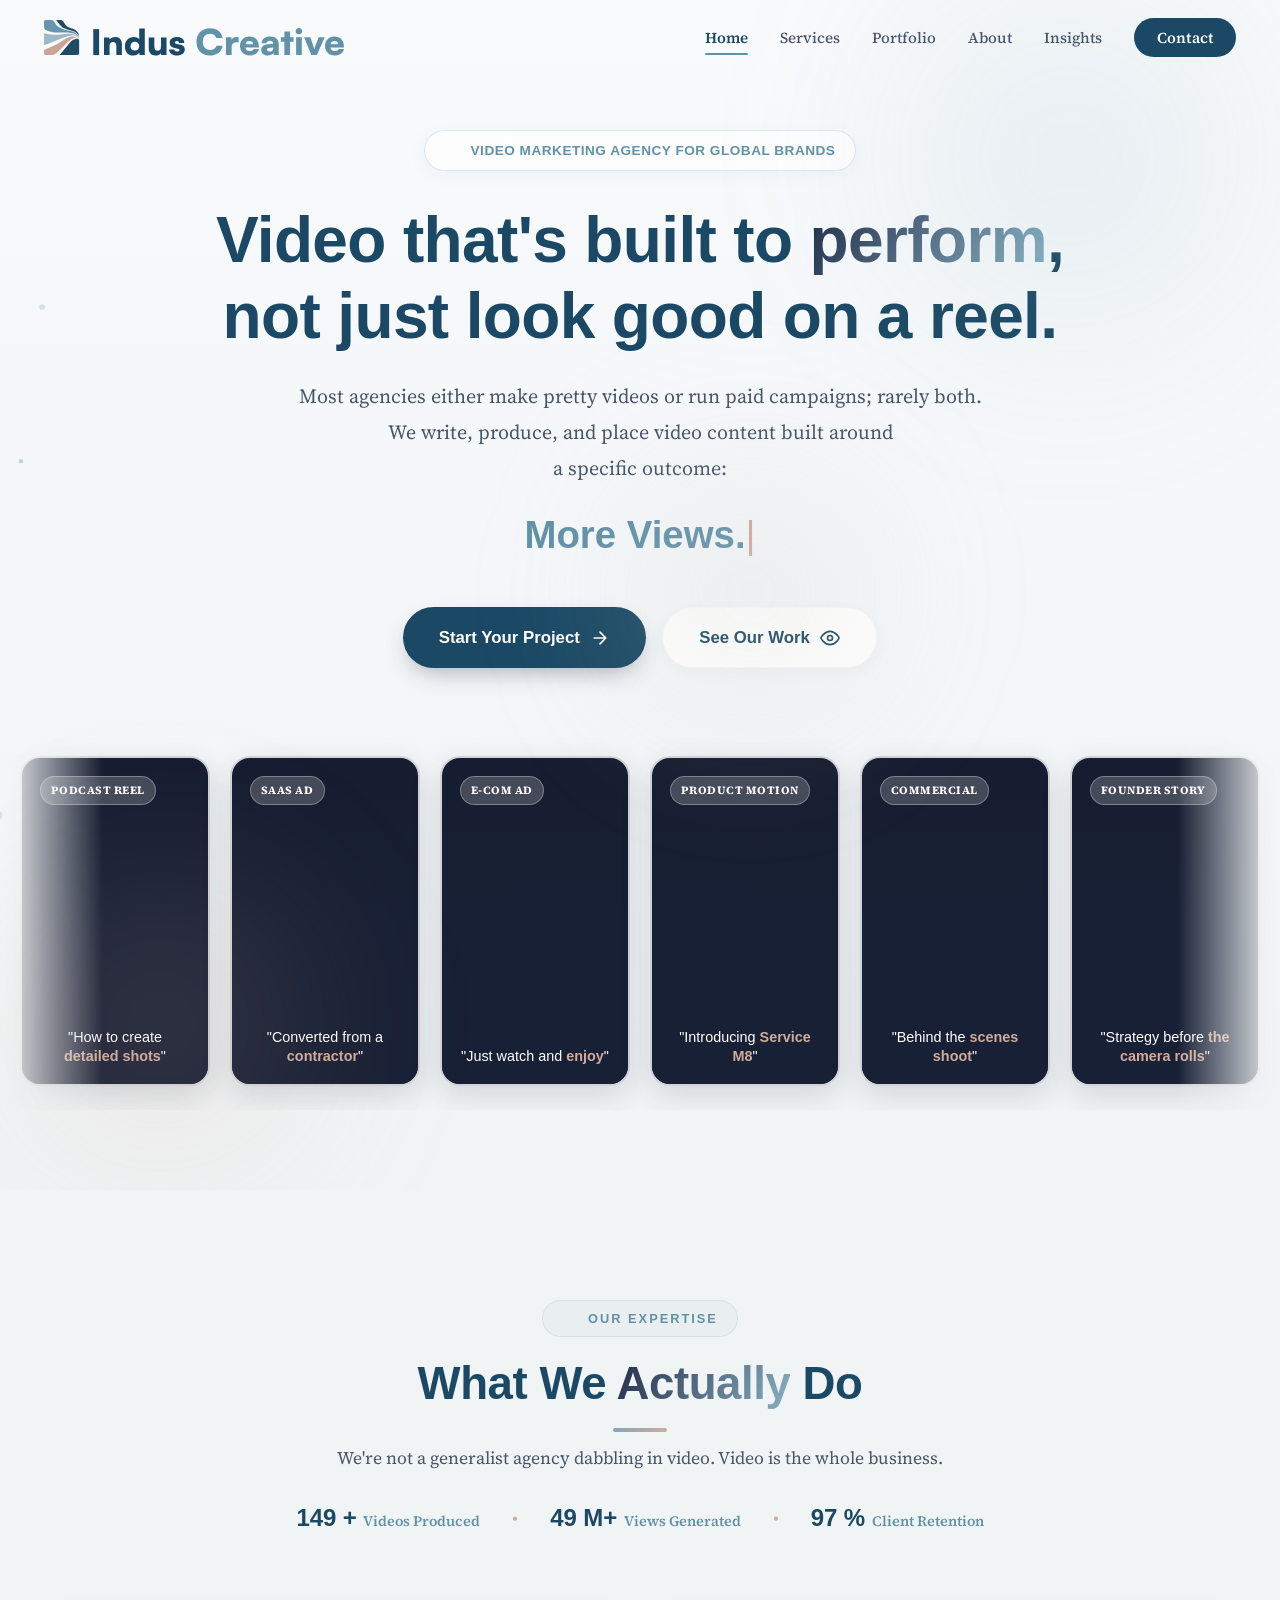
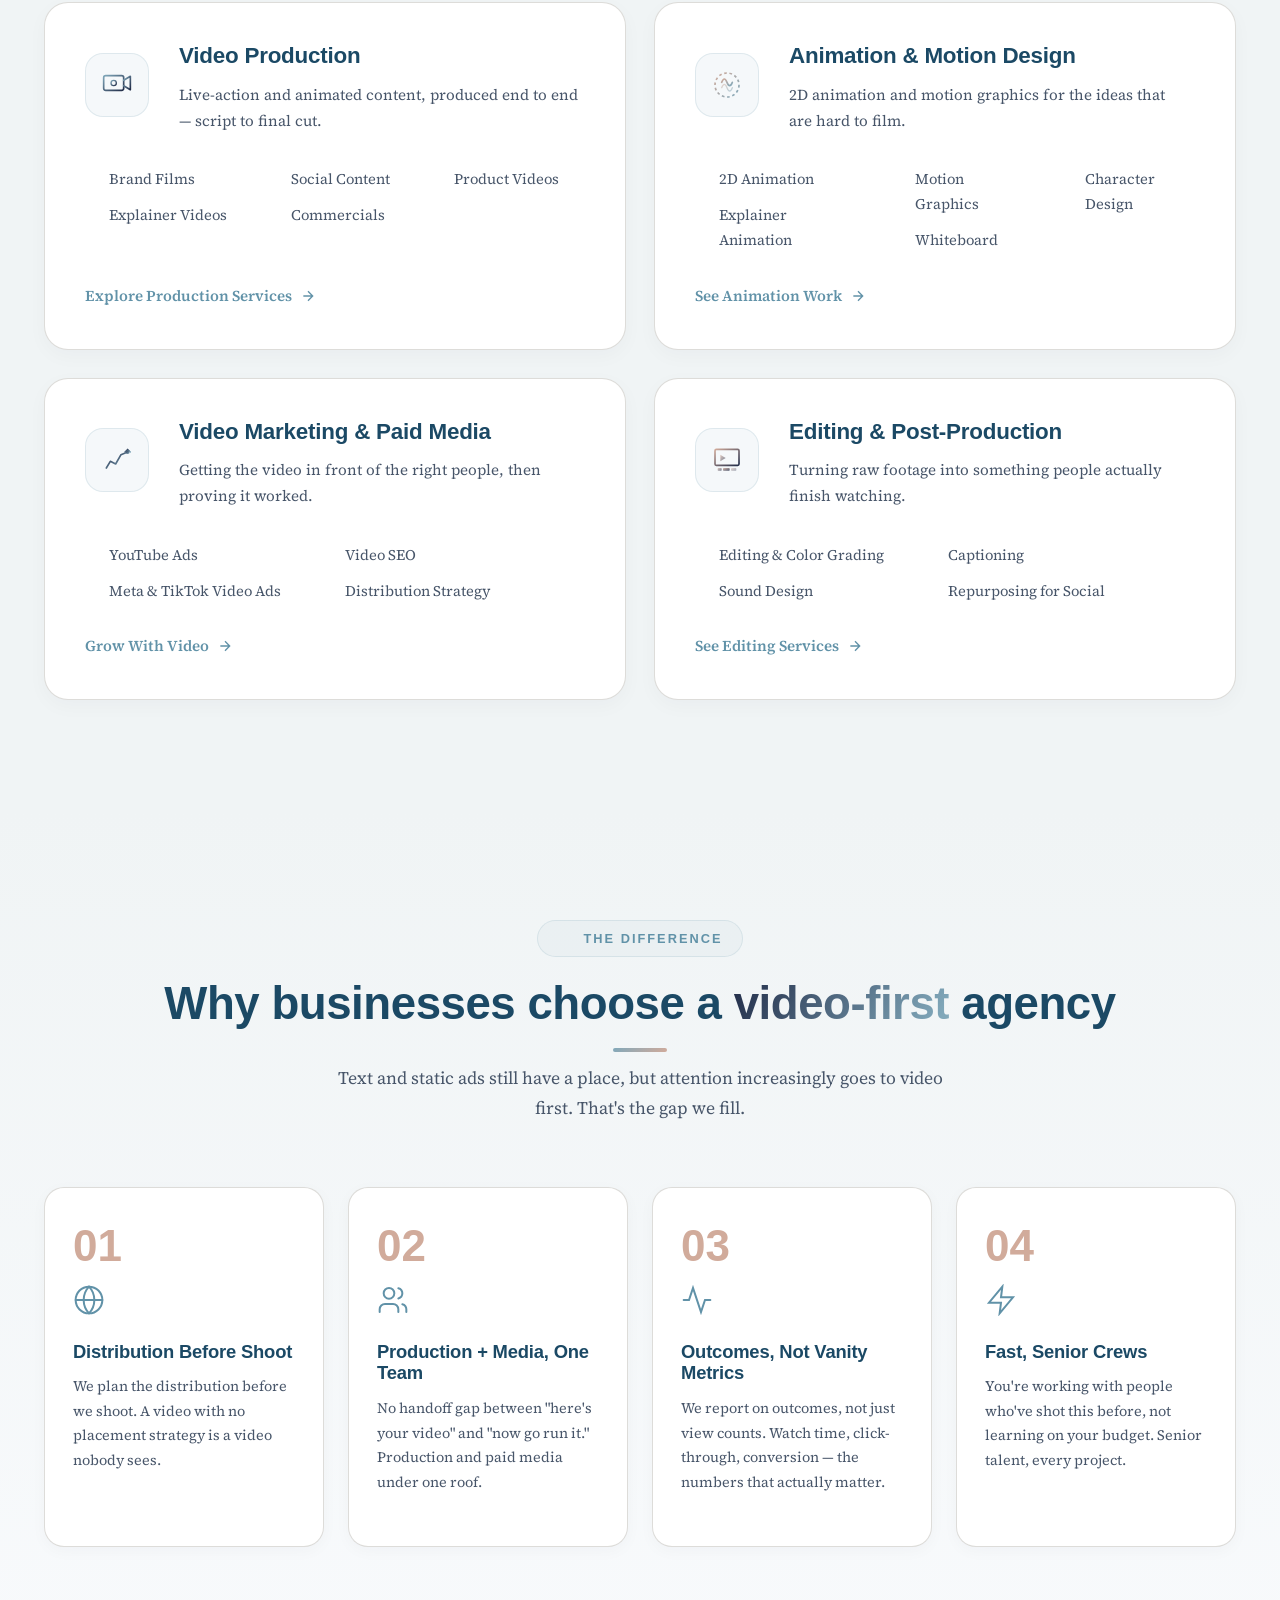
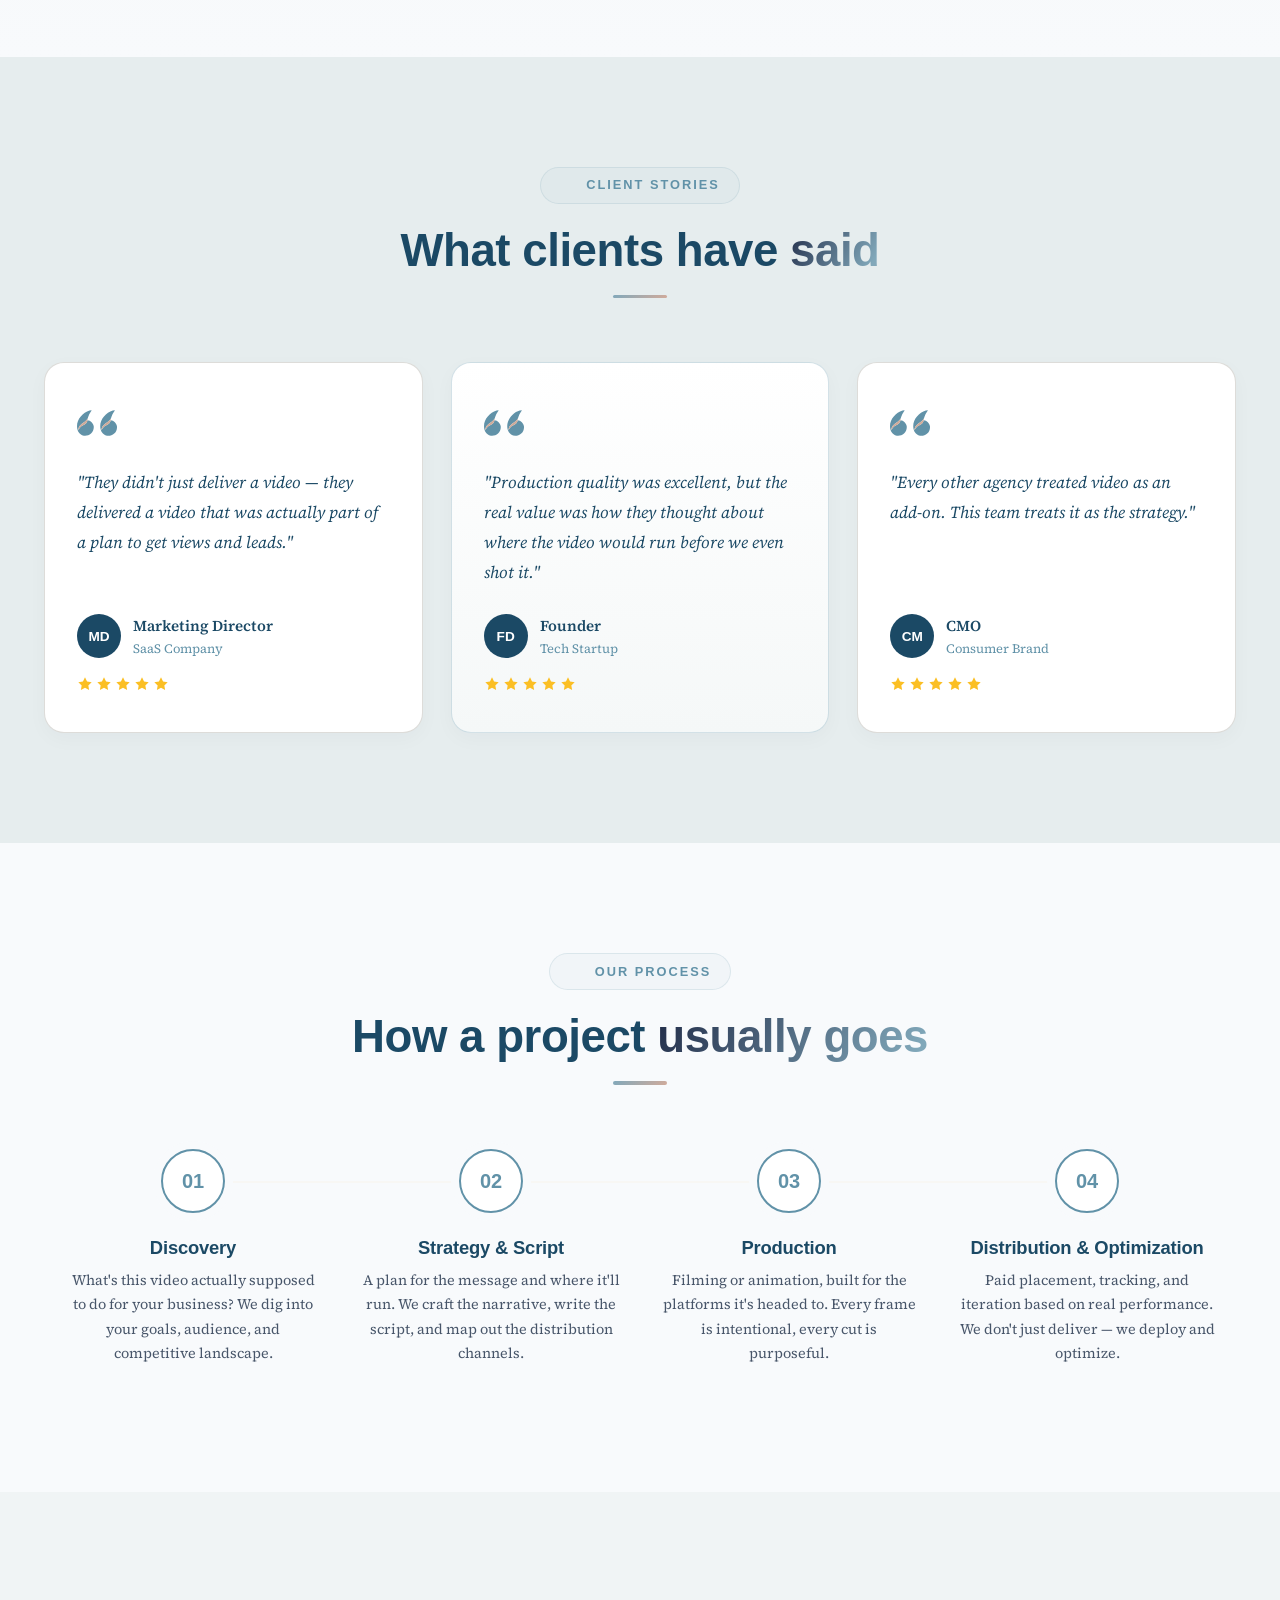
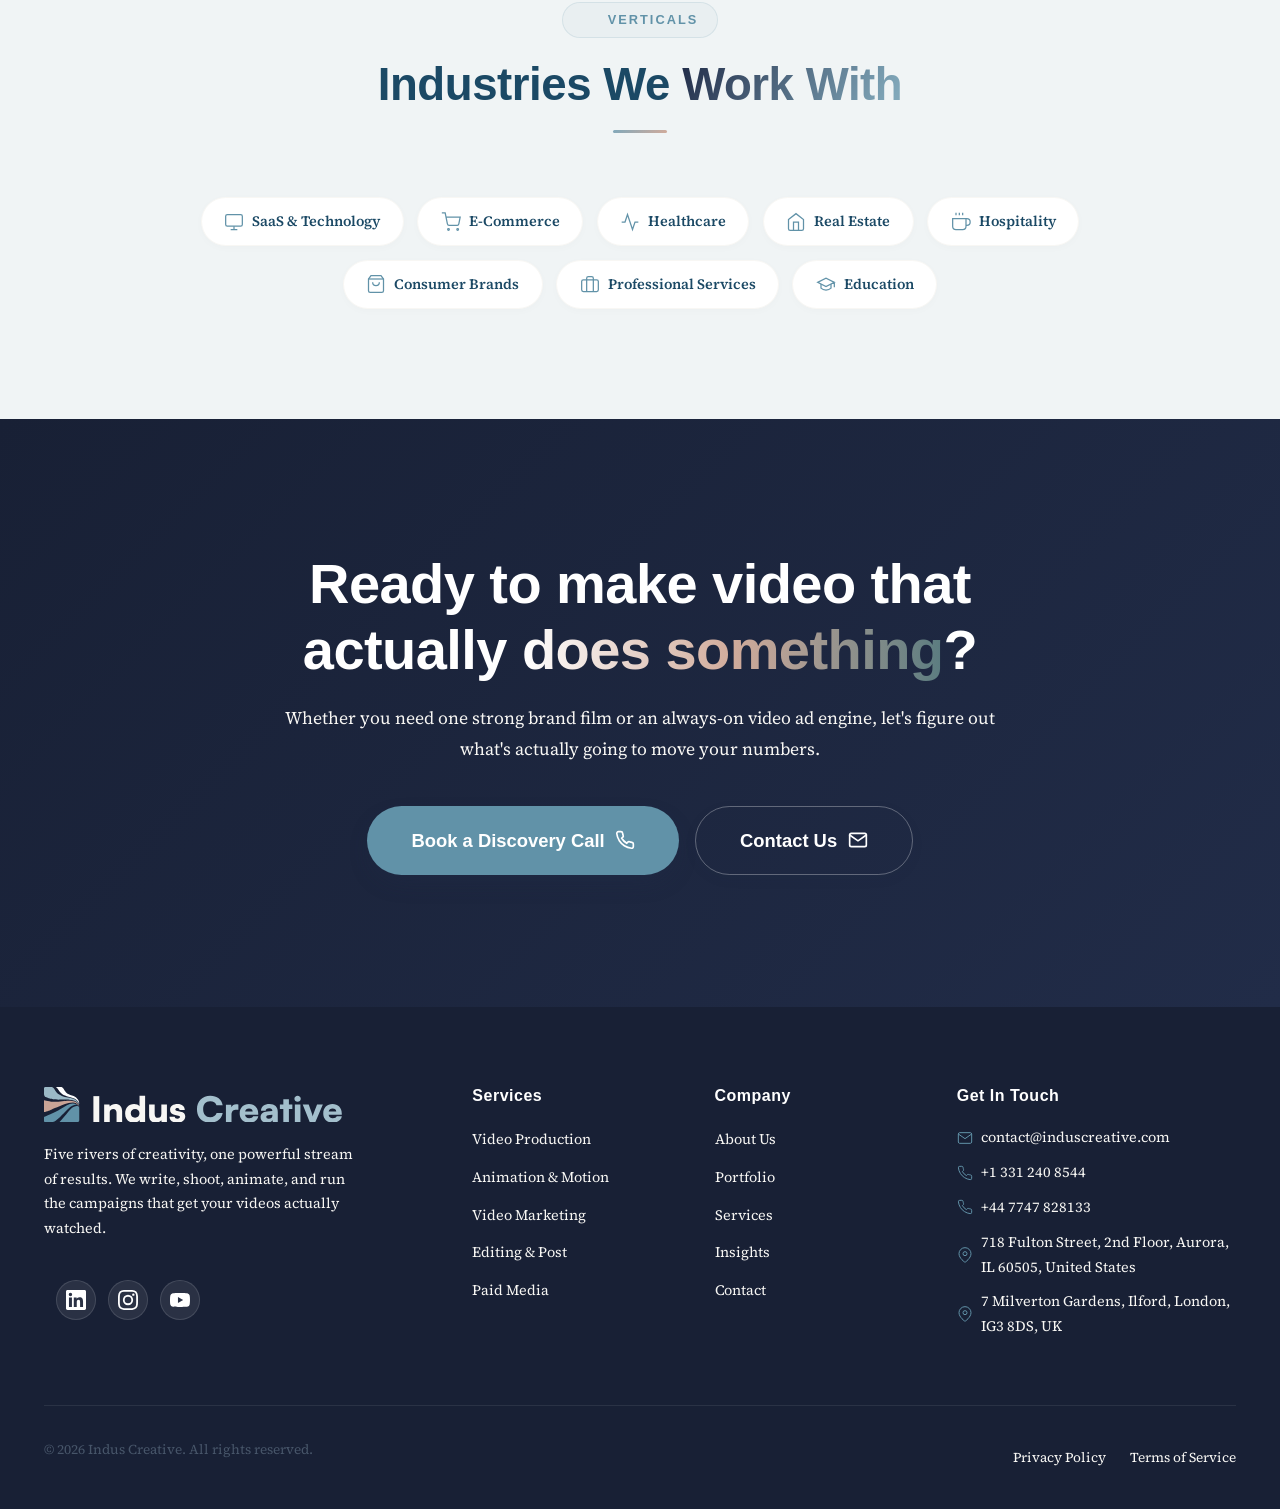
==== index.html @ 810e67e9 "Add service points for Editing & Post-Production" ====
<!DOCTYPE html>
<html lang="en">
<head>
    <meta charset="UTF-8">
    <meta name="viewport" content="width=device-width, initial-scale=1.0">
    <title>Indus Creative | Creative Video Marketing Agency (USA)</title>
    <meta name="description" content="Indus Creative is a USA-based video marketing agency — we write, shoot, animate, and run the campaigns that get your videos actually watched, not just made.">
    <meta name="robots" content="index, follow">
    <meta property="og:title" content="Indus Creative | Creative Video Marketing Agency (USA)">
    <meta property="og:description" content="We write, produce, and place video content that's built around a specific outcome: more views, more leads, more sales.">
    <meta property="og:type" content="website">
    <meta name="twitter:card" content="summary_large_image">
    <link rel="icon" type="image/svg+xml" href="data:image/svg+xml,%3Csvg id='Layer_2' data-name='Layer 2' xmlns='http://www.w3.org/2000/svg' viewBox='0 0 248 248'%3E%3Cg id='Layer_1-2' data-name='Layer 1'%3E%3Cg%3E%3Cpath d='M0,9.13C0,4.09,4.09,0,9.13,0h44.01s3.26,0,5.81,1.12c4.31,1.89,10.58,6.33,16.79,17.61,6.26,11.37,16.33,23.44,24.46,29.77,7.7,6,37.7,21,69.26,25.3,37.83,6.13,46.91,12.01,56.93,20.25,13.7,11.25,19.37,25.92,21.6,37.39,0,0-9.47-20.86-22.38-28.98s-35.02-11.84-48.03-13.11c-13.01-1.27-65.76-.55-65.76-.55,0,0-25.23,1.12-47.36-2.35-6.67-1.05-20.48-3.49-31.46-7.19-10.87-3.66-14.67-5.46-19.96-8.4-1.87-1.04-12.67-6.46-13.04-18.59V9.13Z' fill='%236795ac'/%3E%3Cpath d='M0,93.11s45.81,11.74,74.77,11.48,82.7-7.83,92.87-7.83,32.35-1.04,53.22,7.83c13.77,5.86,26.44,28.03,27.15,30.9,0,0-17.82-28.03-44.82-26.86s-36.39,4.24-55.17,11.41c-18.78,7.17-96.59,39.46-96.59,39.46,0,0-32.66,13.83-51.42,17.22v-83.61Z' fill='%239bb9c6'/%3E%3Cpath d='M0,210.76s81.29-32.35,113.9-54c32.61-21.65,64.96-38.35,85.04-40.7,20.09-2.35,37.6,8.66,49.06,22.16,0,0-14.36-13.62-28.71-12.48-14.35,1.14-33.52,13.79-44.87,24.23-11.35,10.43-60.78,62.35-75.91,74.09-15.13,11.74-23.73,23.93-50.87,23.93H9.34c-5.16,0-9.34-4.18-9.34-9.34v-27.9Z' fill='%23caa496'/%3E%3Cpath d='M107.9,248h125.84c7.87,0,14.26-6.38,14.26-14.26v-81.68s0-5.39-.33-7.39c-.28-1.7-.73-3.46-1.52-4.84-3.1-4.99-8.58-7.05-17.74-6.55-17.22.78-34.7,14.35-46.7,28.17s-36.52,44.87-50.61,60.26c-14.09,15.39-23.22,26.28-23.22,26.28Z' fill='%231f4b65'/%3E%3Cpath d='M82.87,0h38.85s2.69,0,4.73.97c2.9,1.37,6.88,4.49,11.18,11.53,8.61,14.09,14.35,23.74,21.65,29.48,7.3,5.74,20.74,12.78,37.57,18.52,16.83,5.74,26.22,10.57,36.78,21.65,9.36,9.82,14.36,21.27,14.36,37.3,0,0-3.18-9.92-10.91-19.7-2.87-3.64-8.57-9.54-12.43-12.1-8.89-5.9-7.51-5.06-11.91-6.96-4.98-2.15-11.94-4.16-16.28-5.33-4.58-1.23-13.93-3.01-24.39-6.26-8.21-2.55-17.35-5.5-23.74-8.61-7.45-3.63-24.26-10-37.7-27.5C97.2,15.5,94.09,7.94,82.87,0Z' fill='%231f4b65'/%3E%3C/g%3E%3C/g%3E%3C/svg%3E">    <link rel="preconnect" href="https://fonts.googleapis.com">
    <link rel="preconnect" href="https://fonts.googleapis.com">
    <link rel="preconnect" href="https://fonts.gstatic.com" crossorigin>
    <link href="https://fonts.googleapis.com/css2?family=Source+Serif+4:ital,opsz,wght@0,8..60,200..900;1,8..60,200..900&display=swap" rel="stylesheet">    
    <link href="https://api.fontshare.com/v2/css?f[]=satoshi@400,500,700,900&display=swap" rel="stylesheet">
    <link rel="stylesheet" href="style.css">
    <link rel="stylesheet" href="indus-brand.css">
</head>
<body class="ic-brand ic-page-index">

    <!-- ═══════════════════════════════════════════ NAVBAR ═══════════════════════════════════════════ -->
    <nav class="navbar" id="navbar">
        <div class="nav-container">
                    <div class="logo-container">
            <a href="https://induscreative.com" class="nav-logo">
<?xml version="1.0" encoding="UTF-8"?>
<svg id="Layer_2" data-name="Layer 2" xmlns="http://www.w3.org/2000/svg" viewBox="0 0 1254.74 148.85" style= "width: 100%";>
  <g id="Layer_1-2" data-name="Layer 1">
    <g>
      <g>
        <path d="M230.35,146.9h-24.48V38.12h24.48v108.78Z" fill="#1b4965"/>
        <path d="M250.75,146.9v-73.5h21.91l1.51,7.64c4.68-6.32,13.3-10,23.12-10,17.98,0,28.41,11.17,28.41,30.43v45.42h-23.27v-39.98c0-9.26-5.29-15.29-13.3-15.29-9.22,0-15.11,5.88-15.11,14.99v40.28h-23.27Z" fill="#1b4965"/>
        <path d="M338.24,110.59c0-23.37,14.36-39.54,37.32-39.54,9.37,0,18.28,3.67,22.67,9.11v-44.1h23.27v110.84h-21.91l-1.21-9.41c-4.08,6.76-13.45,11.32-24.33,11.32-21.76,0-35.81-14.99-35.81-38.22ZM398.08,109.71c0-11.03-7.56-18.38-18.44-18.38s-17.98,7.5-17.98,18.38,6.95,18.38,17.98,18.38,18.44-7.35,18.44-18.38Z" fill="#1b4965"/>
        <path d="M512.47,73.4v73.5h-21.91l-1.51-8.23c-4.68,6.03-14.05,10.14-23.12,10.14-17.23,0-27.8-11.17-27.8-29.25v-46.16h23.27v37.93c0,12.05,4.23,17.35,13.75,17.35s14.05-5,14.05-17.05v-38.22h23.27Z" fill="#1b4965"/>
        <path d="M545.11,123.67c.3,5.15,4.23,8.23,11.33,8.23s10.58-2.5,10.58-6.32c0-2.21-1.21-4.56-6.8-5.73l-13.9-2.94c-13.9-2.94-20.7-8.82-20.7-21.76,0-15.29,13.45-24.11,31.58-24.11s29.77,10,29.77,24.84h-22.06c0-5-3.17-8.38-8.76-8.38-5.29,0-8.61,2.65-8.61,6.62,0,3.38,2.87,5.29,8.16,6.47l14.05,2.94c12.39,2.65,19.19,8.23,19.19,19.99,0,15.73-13.75,25.28-33.39,25.28s-32.49-10.29-32.49-25.14h22.06Z" fill="#1b4965"/>
        <path d="M637.86,91.51c0-34.67,22.68-57.49,56.78-57.49,28.54,0,49.07,15.91,52.62,40.83h-26.38c-3.39-11.11-13.12-17.41-26.85-17.41-18.52,0-29.78,12.76-29.78,33.92s11.42,33.92,29.78,33.92c14.04,0,24.38-6.75,27.46-17.71h25.92c-4.01,24.77-25.3,41.13-53.85,41.13-34.25,0-55.7-22.06-55.7-57.19Z" fill="#6192a8"/>
        <path d="M814.22,93.61h-7.56c-13.58,0-21.76,5.85-21.76,20.71v32.57h-23.76v-74.9h22.37l1.23,11.11c3.24-7.35,10.03-12.31,20.37-12.31,2.78,0,5.86.3,9.1,1.05v21.76Z" fill="#6192a8"/>
        <path d="M819.77,109.22c0-23.42,16.2-39.78,39.5-39.78s39.35,15.46,39.35,39.93v5.85l-56.01.3c1.39,9.91,7.1,14.56,17.59,14.56,8.95,0,15.28-3.15,16.97-8.56h21.76c-2.78,16.66-18.05,27.32-39.19,27.32-23.3,0-39.96-16.51-39.96-39.63ZM842.92,101.27h32.09c0-7.96-6.02-13.06-15.58-13.06s-14.66,4.05-16.51,13.06Z" fill="#6192a8"/>
        <path d="M908.65,124.83c0-13.81,10.03-22.37,28.54-23.72l21.6-1.65v-1.2c0-7.35-4.63-11.26-13.12-11.26-10.03,0-15.43,3.75-15.43,10.51h-19.75c0-16.96,14.35-28.07,36.41-28.07s35.03,12.16,35.03,33.62v43.83h-20.98l-1.54-9.91c-2.47,6.9-12.65,11.86-24.22,11.86-16.36,0-26.54-9.31-26.54-24.02ZM958.95,118.83v-4.05l-12.04,1.05c-10.34.9-14.04,3.15-14.04,7.96,0,5.4,3.39,7.96,10.65,7.96,9.1,0,15.43-4.35,15.43-12.91Z" fill="#6192a8"/>
        <path d="M1005.55,146.9v-55.84h-14.66v-19.21h14.66v-23.27h23.76v23.27h14.66v19.21h-14.66v55.84h-23.76Z" fill="#6192a8"/>
        <path d="M1052.76,46.93c0-7.36,6.02-13.06,13.58-13.06s13.42,5.7,13.42,13.06-6.02,13.21-13.42,13.21-13.58-5.85-13.58-13.21ZM1054.62,71.85h23.76v75.05h-23.76v-75.05Z" fill="#6192a8"/>
        <path d="M1088.1,71.85h25.61l9.41,26.27c3.86,10.96,6.94,20.41,7.56,23.87.93-4.35,4.32-14.11,8.18-23.87l10.34-26.27h24.69l-32.25,75.05h-23.45l-30.09-75.05Z" fill="#6192a8"/>
        <path d="M1175.58,109.22c0-23.42,16.2-39.78,39.5-39.78s39.35,15.46,39.35,39.93v5.85l-56.01.3c1.39,9.91,7.1,14.56,17.59,14.56,8.95,0,15.28-3.15,16.97-8.56h21.76c-2.78,16.66-18.05,27.32-39.19,27.32-23.3,0-39.96-16.51-39.96-39.63ZM1198.73,101.27h32.09c0-7.96-6.02-13.06-15.58-13.06s-14.66,4.05-16.51,13.06Z" fill="#6192a8"/>
      </g>
      <g>
        <path d="M0,5.41C0,2.42,2.42,0,5.41,0h26.07s1.93,0,3.44.66c2.55,1.12,6.27,3.75,9.94,10.43,3.71,6.74,9.67,13.88,14.49,17.63,4.56,3.55,22.33,12.44,41.02,14.99,22.41,3.63,27.78,7.12,33.72,11.99,8.11,6.66,11.47,15.36,12.8,22.15,0,0-5.61-12.35-13.26-17.16-7.65-4.81-20.74-7.01-28.45-7.76s-38.95-.33-38.95-.33c0,0-14.95.66-28.05-1.39-3.95-.62-12.13-2.07-18.64-4.26-6.44-2.17-8.69-3.23-11.82-4.98-1.11-.62-7.51-3.82-7.72-11.01V5.41Z" fill="#6795ac"/>
        <path d="M0,55.15s27.13,6.95,44.29,6.8c17.15-.15,48.98-4.64,55.01-4.64s19.16-.62,31.52,4.64c8.16,3.47,15.66,16.6,16.08,18.3,0,0-10.56-16.6-26.55-15.91-15.99.7-21.56,2.51-32.68,6.76-11.13,4.25-57.21,23.37-57.21,23.37,0,0-19.35,8.19-30.46,10.2v-49.52Z" fill="#9bb9c6"/>
        <path d="M0,124.84s48.15-19.16,67.46-31.99c19.31-12.83,38.48-22.71,50.37-24.1,11.9-1.39,22.27,5.13,29.06,13.13,0,0-8.51-8.07-17.01-7.39-8.5.68-19.86,8.17-26.58,14.35-6.72,6.18-36,36.93-44.97,43.88-8.96,6.95-14.05,14.18-30.13,14.18H5.53c-3.06,0-5.53-2.48-5.53-5.53v-16.53Z" fill="#caa496"/>
        <path d="M63.91,146.9h74.54c4.66,0,8.45-3.78,8.45-8.45v-48.38s0-3.19-.19-4.37c-.16-1.01-.44-2.05-.9-2.87-1.83-2.96-5.08-4.18-10.51-3.88-10.2.46-20.55,8.5-27.66,16.69-7.11,8.19-21.63,26.58-29.98,35.69-8.34,9.12-13.75,15.57-13.75,15.57Z" fill="#1f4b65"/>
        <path d="M49.09,0h23.01s1.59,0,2.8.57c1.72.81,4.08,2.66,6.63,6.83,5.1,8.34,8.5,14.06,12.83,17.46,4.33,3.4,12.28,7.57,22.25,10.97,9.97,3.4,15.53,6.26,21.79,12.83,5.54,5.82,8.51,12.6,8.51,22.1,0,0-1.88-5.88-6.46-11.67-1.7-2.15-5.08-5.65-7.37-7.17-5.27-3.49-4.45-3-7.06-4.12-2.95-1.27-7.07-2.47-9.64-3.16-2.72-.73-8.25-1.78-14.45-3.71-4.86-1.51-10.28-3.26-14.06-5.1-4.41-2.15-14.37-5.92-22.33-16.29-7.96-10.37-9.8-14.84-16.45-19.55Z" fill="#1f4b65"/>
      </g>
    </g>
  </g>
</svg>
</div>
            <ul class="nav-links" id="nav-links">
                <li><a href="./" class="nav-link active">Home</a></li>
                <li><a href="./Services" class="nav-link">Services</a></li>
                <li><a href="./Portfolio" class="nav-link">Portfolio</a></li>
                <li><a href="./AboutIndus" class="nav-link">About</a></li>
                <li><a href="./insights" class="nav-link">Insights</a></li>
                <li><a href="./Contact" class="nav-link nav-link-cta">Contact</a></li>
            </ul>
            <button class="hamburger" id="hamburger" aria-label="Toggle navigation menu">
                <span></span>
                <span></span>
                <span></span>
            </button>
        </div>
    </nav>

    <!-- ═══════════════════════════════════════════ HERO ═══════════════════════════════════════════ -->
    <section class="hero" id="hero">
        <canvas id="hero-canvas"></canvas>
        <div class="hero-orb hero-orb-1"></div>
        <div class="hero-orb hero-orb-2"></div>
        <div class="hero-orb hero-orb-3"></div>
        <div class="hero-content">
            <div class="hero-badge animate-on-scroll fade-in-up">
                <span class="badge-dot"></span>
                VIDEO MARKETING AGENCY FOR GLOBAL BRANDS
            </div>
            <h1 class="hero-title animate-on-scroll fade-in-up">
                Video that's built to <span class="gradient-text">perform</span>,
                not just look good on a reel.
            </h1>
            <p class="hero-subtitle animate-on-scroll fade-in-up">
                Most agencies either make pretty videos or run paid campaigns; rarely both.<br>We write, produce, and place video content built around<br> a specific outcome:
            </p>
            <div class="hero-typing animate-on-scroll fade-in-up">
                <span class="typing-text" id="typing-text"></span><span class="typing-cursor">|</span>
            </div>
            <div class="hero-ctas animate-on-scroll fade-in-up">
                <a href="./Contact" class="btn btn-primary" id="cta-start-project">
                    <span>Start Your Project</span>
                    <svg width="20" height="20" viewBox="0 0 24 24" fill="none" stroke="currentColor" stroke-width="2" stroke-linecap="round" stroke-linejoin="round"><path d="M5 12h14M12 5l7 7-7 7"/></svg>
                </a>
                <a href="./Portfolio" class="btn btn-secondary" id="cta-see-work">
                    <span>See Our Work</span>
                    <svg width="20" height="20" viewBox="0 0 24 24" fill="none" stroke="currentColor" stroke-width="2" stroke-linecap="round" stroke-linejoin="round"><path d="M1 12s4-8 11-8 11 8 11 8-4 8-11 8-11-8-11-8z"/><circle cx="12" cy="12" r="3"/></svg>
                </a>
            </div>
            <div class="hero-reels-container animate-on-scroll fade-in-up">
                <div class="hero-reels-marquee">
                    <div class="reels-track">
                        <!-- Group 1 of Reels -->
                        <div class="reel-card">
                            <video src="https://qfsv6teep8cemfyl.public.blob.vercel-storage.com/Video%2014.mp4" autoplay loop muted playsinline></video>
                            <div class="reel-overlay">
                                <span class="reel-badge">Podcast Reel</span>
                                <p class="reel-caption">"How to create <strong>detailed shots</strong>"</p>
                            </div>
                        </div>
                        <div class="reel-card">
                            <video src="https://qfsv6teep8cemfyl.public.blob.vercel-storage.com/Video%2013.mp4" autoplay loop muted playsinline></video>
                            <div class="reel-overlay">
                                <span class="reel-badge">SaaS Ad</span>
                                <p class="reel-caption">"Converted from a <strong>contractor</strong>"</p>
                            </div>
                        </div>
                        <div class="reel-card">
                            <video src="https://qfsv6teep8cemfyl.public.blob.vercel-storage.com/Video%2012.mp4" autoplay loop muted playsinline></video>
                            <div class="reel-overlay">
                                <span class="reel-badge">E-Com Ad</span>
                                <p class="reel-caption">"Just watch and <strong>enjoy</strong>"</p>
                            </div>
                        </div>
                        <div class="reel-card">
                            <video src="https://qfsv6teep8cemfyl.public.blob.vercel-storage.com/Video%209.mp4" autoplay loop muted playsinline></video>
                            <div class="reel-overlay">
                                <span class="reel-badge">Product Motion</span>
                                <p class="reel-caption">"Introducing <strong>Service M8</strong>"</p>
                            </div>
                        </div>
                        <div class="reel-card">
                            <video src="https://qfsv6teep8cemfyl.public.blob.vercel-storage.com/Video%2010.mp4" autoplay loop muted playsinline></video>
                            <div class="reel-overlay">
                                <span class="reel-badge">Commercial</span>
                                <p class="reel-caption">"Behind the <strong>scenes shoot</strong>"</p>
                            </div>
                        </div>
                        <div class="reel-card">
                            <video src="https://qfsv6teep8cemfyl.public.blob.vercel-storage.com/Video%201.mp4" autoplay loop muted playsinline></video>
                            <div class="reel-overlay">
                                <span class="reel-badge">Founder Story</span>
                                <p class="reel-caption">"Strategy before <strong>the camera rolls</strong>"</p>
                            </div>
                        </div>
                        <div class="reel-card">
                            <video src="https://qfsv6teep8cemfyl.public.blob.vercel-storage.com/Video%202.mp4" autoplay loop muted playsinline></video>
                            <div class="reel-overlay">
                                <span class="reel-badge">TikTok Ad</span>
                                <p class="reel-caption">"Scale your <strong>video reach</strong>"</p>
                            </div>
                        </div>
                        <div class="reel-card">
                            <video src="https://qfsv6teep8cemfyl.public.blob.vercel-storage.com/Video%203.mp4" autoplay loop muted playsinline></video>
                            <div class="reel-overlay">
                                <span class="reel-badge">Podcast Reel</span>
                                <p class="reel-caption">"How to create <strong>detailed shots</strong>"</p>
                            </div>
                        </div>
                        <div class="reel-card">
                            <video src="https://qfsv6teep8cemfyl.public.blob.vercel-storage.com/Video%204.mp4" autoplay loop muted playsinline></video>
                            <div class="reel-overlay">
                                <span class="reel-badge">Brand Story</span>
                                <p class="reel-caption">"Started <strong>15 years ago</strong>"</p>
                            </div>
                        </div>
                        <div class="reel-card">
                            <video src="https://qfsv6teep8cemfyl.public.blob.vercel-storage.com/Video%205.mp4" autoplay loop muted playsinline></video>
                            <div class="reel-overlay">
                                <span class="reel-badge">SaaS Ad</span>
                                <p class="reel-caption">"Converted from a <strong>contractor</strong>"</p>
                            </div>
                        </div>
                        <div class="reel-card">
                            <video src="https://qfsv6teep8cemfyl.public.blob.vercel-storage.com/Video%206.mp4" autoplay loop muted playsinline></video>
                            <div class="reel-overlay">
                                <span class="reel-badge">E-Com Ad</span>
                                <p class="reel-caption">"Just watch and <strong>enjoy</strong>"</p>
                            </div>
                        </div>
                        <div class="reel-card">
                            <video src="https://qfsv6teep8cemfyl.public.blob.vercel-storage.com/Video%2015.mp4" autoplay loop muted playsinline></video>
                            <div class="reel-overlay">
                                <span class="reel-badge">Product Motion</span>
                                <p class="reel-caption">"Introducing <strong>Service M8</strong>"</p>
                            </div>
                        </div>
                        <div class="reel-card">
                            <video src="https://qfsv6teep8cemfyl.public.blob.vercel-storage.com/Video%208.mp4" autoplay loop muted playsinline></video>
                            <div class="reel-overlay">
                                <span class="reel-badge">Commercial</span>
                                <p class="reel-caption">"Behind the <strong>scenes shoot</strong>"</p>
                            </div>
                        </div>
                        <div class="reel-card">
                            <video src="https://qfsv6teep8cemfyl.public.blob.vercel-storage.com/Video%209.mp4" autoplay loop muted playsinline></video>
                            <div class="reel-overlay">
                                <span class="reel-badge">Founder Story</span>
                                <p class="reel-caption">"Strategy before <strong>the camera rolls</strong>"</p>
                            </div>
                        </div>
                        <!-- Duplicate Group for Seamless 100% Infinite Loop -->
                        <div class="reel-card">
                            <video src="https://qfsv6teep8cemfyl.public.blob.vercel-storage.com/Video%2014.mp4" autoplay loop muted playsinline></video>
                            <div class="reel-overlay">
                                <span class="reel-badge">Podcast Reel</span>
                                <p class="reel-caption">"How to create <strong>detailed shots</strong>"</p>
                            </div>
                        </div>
                        <div class="reel-card">
                            <video src="https://qfsv6teep8cemfyl.public.blob.vercel-storage.com/Video%2013.mp4" autoplay loop muted playsinline></video>
                            <div class="reel-overlay">
                                <span class="reel-badge">SaaS Ad</span>
                                <p class="reel-caption">"Converted from a <strong>contractor</strong>"</p>
                            </div>
                        </div>
                        <div class="reel-card">
                            <video src="https://qfsv6teep8cemfyl.public.blob.vercel-storage.com/Video%2012.mp4" autoplay loop muted playsinline></video>
                            <div class="reel-overlay">
                                <span class="reel-badge">E-Com Ad</span>
                                <p class="reel-caption">"Just watch and <strong>enjoy</strong>"</p>
                            </div>
                        </div>
                        <div class="reel-card">
                            <video src="https://qfsv6teep8cemfyl.public.blob.vercel-storage.com/Video%2016.mp4" autoplay loop muted playsinline></video>
                            <div class="reel-overlay">
                                <span class="reel-badge">Product Motion</span>
                                <p class="reel-caption">"Introducing <strong>Service M8</strong>"</p>
                            </div>
                        </div>
                        <div class="reel-card">
                            <video src="https://qfsv6teep8cemfyl.public.blob.vercel-storage.com/Video%2010.mp4" autoplay loop muted playsinline></video>
                            <div class="reel-overlay">
                                <span class="reel-badge">Commercial</span>
                                <p class="reel-caption">"Behind the <strong>scenes shoot</strong>"</p>
                            </div>
                        </div>
                        <div class="reel-card">
                            <video src="https://qfsv6teep8cemfyl.public.blob.vercel-storage.com/Video%201.mp4" autoplay loop muted playsinline></video>
                            <div class="reel-overlay">
                                <span class="reel-badge">Founder Story</span>
                                <p class="reel-caption">"Strategy before <strong>the camera rolls</strong>"</p>
                            </div>
                        </div>
                        <div class="reel-card">
                            <video src="https://qfsv6teep8cemfyl.public.blob.vercel-storage.com/Video%202.mp4" autoplay loop muted playsinline></video>
                            <div class="reel-overlay">
                                <span class="reel-badge">TikTok Ad</span>
                                <p class="reel-caption">"Scale your <strong>video reach</strong>"</p>
                            </div>
                        </div>
                        <div class="reel-card">
                            <video src="https://qfsv6teep8cemfyl.public.blob.vercel-storage.com/Video%203.mp4" autoplay loop muted playsinline></video>
                            <div class="reel-overlay">
                                <span class="reel-badge">Podcast Reel</span>
                                <p class="reel-caption">"How to create <strong>detailed shots</strong>"</p>
                            </div>
                        </div>
                        <div class="reel-card">
                            <video src="https://qfsv6teep8cemfyl.public.blob.vercel-storage.com/Video%204.mp4" autoplay loop muted playsinline></video>
                            <div class="reel-overlay">
                                <span class="reel-badge">Brand Story</span>
                                <p class="reel-caption">"Started <strong>15 years ago</strong>"</p>
                            </div>
                        </div>
                        <div class="reel-card">
                            <video src="https://qfsv6teep8cemfyl.public.blob.vercel-storage.com/Video%205.mp4" autoplay loop muted playsinline></video>
                            <div class="reel-overlay">
                                <span class="reel-badge">SaaS Ad</span>
                                <p class="reel-caption">"Converted from a <strong>contractor</strong>"</p>
                            </div>
                        </div>
                        <div class="reel-card">
                            <video src="https://qfsv6teep8cemfyl.public.blob.vercel-storage.com/Video%206.mp4" autoplay loop muted playsinline></video>
                            <div class="reel-overlay">
                                <span class="reel-badge">E-Com Ad</span>
                                <p class="reel-caption">"Just watch and <strong>enjoy</strong>"</p>
                            </div>
                        </div>
                        <div class="reel-card">
                            <video src="https://qfsv6teep8cemfyl.public.blob.vercel-storage.com/Video%2016.mp4" autoplay loop muted playsinline></video>
                            <div class="reel-overlay">
                                <span class="reel-badge">Product Motion</span>
                                <p class="reel-caption">"Introducing <strong>Service M8</strong>"</p>
                            </div>
                        </div>
                        <div class="reel-card">
                            <video src="https://qfsv6teep8cemfyl.public.blob.vercel-storage.com/Video%208.mp4" autoplay loop muted playsinline></video>
                            <div class="reel-overlay">
                                <span class="reel-badge">Commercial</span>
                                <p class="reel-caption">"Behind the <strong>scenes shoot</strong>"</p>
                            </div>
                        </div>
                        <div class="reel-card">
                            <video src="https://qfsv6teep8cemfyl.public.blob.vercel-storage.com/Video%209.mp4" autoplay loop muted playsinline></video>
                            <div class="reel-overlay">
                                <span class="reel-badge">Founder Story</span>
                                <p class="reel-caption">"Strategy before <strong>the camera rolls</strong>"</p>
                            </div>
                        </div>
                    </div>
                </div>
            </div>
        </div>
    </section>
    <!-- ═══════════════════════════════════════════ SERVICES ═══════════════════════════════════════════ -->
    <section class="services" id="services">
        <div class="container">
            <div class="section-header animate-on-scroll fade-in-up">
                <span class="section-tag">Our Expertise</span>
                <h2 class="section-title">What We <span class="gradient-text">Actually</span> Do</h2>
                <p class="section-subtitle">We're not a generalist agency dabbling in video. Video is the whole business.</p>
                
                <div class="services-inline-stats">
                    <div class="stat-inline">
                        <span class="stat-number counter" data-target="150">0</span><span class="stat-suffix">+</span>
                        <span class="stat-label">Videos Produced</span>
                    </div>
                    <span class="stat-dot">•</span>
                    <div class="stat-inline">
                        <span class="stat-number counter" data-target="50">0</span><span class="stat-suffix">M+</span>
                        <span class="stat-label">Views Generated</span>
                    </div>
                    <span class="stat-dot">•</span>
                    <div class="stat-inline">
                        <span class="stat-number counter" data-target="98">0</span><span class="stat-suffix">%</span>
                        <span class="stat-label">Client Retention</span>
                    </div>
                </div>
            </div>
            <div class="services-grid stagger-children">
                <!-- Card 1: Video Production -->
                <div class="service-card animate-on-scroll fade-in-up" id="service-production">
                    <div class="service-card-glow"></div>
                    <div class="card">
                    <div class="service-icon">
                        <svg viewBox="0 0 48 48" fill="none" xmlns="http://www.w3.org/2000/svg">
                            <rect x="4" y="10" width="30" height="22" rx="3" stroke="url(#sGrad1)" stroke-width="2.5"/>
                            <path d="M34 17L44 11V31L34 25" stroke="url(#sGrad1)" stroke-width="2.5" stroke-linecap="round" stroke-linejoin="round"/>
                            <circle cx="19" cy="21" r="4" stroke="url(#sGrad1)" stroke-width="2"/>
                            <defs><linearGradient id="sGrad1" x1="0%" y1="0%" x2="100%" y2="100%"><stop offset="0%" stop-color="#81A8BA"/><stop offset="100%" stop-color="#212C48"/></linearGradient></defs>
                        </svg>
                    </div>
                    <div class="card-content">
                    <h3 class="service-title">Video Production</h3>
                    <p class="service-desc">Live-action and animated content, produced end to end — script to final cut.</p>
                    </div>
                    </div>
                    <div class="service-point">
                    <ul class="service-list">
                        <li>Brand Films</li>
                        <li>Explainer Videos</li>
                    </ul>
                    <ul class="service-list">
                        <li>Social Content</li>
                        <li>Commercials</li>
                    </ul>
                    <ul class="service-list">
                        <li>Product Videos</li>
                    </ul>  
                    </div>
                    <a href="./video-production" class="service-link">
                        Explore Production Services
                        <svg width="16" height="16" viewBox="0 0 24 24" fill="none" stroke="currentColor" stroke-width="2"><path d="M5 12h14M12 5l7 7-7 7"/></svg>
                    </a>
                </div>
                <!-- Card 2: Animation & Motion Design -->
                <div class="service-card animate-on-scroll fade-in-up" id="service-animation">
                    <div class="service-card-glow"></div>
                    <div class="card">
                    <div class="service-icon">
                        <svg viewBox="0 0 48 48" fill="none" xmlns="http://www.w3.org/2000/svg">
                            <circle cx="24" cy="24" r="18" stroke="url(#sGrad2)" stroke-width="2.5" stroke-dasharray="4 4"/>
                            <path d="M16 20 Q20 10 24 20 Q28 30 32 20" stroke="url(#sGrad2)" stroke-width="2.5" fill="none" stroke-linecap="round"/>
                            <path d="M16 28 Q20 18 24 28 Q28 38 32 28" stroke="url(#sGrad2)" stroke-width="2" fill="none" stroke-linecap="round" opacity="0.5"/>
                            <defs><linearGradient id="sGrad2" x1="0%" y1="0%" x2="100%" y2="100%"><stop offset="0%" stop-color="#D1AB9B"/><stop offset="100%" stop-color="#81A8BA"/></linearGradient></defs>
                        </svg>
                    </div>
                    <div class="card-content">
                    <h3 class="service-title">Animation & Motion Design</h3>
                    <p class="service-desc">2D animation and motion graphics for the ideas that are hard to film.</p>
                    </div>
                    </div>
                    <div class="service-point">
                    <ul class="service-list">
                        <li>2D Animation</li>
                        <li>Explainer Animation</li>
                    </ul>
                    <ul class="service-list">
                        <li>Motion Graphics</li>
                        <li>Whiteboard</li>
                    </ul>
                    <ul class="service-list">
                        <li>Character Design</li>
                    </ul>
                    </div>  
                    <a href="./video-production" class="service-link">
                        See Animation Work
                        <svg width="16" height="16" viewBox="0 0 24 24" fill="none" stroke="currentColor" stroke-width="2"><path d="M5 12h14M12 5l7 7-7 7"/></svg>
                    </a>
                </div>
                <!-- Card 3: Video Marketing & Paid Media -->
                <div class="service-card animate-on-scroll fade-in-up" id="service-marketing">
                    <div class="service-card-glow"></div>
                    <div class="card">
                    <div class="service-icon">
                        <svg viewBox="0 0 48 48" fill="none" xmlns="http://www.w3.org/2000/svg">
                            <path d="M8 36 L14 26 L22 30 L30 16 L40 12" stroke="url(#sGrad3)" stroke-width="2.5" fill="none" stroke-linecap="round" stroke-linejoin="round"/>
                            <circle cx="40" cy="12" r="3" fill="url(#sGrad3)"/>
                            <path d="M36 12 L40 8 L44 12" stroke="url(#sGrad3)" stroke-width="2" fill="none" stroke-linecap="round"/>
                            <path d="M8 40 H40" stroke="url(#sGrad3)" stroke-width="2" stroke-linecap="round" opacity="0.3"/>
                            <defs><linearGradient id="sGrad3" x1="0%" y1="0%" x2="100%" y2="100%"><stop offset="0%" stop-color="#212C48"/><stop offset="100%" stop-color="#81A8BA"/></linearGradient></defs>
                        </svg>
                    </div>
                    <div class="card-content">
                    <h3 class="service-title">Video Marketing & Paid Media</h3>
                    <p class="service-desc">Getting the video in front of the right people, then proving it worked.</p>
                    </div>
                    </div>
                    <div class="service-point">
                    <ul class="service-list">
                        <li>YouTube Ads</li>
                        <li>Meta & TikTok Video Ads</li>
                    </ul>
                    <ul class="service-list">
                        <li>Video SEO</li>
                        <li>Distribution Strategy</li>
                    </ul>
                    </div>
                    <a href="./video-marketing" class="service-link">
                        Grow With Video
                        <svg width="16" height="16" viewBox="0 0 24 24" fill="none" stroke="currentColor" stroke-width="2"><path d="M5 12h14M12 5l7 7-7 7"/></svg>
                    </a>
                </div>
                <!-- Card 4: Editing & Post-Production -->
                <div class="service-card animate-on-scroll fade-in-up" id="service-editing">
                    <div class="service-card-glow"></div>
                    <div class="card">
                    <div class="service-icon">
                        <svg viewBox="0 0 48 48" fill="none" xmlns="http://www.w3.org/2000/svg">
                            <rect x="6" y="8" width="36" height="24" rx="2" stroke="url(#sGrad4)" stroke-width="2.5"/>
                            <path d="M6 28 H42" stroke="url(#sGrad4)" stroke-width="2"/>
                            <rect x="10" y="36" width="6" height="4" rx="1" fill="url(#sGrad4)" opacity="0.6"/>
                            <rect x="18" y="36" width="10" height="4" rx="1" fill="url(#sGrad4)" opacity="0.8"/>
                            <rect x="30" y="36" width="8" height="4" rx="1" fill="url(#sGrad4)" opacity="0.4"/>
                            <path d="M14 16 L22 21 L14 26 Z" fill="url(#sGrad4)" opacity="0.6"/>
                            <defs><linearGradient id="sGrad4" x1="0%" y1="0%" x2="100%" y2="100%"><stop offset="0%" stop-color="#D1AB9B"/><stop offset="100%" stop-color="#212C48"/></linearGradient></defs>
                        </svg>
                    </div>
                    <div class="card-content">
                    <h3 class="service-title">Editing & Post-Production</h3>
                    <p class="service-desc">Turning raw footage into something people actually finish watching.</p>
                    </div>
                    </div>
                    <div class="service-point">
                    <ul class="service-list">
                        <li>Editing & Color Grading</li>
                        <li>Sound Design</li>
                    </ul>
                    <ul class="service-list">
                        <li>Captioning</li>
                        <li>Repurposing for Social</li>
                    </ul>
                    </div> 
                    <a href="./video-production" class="service-link">
                        See Editing Services
                        <svg width="16" height="16" viewBox="0 0 24 24" fill="none" stroke="currentColor" stroke-width="2"><path d="M5 12h14M12 5l7 7-7 7"/></svg>
                    </a>
                </div>
            </div>
        </div>
    </section>

    <!-- ═══════════════════════════════════════════ WHY US ═══════════════════════════════════════════ -->
    <section class="why-us" id="about">
        <div class="container">
            <div class="section-header animate-on-scroll fade-in-up">
                <span class="section-tag">The Difference</span>
                <h2 class="section-title">Why businesses choose a <span class="gradient-text">video-first</span> agency</h2>
                <p class="section-subtitle">Text and static ads still have a place, but attention increasingly goes to video first. That's the gap we fill.</p>
            </div>
            <div class="why-us-grid stagger-children">
                <div class="why-card animate-on-scroll fade-in-up" id="why-strategy">
                    <div class="why-card-number">01</div>
                    <div class="why-card-icon">
                        <svg width="32" height="32" viewBox="0 0 24 24" fill="none" stroke="currentColor" stroke-width="1.5" stroke-linecap="round"><circle cx="12" cy="12" r="10"/><path d="M12 2a14.5 14.5 0 0 0 0 20 14.5 14.5 0 0 0 0-20"/><path d="M2 12h20"/></svg>
                    </div>
                    <h3 class="why-card-title">Distribution Before Shoot</h3>
                    <p class="why-card-desc">We plan the distribution before we shoot. A video with no placement strategy is a video nobody sees.</p>
                </div>
                <div class="why-card animate-on-scroll fade-in-up" id="why-unified">
                    <div class="why-card-number">02</div>
                    <div class="why-card-icon">
                        <svg width="32" height="32" viewBox="0 0 24 24" fill="none" stroke="currentColor" stroke-width="1.5" stroke-linecap="round"><path d="M16 21v-2a4 4 0 0 0-4-4H6a4 4 0 0 0-4 4v2"/><circle cx="9" cy="7" r="4"/><path d="M22 21v-2a4 4 0 0 0-3-3.87"/><path d="M16 3.13a4 4 0 0 1 0 7.75"/></svg>
                    </div>
                    <h3 class="why-card-title">Production + Media, One Team</h3>
                    <p class="why-card-desc">No handoff gap between "here's your video" and "now go run it." Production and paid media under one roof.</p>
                </div>
                <div class="why-card animate-on-scroll fade-in-up" id="why-outcomes">
                    <div class="why-card-number">03</div>
                    <div class="why-card-icon">
                        <svg width="32" height="32" viewBox="0 0 24 24" fill="none" stroke="currentColor" stroke-width="1.5" stroke-linecap="round"><path d="M22 12h-4l-3 9L9 3l-3 9H2"/></svg>
                    </div>
                    <h3 class="why-card-title">Outcomes, Not Vanity Metrics</h3>
                    <p class="why-card-desc">We report on outcomes, not just view counts. Watch time, click-through, conversion — the numbers that actually matter.</p>
                </div>
                <div class="why-card animate-on-scroll fade-in-up" id="why-crew">
                    <div class="why-card-number">04</div>
                    <div class="why-card-icon">
                        <svg width="32" height="32" viewBox="0 0 24 24" fill="none" stroke="currentColor" stroke-width="1.5" stroke-linecap="round"><path d="M13 2L3 14h9l-1 8 10-12h-9l1-8z"/></svg>
                    </div>
                    <h3 class="why-card-title">Fast, Senior Crews</h3>
                    <p class="why-card-desc">You're working with people who've shot this before, not learning on your budget. Senior talent, every project.</p>
                </div>
            </div>
        </div>
    </section>


    <!-- ═══════════════════════════════════════════ TESTIMONIALS ═══════════════════════════════════════════ -->
    <section class="testimonials" id="insights">
        <div class="container">
            <div class="section-header animate-on-scroll fade-in-up">
                <span class="section-tag">Client Stories</span>
                <h2 class="section-title">What clients have <span class="gradient-text">said</span></h2>
            </div>
            <div class="testimonials-grid stagger-children">
                <div class="testimonial-card animate-on-scroll fade-in-up" id="testimonial-1">
                    <div class="testimonial-quote-icon">
<?xml version="1.0" encoding="UTF-8"?>
<svg width="40" height="40" id="Layer_2" data-name="Layer 2" xmlns="http://www.w3.org/2000/svg" viewBox="0 0 422.5 269.74">
  <g id="Layer_1-2" data-name="Layer 1">
    <g>
      <g>
        <path d="M357.92,88.3c-4.31,6.63-7.24,10.41-11.42,15.27-20.14,23.42-49.67,34.86-69.39,58.76-11.83,14.35-18.24,31.03-19.86,49.54,7.87-10.68,12.68-23.02,22.83-32.84,30.08-29.1,66.09-24.27,76.32-73.95,31.91.24,62.52,34.31,65.59,64.85,10.33,102.93-136.59,142.77-170.4,39.2C223.27,122.42,295.26,26.3,377.75,3.63c3.71-1.02,19.95-6.64,21.35-1.48.79,2.92-17.98,26.17-24.22,39.81-6.33,15.09-13.48,30.25-16.97,46.35Z" fill="#6192a8"/>
        <path d="M356.39,105.08c-10.23,49.69-46.23,44.85-76.32,73.95-10.15,9.82-14.96,22.16-22.83,32.84,1.62-18.5,8.03-35.19,19.86-49.54,19.72-23.91,49.25-35.35,69.39-58.76,4.18-4.86,6.91-8.34,11.42-15.27-2.02,8.72-.36,11.1-1.53,16.78Z" fill="#cfaa99"/>
      </g>
      <g>
        <path d="M112.62,88.3c-4.31,6.63-7.24,10.41-11.42,15.27-20.14,23.42-49.67,34.86-69.39,58.76-11.83,14.35-18.24,31.03-19.86,49.54,7.87-10.68,12.68-23.02,22.83-32.84,30.08-29.1,66.09-24.27,76.32-73.95,31.91.24,62.52,34.31,65.59,64.85,10.33,102.93-136.59,142.77-170.4,39.2C-22.04,122.42,49.95,26.3,132.45,3.63c3.71-1.02,19.95-6.64,21.35-1.48.79,2.92-17.98,26.17-24.22,39.81-6.33,15.09-13.48,30.25-16.97,46.35Z" fill="#6192a8"/>
        <path d="M111.09,105.08c-10.23,49.69-46.23,44.85-76.32,73.95-10.15,9.82-14.96,22.16-22.83,32.84,1.62-18.5,8.03-35.19,19.86-49.54,19.72-23.91,49.25-35.35,69.39-58.76,4.18-4.86,6.91-8.34,11.42-15.27-2.02,8.72-.36,11.1-1.53,16.78Z" fill="#cfaa99"/>
      </g>
    </g>
  </g>
</svg>               </div>
                    <p class="testimonial-text">"They didn't just deliver a video — they delivered a video that was actually part of a plan to get views and leads."</p>
                    <div class="testimonial-author">
                        <div class="author-avatar">MD</div>
                        <div class="author-info">
                            <span class="author-name">Marketing Director</span>
                            <span class="author-title">SaaS Company</span>
                        </div>
                    </div>
                    <div class="testimonial-rating">
                        <svg width="16" height="16" viewBox="0 0 24 24" fill="#fbbf24"><path d="M12 2l3.09 6.26L22 9.27l-5 4.87 1.18 6.88L12 17.77l-6.18 3.25L7 14.14 2 9.27l6.91-1.01L12 2z"/></svg>
                        <svg width="16" height="16" viewBox="0 0 24 24" fill="#fbbf24"><path d="M12 2l3.09 6.26L22 9.27l-5 4.87 1.18 6.88L12 17.77l-6.18 3.25L7 14.14 2 9.27l6.91-1.01L12 2z"/></svg>
                        <svg width="16" height="16" viewBox="0 0 24 24" fill="#fbbf24"><path d="M12 2l3.09 6.26L22 9.27l-5 4.87 1.18 6.88L12 17.77l-6.18 3.25L7 14.14 2 9.27l6.91-1.01L12 2z"/></svg>
                        <svg width="16" height="16" viewBox="0 0 24 24" fill="#fbbf24"><path d="M12 2l3.09 6.26L22 9.27l-5 4.87 1.18 6.88L12 17.77l-6.18 3.25L7 14.14 2 9.27l6.91-1.01L12 2z"/></svg>
                        <svg width="16" height="16" viewBox="0 0 24 24" fill="#fbbf24"><path d="M12 2l3.09 6.26L22 9.27l-5 4.87 1.18 6.88L12 17.77l-6.18 3.25L7 14.14 2 9.27l6.91-1.01L12 2z"/></svg>
                    </div>
                </div>
                <div class="testimonial-card testimonial-featured animate-on-scroll fade-in-up" id="testimonial-2">
                    <div class="testimonial-quote-icon">
<?xml version="1.0" encoding="UTF-8"?>
<svg width="40" height="40" id="Layer_2" data-name="Layer 2" xmlns="http://www.w3.org/2000/svg" viewBox="0 0 422.5 269.74">
  <g id="Layer_1-2" data-name="Layer 1">
    <g>
      <g>
        <path d="M357.92,88.3c-4.31,6.63-7.24,10.41-11.42,15.27-20.14,23.42-49.67,34.86-69.39,58.76-11.83,14.35-18.24,31.03-19.86,49.54,7.87-10.68,12.68-23.02,22.83-32.84,30.08-29.1,66.09-24.27,76.32-73.95,31.91.24,62.52,34.31,65.59,64.85,10.33,102.93-136.59,142.77-170.4,39.2C223.27,122.42,295.26,26.3,377.75,3.63c3.71-1.02,19.95-6.64,21.35-1.48.79,2.92-17.98,26.17-24.22,39.81-6.33,15.09-13.48,30.25-16.97,46.35Z" fill="#6192a8"/>
        <path d="M356.39,105.08c-10.23,49.69-46.23,44.85-76.32,73.95-10.15,9.82-14.96,22.16-22.83,32.84,1.62-18.5,8.03-35.19,19.86-49.54,19.72-23.91,49.25-35.35,69.39-58.76,4.18-4.86,6.91-8.34,11.42-15.27-2.02,8.72-.36,11.1-1.53,16.78Z" fill="#cfaa99"/>
      </g>
      <g>
        <path d="M112.62,88.3c-4.31,6.63-7.24,10.41-11.42,15.27-20.14,23.42-49.67,34.86-69.39,58.76-11.83,14.35-18.24,31.03-19.86,49.54,7.87-10.68,12.68-23.02,22.83-32.84,30.08-29.1,66.09-24.27,76.32-73.95,31.91.24,62.52,34.31,65.59,64.85,10.33,102.93-136.59,142.77-170.4,39.2C-22.04,122.42,49.95,26.3,132.45,3.63c3.71-1.02,19.95-6.64,21.35-1.48.79,2.92-17.98,26.17-24.22,39.81-6.33,15.09-13.48,30.25-16.97,46.35Z" fill="#6192a8"/>
        <path d="M111.09,105.08c-10.23,49.69-46.23,44.85-76.32,73.95-10.15,9.82-14.96,22.16-22.83,32.84,1.62-18.5,8.03-35.19,19.86-49.54,19.72-23.91,49.25-35.35,69.39-58.76,4.18-4.86,6.91-8.34,11.42-15.27-2.02,8.72-.36,11.1-1.53,16.78Z" fill="#cfaa99"/>
      </g>
    </g>
  </g>
</svg>                    </div>
                    <p class="testimonial-text">"Production quality was excellent, but the real value was how they thought about where the video would run before we even shot it."</p>
                    <div class="testimonial-author">
                        <div class="author-avatar">FD</div>
                        <div class="author-info">
                            <span class="author-name">Founder</span>
                            <span class="author-title">Tech Startup</span>
                        </div>
                    </div>
                    <div class="testimonial-rating">
                        <svg width="16" height="16" viewBox="0 0 24 24" fill="#fbbf24"><path d="M12 2l3.09 6.26L22 9.27l-5 4.87 1.18 6.88L12 17.77l-6.18 3.25L7 14.14 2 9.27l6.91-1.01L12 2z"/></svg>
                        <svg width="16" height="16" viewBox="0 0 24 24" fill="#fbbf24"><path d="M12 2l3.09 6.26L22 9.27l-5 4.87 1.18 6.88L12 17.77l-6.18 3.25L7 14.14 2 9.27l6.91-1.01L12 2z"/></svg>
                        <svg width="16" height="16" viewBox="0 0 24 24" fill="#fbbf24"><path d="M12 2l3.09 6.26L22 9.27l-5 4.87 1.18 6.88L12 17.77l-6.18 3.25L7 14.14 2 9.27l6.91-1.01L12 2z"/></svg>
                        <svg width="16" height="16" viewBox="0 0 24 24" fill="#fbbf24"><path d="M12 2l3.09 6.26L22 9.27l-5 4.87 1.18 6.88L12 17.77l-6.18 3.25L7 14.14 2 9.27l6.91-1.01L12 2z"/></svg>
                        <svg width="16" height="16" viewBox="0 0 24 24" fill="#fbbf24"><path d="M12 2l3.09 6.26L22 9.27l-5 4.87 1.18 6.88L12 17.77l-6.18 3.25L7 14.14 2 9.27l6.91-1.01L12 2z"/></svg>
                    </div>
                </div>
                <div class="testimonial-card animate-on-scroll fade-in-up" id="testimonial-3">
                    <div class="testimonial-quote-icon">
<?xml version="1.0" encoding="UTF-8"?>
<svg width="40" height="40" id="Layer_2" data-name="Layer 2" xmlns="http://www.w3.org/2000/svg" viewBox="0 0 422.5 269.74">
  <g id="Layer_1-2" data-name="Layer 1">
    <g>
      <g>
        <path d="M357.92,88.3c-4.31,6.63-7.24,10.41-11.42,15.27-20.14,23.42-49.67,34.86-69.39,58.76-11.83,14.35-18.24,31.03-19.86,49.54,7.87-10.68,12.68-23.02,22.83-32.84,30.08-29.1,66.09-24.27,76.32-73.95,31.91.24,62.52,34.31,65.59,64.85,10.33,102.93-136.59,142.77-170.4,39.2C223.27,122.42,295.26,26.3,377.75,3.63c3.71-1.02,19.95-6.64,21.35-1.48.79,2.92-17.98,26.17-24.22,39.81-6.33,15.09-13.48,30.25-16.97,46.35Z" fill="#6192a8"/>
        <path d="M356.39,105.08c-10.23,49.69-46.23,44.85-76.32,73.95-10.15,9.82-14.96,22.16-22.83,32.84,1.62-18.5,8.03-35.19,19.86-49.54,19.72-23.91,49.25-35.35,69.39-58.76,4.18-4.86,6.91-8.34,11.42-15.27-2.02,8.72-.36,11.1-1.53,16.78Z" fill="#cfaa99"/>
      </g>
      <g>
        <path d="M112.62,88.3c-4.31,6.63-7.24,10.41-11.42,15.27-20.14,23.42-49.67,34.86-69.39,58.76-11.83,14.35-18.24,31.03-19.86,49.54,7.87-10.68,12.68-23.02,22.83-32.84,30.08-29.1,66.09-24.27,76.32-73.95,31.91.24,62.52,34.31,65.59,64.85,10.33,102.93-136.59,142.77-170.4,39.2C-22.04,122.42,49.95,26.3,132.45,3.63c3.71-1.02,19.95-6.64,21.35-1.48.79,2.92-17.98,26.17-24.22,39.81-6.33,15.09-13.48,30.25-16.97,46.35Z" fill="#6192a8"/>
        <path d="M111.09,105.08c-10.23,49.69-46.23,44.85-76.32,73.95-10.15,9.82-14.96,22.16-22.83,32.84,1.62-18.5,8.03-35.19,19.86-49.54,19.72-23.91,49.25-35.35,69.39-58.76,4.18-4.86,6.91-8.34,11.42-15.27-2.02,8.72-.36,11.1-1.53,16.78Z" fill="#cfaa99"/>
      </g>
    </g>
  </g>
</svg>                    </div>
                    <p class="testimonial-text">"Every other agency treated video as an add-on. This team treats it as the strategy."</p>
                    <div class="testimonial-author">
                        <div class="author-avatar">CM</div>
                        <div class="author-info">
                            <span class="author-name">CMO</span>
                            <span class="author-title">Consumer Brand</span>
                        </div>
                    </div>
                    <div class="testimonial-rating">
                        <svg width="16" height="16" viewBox="0 0 24 24" fill="#fbbf24"><path d="M12 2l3.09 6.26L22 9.27l-5 4.87 1.18 6.88L12 17.77l-6.18 3.25L7 14.14 2 9.27l6.91-1.01L12 2z"/></svg>
                        <svg width="16" height="16" viewBox="0 0 24 24" fill="#fbbf24"><path d="M12 2l3.09 6.26L22 9.27l-5 4.87 1.18 6.88L12 17.77l-6.18 3.25L7 14.14 2 9.27l6.91-1.01L12 2z"/></svg>
                        <svg width="16" height="16" viewBox="0 0 24 24" fill="#fbbf24"><path d="M12 2l3.09 6.26L22 9.27l-5 4.87 1.18 6.88L12 17.77l-6.18 3.25L7 14.14 2 9.27l6.91-1.01L12 2z"/></svg>
                        <svg width="16" height="16" viewBox="0 0 24 24" fill="#fbbf24"><path d="M12 2l3.09 6.26L22 9.27l-5 4.87 1.18 6.88L12 17.77l-6.18 3.25L7 14.14 2 9.27l6.91-1.01L12 2z"/></svg>
                        <svg width="16" height="16" viewBox="0 0 24 24" fill="#fbbf24"><path d="M12 2l3.09 6.26L22 9.27l-5 4.87 1.18 6.88L12 17.77l-6.18 3.25L7 14.14 2 9.27l6.91-1.01L12 2z"/></svg>
                    </div>
                </div>
            </div>
        </div>
    </section>

    <!-- ═══════════════════════════════════════════ PROCESS ═══════════════════════════════════════════ -->
    <section class="process" id="portfolio">
        <div class="container">
            <div class="section-header animate-on-scroll fade-in-up">
                <span class="section-tag">Our Process</span>
                <h2 class="section-title">How a project <span class="gradient-text">usually goes</span></h2>
            </div>
            <div class="process-timeline stagger-children">
                <div class="process-step animate-on-scroll fade-in-up" id="step-discovery">
                    <div class="step-number-wrap">
                        <span class="step-number">01</span>
                        <div class="step-line"></div>
                    </div>
                    <div class="step-content">
                        <h3 class="step-title">Discovery</h3>
                        <p class="step-desc">What's this video actually supposed to do for your business? We dig into your goals, audience, and competitive landscape.</p>
                    </div>
                </div>
                <div class="process-step animate-on-scroll fade-in-up" id="step-strategy">
                    <div class="step-number-wrap">
                        <span class="step-number">02</span>
                        <div class="step-line"></div>
                    </div>
                    <div class="step-content">
                        <h3 class="step-title">Strategy & Script</h3>
                        <p class="step-desc">A plan for the message and where it'll run. We craft the narrative, write the script, and map out the distribution channels.</p>
                    </div>
                </div>
                <div class="process-step animate-on-scroll fade-in-up" id="step-production">
                    <div class="step-number-wrap">
                        <span class="step-number">03</span>
                        <div class="step-line"></div>
                    </div>
                    <div class="step-content">
                        <h3 class="step-title">Production</h3>
                        <p class="step-desc">Filming or animation, built for the platforms it's headed to. Every frame is intentional, every cut is purposeful.</p>
                    </div>
                </div>
                <div class="process-step animate-on-scroll fade-in-up" id="step-distribution">
                    <div class="step-number-wrap">
                        <span class="step-number">04</span>
                    </div>
                    <div class="step-content">
                        <h3 class="step-title">Distribution & Optimization</h3>
                        <p class="step-desc">Paid placement, tracking, and iteration based on real performance. We don't just deliver — we deploy and optimize.</p>
                    </div>
                </div>
            </div>
        </div>
    </section>

    <!-- ═══════════════════════════════════════════ INDUSTRIES ═══════════════════════════════════════════ -->
    <section class="industries">
        <div class="container">
            <div class="section-header animate-on-scroll fade-in-up">
                <span class="section-tag">Verticals</span>
                <h2 class="section-title">Industries We <span class="gradient-text">Work With</span></h2>
            </div>
            <div class="industries-grid animate-on-scroll fade-in-up">
                <div class="industry-tag" id="industry-saas">
                    <svg width="20" height="20" viewBox="0 0 24 24" fill="none" stroke="currentColor" stroke-width="1.5"><rect x="2" y="3" width="20" height="14" rx="2"/><path d="M8 21h8M12 17v4"/></svg>
                    SaaS & Technology
                </div>
                <div class="industry-tag" id="industry-ecommerce">
                    <svg width="20" height="20" viewBox="0 0 24 24" fill="none" stroke="currentColor" stroke-width="1.5"><circle cx="9" cy="21" r="1"/><circle cx="20" cy="21" r="1"/><path d="M1 1h4l2.68 13.39a2 2 0 0 0 2 1.61h9.72a2 2 0 0 0 2-1.61L23 6H6"/></svg>
                    E-Commerce
                </div>
                <div class="industry-tag" id="industry-healthcare">
                    <svg width="20" height="20" viewBox="0 0 24 24" fill="none" stroke="currentColor" stroke-width="1.5"><path d="M22 12h-4l-3 9L9 3l-3 9H2"/></svg>
                    Healthcare
                </div>
                <div class="industry-tag" id="industry-realestate">
                    <svg width="20" height="20" viewBox="0 0 24 24" fill="none" stroke="currentColor" stroke-width="1.5"><path d="M3 9l9-7 9 7v11a2 2 0 0 1-2 2H5a2 2 0 0 1-2-2z"/><path d="M9 22V12h6v10"/></svg>
                    Real Estate
                </div>
                <div class="industry-tag" id="industry-hospitality">
                    <svg width="20" height="20" viewBox="0 0 24 24" fill="none" stroke="currentColor" stroke-width="1.5"><path d="M18 8h1a4 4 0 0 1 0 8h-1"/><path d="M2 8h16v9a4 4 0 0 1-4 4H6a4 4 0 0 1-4-4V8z"/><path d="M6 1v3M10 1v3M14 1v3"/></svg>
                    Hospitality
                </div>
                <div class="industry-tag" id="industry-consumer">
                    <svg width="20" height="20" viewBox="0 0 24 24" fill="none" stroke="currentColor" stroke-width="1.5"><path d="M6 2L3 6v14a2 2 0 0 0 2 2h14a2 2 0 0 0 2-2V6l-3-4z"/><path d="M3 6h18"/><path d="M16 10a4 4 0 0 1-8 0"/></svg>
                    Consumer Brands
                </div>
                <div class="industry-tag" id="industry-professional">
                    <svg width="20" height="20" viewBox="0 0 24 24" fill="none" stroke="currentColor" stroke-width="1.5"><rect x="2" y="7" width="20" height="14" rx="2"/><path d="M16 21V5a2 2 0 0 0-2-2h-4a2 2 0 0 0-2 2v16"/></svg>
                    Professional Services
                </div>
                <div class="industry-tag" id="industry-education">
                    <svg width="20" height="20" viewBox="0 0 24 24" fill="none" stroke="currentColor" stroke-width="1.5"><path d="M22 10v6M2 10l10-5 10 5-10 5z"/><path d="M6 12v5c3 3 9 3 12 0v-5"/></svg>
                    Education
                </div>
            </div>
        </div>
    </section>

    <!-- ═══════════════════════════════════════════ CTA SECTION ═══════════════════════════════════════════ -->
    <section class="cta-section" id="contact">
        <div class="cta-bg-pattern"></div>
        <div class="container">
            <div class="cta-content animate-on-scroll fade-in-up">
                <h2 class="cta-title">Ready to make video that actually <span class="gradient-text">does something</span>?</h2>
                <p class="cta-subtitle">Whether you need one strong brand film or an always-on video ad engine, let's figure out what's actually going to move your numbers.</p>
                <div class="cta-buttons">
                    <a href="https://calendar.app.google/3vMi6yxUjiBWUuu2A" class="btn btn-primary btn-large" id="cta-book-call">
                        <span>Book a Discovery Call</span>
                        <svg width="20" height="20" viewBox="0 0 24 24" fill="none" stroke="currentColor" stroke-width="2" stroke-linecap="round"><path d="M22 16.92v3a2 2 0 0 1-2.18 2 19.79 19.79 0 0 1-8.63-3.07 19.5 19.5 0 0 1-6-6 19.79 19.79 0 0 1-3.07-8.67A2 2 0 0 1 4.11 2h3a2 2 0 0 1 2 1.72 12.84 12.84 0 0 0 .7 2.81 2 2 0 0 1-.45 2.11L8.09 9.91a16 16 0 0 0 6 6l1.27-1.27a2 2 0 0 1 2.11-.45 12.84 12.84 0 0 0 2.81.7A2 2 0 0 1 22 16.92z"/></svg>
                    </a>
                    <a href="./Contact" class="btn btn-secondary btn-large" id="cta-contact-us">
                        <span>Contact Us</span>
                        <svg width="20" height="20" viewBox="0 0 24 24" fill="none" stroke="currentColor" stroke-width="2" stroke-linecap="round"><path d="M4 4h16c1.1 0 2 .9 2 2v12c0 1.1-.9 2-2 2H4c-1.1 0-2-.9-2-2V6c0-1.1.9-2 2-2z"/><path d="M22 6l-10 7L2 6"/></svg>
                    </a>
                </div>
            </div>
        </div>
    </section>

    <!-- ═══════════════════════════════════════════ FOOTER ═══════════════════════════════════════════ -->
    <footer class="footer">
        <div class="container">
            <div class="footer-grid">
                <div class="footer-brand">
                    <div class="logo-container">
            <a href="https://induscreative.com" class="nav-logo">
<?xml version="1.0" encoding="UTF-8"?>
<svg id="Layer_2" data-name="Layer 2" xmlns="http://www.w3.org/2000/svg" viewBox="0 0 1241.88 148.81" style=" width: 80%">
  <g id="Layer_1-2" data-name="Layer 1">
    <g>
      <g>
        <path d="M230.35,146.9h-24.48V38.12h24.48v108.78Z" fill="#f8f7f4"/>
        <path d="M250.75,146.9v-73.5h21.91l1.51,7.64c4.68-6.32,13.3-10,23.12-10,17.98,0,28.41,11.17,28.41,30.43v45.42h-23.27v-39.98c0-9.26-5.29-15.29-13.3-15.29-9.22,0-15.11,5.88-15.11,14.99v40.28h-23.27Z" fill="#f8f7f4"/>
        <path d="M338.24,110.59c0-23.37,14.36-39.54,37.32-39.54,9.37,0,18.28,3.67,22.67,9.11v-44.1h23.27v110.84h-21.91l-1.21-9.41c-4.08,6.76-13.45,11.32-24.33,11.32-21.76,0-35.81-14.99-35.81-38.22ZM398.08,109.71c0-11.03-7.56-18.38-18.44-18.38s-17.98,7.5-17.98,18.38,6.95,18.38,17.98,18.38,18.44-7.35,18.44-18.38Z" fill="#f8f7f4"/>
        <path d="M512.47,73.4v73.5h-21.91l-1.51-8.23c-4.68,6.03-14.05,10.14-23.12,10.14-17.23,0-27.8-11.17-27.8-29.25v-46.16h23.27v37.93c0,12.05,4.23,17.35,13.75,17.35s14.05-5,14.05-17.05v-38.22h23.27Z" fill="#f8f7f4"/>
        <path d="M545.11,123.67c.3,5.15,4.23,8.23,11.33,8.23s10.58-2.5,10.58-6.32c0-2.21-1.21-4.56-6.8-5.73l-13.9-2.94c-13.9-2.94-20.7-8.82-20.7-21.76,0-15.29,13.45-24.11,31.58-24.11s29.77,10,29.77,24.84h-22.06c0-5-3.17-8.38-8.76-8.38-5.29,0-8.61,2.65-8.61,6.62,0,3.38,2.87,5.29,8.16,6.47l14.05,2.94c12.39,2.65,19.19,8.23,19.19,19.99,0,15.73-13.75,25.28-33.39,25.28s-32.49-10.29-32.49-25.14h22.06Z" fill="#f8f7f4"/>
        <path d="M637.74,92.65c0-33.96,22.21-56.3,55.61-56.3,27.96,0,48.05,15.58,51.53,39.99h-25.84c-3.33-10.88-12.84-17.05-26.29-17.05-18.13,0-29.16,12.5-29.16,33.22s11.18,33.22,29.16,33.22c13.75,0,23.88-6.62,26.9-17.35h25.39c-3.93,24.25-24.78,40.28-52.74,40.28-33.55,0-54.55-21.61-54.55-56.01Z" fill="#a3bfcc"/>
        <path d="M810.46,94.71h-7.4c-13.3,0-21.31,5.73-21.31,20.29v31.9h-23.27v-73.35h21.91l1.21,10.88c3.17-7.2,9.82-12.05,19.95-12.05,2.72,0,5.74.29,8.92,1.03v21.32Z" fill="#a3bfcc"/>
        <path d="M815.9,110c0-22.93,15.87-38.96,38.68-38.96s38.53,15.14,38.53,39.1v5.73l-54.85.29c1.36,9.7,6.95,14.26,17.23,14.26,8.76,0,14.96-3.09,16.62-8.38h21.31c-2.72,16.32-17.68,26.75-38.38,26.75-22.82,0-39.14-16.17-39.14-38.81ZM838.57,102.21h31.43c0-7.79-5.89-12.79-15.26-12.79s-14.36,3.97-16.17,12.79Z" fill="#a3bfcc"/>
        <path d="M902.94,125.29c0-13.52,9.82-21.9,27.96-23.23l21.16-1.62v-1.18c0-7.2-4.53-11.03-12.84-11.03-9.82,0-15.11,3.67-15.11,10.29h-19.34c0-16.61,14.05-27.49,35.66-27.49s34.3,11.91,34.3,32.93v42.92h-20.55l-1.51-9.7c-2.42,6.76-12.39,11.61-23.72,11.61-16.02,0-25.99-9.11-25.99-23.52ZM952.2,119.41v-3.97l-11.79,1.03c-10.12.88-13.75,3.09-13.75,7.79,0,5.29,3.33,7.79,10.43,7.79,8.92,0,15.11-4.26,15.11-12.64Z" fill="#a3bfcc"/>
        <path d="M997.84,146.9v-54.69h-14.36v-18.82h14.36v-22.79h23.27v22.79h14.36v18.82h-14.36v54.69h-23.27Z" fill="#a3bfcc"/>
        <path d="M1044.08,48.99c0-7.2,5.89-12.79,13.3-12.79s13.15,5.59,13.15,12.79-5.89,12.94-13.15,12.94-13.3-5.73-13.3-12.94ZM1045.89,73.4h23.27v73.5h-23.27v-73.5Z" fill="#a3bfcc"/>
        <path d="M1078.68,73.4h25.08l9.22,25.73c3.78,10.73,6.8,19.99,7.4,23.37.91-4.26,4.23-13.82,8.01-23.37l10.12-25.73h24.18l-31.58,73.5h-22.97l-29.47-73.5Z" fill="#a3bfcc"/>
        <path d="M1164.36,110c0-22.93,15.87-38.96,38.68-38.96s38.53,15.14,38.53,39.1v5.73l-54.85.29c1.36,9.7,6.95,14.26,17.23,14.26,8.76,0,14.96-3.09,16.62-8.38h21.31c-2.72,16.32-17.68,26.75-38.38,26.75-22.82,0-39.14-16.17-39.14-38.81ZM1187.03,102.21h31.43c0-7.79-5.89-12.79-15.26-12.79s-14.35,3.97-16.17,12.79Z" fill="#a3bfcc"/>
      </g>
      <path d="M0,5.41C0,2.42,2.42,0,5.41,0h26.07s1.93,0,3.44.66c2.55,1.12,6.27,3.75,9.94,10.43s9.67,13.88,14.49,17.63c4.56,3.55,22.33,12.44,41.02,14.99,22.41,3.63,27.78,7.12,33.72,11.99,8.11,6.66,11.47,15.36,12.8,22.15,0,0-5.61-12.35-13.26-17.16-7.65-4.81-20.74-7.01-28.45-7.76s-38.95-.33-38.95-.33c0,0-14.95.66-28.05-1.39-3.95-.62-12.13-2.07-18.64-4.26-6.44-2.17-8.69-3.23-11.82-4.98-1.11-.62-7.51-3.82-7.72-11.01V5.41Z" fill="#9bb9c6"/>
      <path d="M0,55.15s27.13,6.95,44.29,6.8c17.15-.15,48.98-4.64,55.01-4.64s19.16-.62,31.52,4.64c8.16,3.47,15.66,16.6,16.08,18.3,0,0-10.56-16.6-26.55-15.91-15.99.7-21.56,2.51-32.68,6.76-11.13,4.25-57.21,23.37-57.21,23.37,0,0-19.35,8.19-30.46,10.2v-49.52Z" fill="#caa496"/>
      <path d="M0,124.84s48.15-19.16,67.46-31.99c19.31-12.83,38.48-22.71,50.37-24.1,11.9-1.39,22.27,5.13,29.06,13.13,0,0-8.51-8.07-17.01-7.39-8.5.68-19.86,8.17-26.58,14.35-6.72,6.18-36,36.93-44.97,43.88-8.96,6.95-14.05,14.18-30.13,14.18H5.53c-3.06,0-5.53-2.48-5.53-5.53v-16.53Z" fill="#6192a8"/>
      <path d="M63.91,146.9h74.54c4.66,0,8.45-3.78,8.45-8.45v-48.38s0-3.19-.19-4.37c-.16-1.01-.44-2.05-.9-2.87-1.83-2.96-5.08-4.18-10.51-3.88-10.2.46-20.55,8.5-27.66,16.69-7.11,8.19-21.63,26.58-29.98,35.69-8.34,9.12-13.75,15.57-13.75,15.57Z" fill="#6192a8"/>
      <path d="M49.09,0h23.01s1.59,0,2.8.57c1.72.81,4.08,2.66,6.63,6.83,5.1,8.34,8.5,14.06,12.83,17.46,4.33,3.4,12.28,7.57,22.25,10.97,9.97,3.4,15.53,6.26,21.79,12.83,5.54,5.82,8.51,12.6,8.51,22.1,0,0-1.88-5.88-6.46-11.67-1.7-2.15-5.08-5.65-7.37-7.17-5.27-3.49-4.45-3-7.06-4.12-2.95-1.27-7.07-2.47-9.64-3.16-2.72-.73-8.25-1.78-14.45-3.71-4.86-1.51-10.28-3.26-14.06-5.1-4.41-2.15-14.37-5.92-22.33-16.29-7.96-10.37-9.8-14.84-16.45-19.55Z" fill="#fff"/>
    </g>
  </g>
</svg>
</div>
                    <p class="footer-desc">Five rivers of creativity, one powerful stream of results. We write, shoot, animate, and run the campaigns that get your videos actually watched.</p>
                    <div class="footer-socials">
                        <a href="https://www.linkedin.com/company/induscreative" class="social-link" aria-label="LinkedIn">
                            <svg width="20" height="20" viewBox="0 0 24 24" fill="currentColor"><path d="M20.447 20.452h-3.554v-5.569c0-1.328-.027-3.037-1.852-3.037-1.853 0-2.136 1.445-2.136 2.939v5.667H9.351V9h3.414v1.561h.046c.477-.9 1.637-1.85 3.37-1.85 3.601 0 4.267 2.37 4.267 5.455v6.286zM5.337 7.433a2.062 2.062 0 0 1-2.063-2.065 2.064 2.064 0 1 1 2.063 2.065zm1.782 13.019H3.555V9h3.564v11.452zM22.225 0H1.771C.792 0 0 .774 0 1.729v20.542C0 23.227.792 24 1.771 24h20.451C23.2 24 24 23.227 24 22.271V1.729C24 .774 23.2 0 22.222 0h.003z"/></svg>
                        </a>
                        <a href="https://www.instagram.com/induscreativellc" class="social-link" aria-label="Instagram">
                            <svg width="20" height="20" viewBox="0 0 24 24" fill="currentColor"><path d="M12 2.163c3.204 0 3.584.012 4.85.07 3.252.148 4.771 1.691 4.919 4.919.058 1.265.069 1.645.069 4.849 0 3.205-.012 3.584-.069 4.849-.149 3.225-1.664 4.771-4.919 4.919-1.266.058-1.644.07-4.85.07-3.204 0-3.584-.012-4.849-.07-3.26-.149-4.771-1.699-4.919-4.92-.058-1.265-.07-1.644-.07-4.849 0-3.204.013-3.583.07-4.849.149-3.227 1.664-4.771 4.919-4.919 1.266-.057 1.645-.069 4.849-.069zM12 0C8.741 0 8.333.014 7.053.072 2.695.272.273 2.69.073 7.052.014 8.333 0 8.741 0 12c0 3.259.014 3.668.072 4.948.2 4.358 2.618 6.78 6.98 6.98C8.333 23.986 8.741 24 12 24c3.259 0 3.668-.014 4.948-.072 4.354-.2 6.782-2.618 6.979-6.98.059-1.28.073-1.689.073-4.948 0-3.259-.014-3.667-.072-4.947-.196-4.354-2.617-6.78-6.979-6.98C15.668.014 15.259 0 12 0zm0 5.838a6.162 6.162 0 1 0 0 12.324 6.162 6.162 0 0 0 0-12.324zM12 16a4 4 0 1 1 0-8 4 4 0 0 1 0 8zm6.406-11.845a1.44 1.44 0 1 0 0 2.881 1.44 1.44 0 0 0 0-2.881z"/></svg>
                        </a>
                        <a href="https://www.youtube.com/@IndusCreative" class="social-link" aria-label="YouTube">
                            <svg width="20" height="20" viewBox="0 0 24 24" fill="currentColor"><path d="M23.498 6.186a3.016 3.016 0 0 0-2.122-2.136C19.505 3.545 12 3.545 12 3.545s-7.505 0-9.377.505A3.017 3.017 0 0 0 .502 6.186C0 8.07 0 12 0 12s0 3.93.502 5.814a3.016 3.016 0 0 0 2.122 2.136c1.871.505 9.376.505 9.376.505s7.505 0 9.377-.505a3.015 3.015 0 0 0 2.122-2.136C24 15.93 24 12 24 12s0-3.93-.502-5.814zM9.545 15.568V8.432L15.818 12l-6.273 3.568z"/></svg>
                        </a>
                    </div>
                </div>
                <div class="footer-links-col">
                    <h4 class="footer-heading">Services</h4>
                    <ul class="footer-links">
                        <li><a href="./video-production">Video Production</a></li>
                        <li><a href="./video-production">Animation & Motion</a></li>
                        <li><a href="./video-marketing">Video Marketing</a></li>
                        <li><a href="./video-production">Editing & Post</a></li>
                        <li><a href="./video-marketing">Paid Media</a></li>
                    </ul>
                </div>
                <div class="footer-links-col">
                    <h4 class="footer-heading">Company</h4>
                    <ul class="footer-links">
                        <li><a href="./AboutIndus">About Us</a></li>
                        <li><a href="./Portfolio">Portfolio</a></li>
                        <li><a href="./Services">Services</a></li>
                        <li><a href="./insights">Insights</a></li>
                        <li><a href="./Contact">Contact</a></li>
                    </ul>
                </div>
                <div class="footer-links-col">
                    <h4 class="footer-heading">Get In Touch</h4>
                    <ul class="footer-links footer-contact">
                        <li>
                            <svg width="16" height="16" viewBox="0 0 24 24" fill="none" stroke="currentColor" stroke-width="1.5"><path d="M4 4h16c1.1 0 2 .9 2 2v12c0 1.1-.9 2-2 2H4c-1.1 0-2-.9-2-2V6c0-1.1.9-2 2-2z"/><path d="M22 6l-10 7L2 6"/></svg>
                            <a href="mailto:contact@induscreative.com">contact@induscreative.com</a>
                        </li>
                        <li>
                            <svg width="16" height="16" viewBox="0 0 24 24" fill="none" stroke="currentColor" stroke-width="1.5"><path d="M22 16.92v3a2 2 0 0 1-2.18 2 19.79 19.79 0 0 1-8.63-3.07 19.5 19.5 0 0 1-6-6 19.79 19.79 0 0 1-3.07-8.67A2 2 0 0 1 4.11 2h3a2 2 0 0 1 2 1.72 12.84 12.84 0 0 0 .7 2.81 2 2 0 0 1-.45 2.11L8.09 9.91a16 16 0 0 0 6 6l1.27-1.27a2 2 0 0 1 2.11-.45 12.84 12.84 0 0 0 2.81.7A2 2 0 0 1 22 16.92z"/></svg>
                            <a href="tel:+13312408544">+1 331 240 8544</a>
                        </li>
                                                <li>
                            <svg width="16" height="16" viewBox="0 0 24 24" fill="none" stroke="currentColor" stroke-width="1.5"><path d="M22 16.92v3a2 2 0 0 1-2.18 2 19.79 19.79 0 0 1-8.63-3.07 19.5 19.5 0 0 1-6-6 19.79 19.79 0 0 1-3.07-8.67A2 2 0 0 1 4.11 2h3a2 2 0 0 1 2 1.72 12.84 12.84 0 0 0 .7 2.81 2 2 0 0 1-.45 2.11L8.09 9.91a16 16 0 0 0 6 6l1.27-1.27a2 2 0 0 1 2.11-.45 12.84 12.84 0 0 0 2.81.7A2 2 0 0 1 22 16.92z"/></svg>
                            <a href="tel:+447747828133">+44 7747 828133</a>
                        </li>
                        <li>
                            <svg width="16" height="16" viewBox="0 0 24 24" fill="none" stroke="currentColor" stroke-width="1.5"><path d="M21 10c0 7-9 13-9 13s-9-6-9-13a9 9 0 0 1 18 0z"/><circle cx="12" cy="10" r="3"/></svg>
                            <a href="https://maps.app.goo.gl/qP6qeZ9dmUya2Xf66">718 Fulton Street, 2nd Floor, Aurora, IL 60505, United States</a>
                        </li>
                        <li>
                            <svg width="16" height="16" viewBox="0 0 24 24" fill="none" stroke="currentColor" stroke-width="1.5"><path d="M21 10c0 7-9 13-9 13s-9-6-9-13a9 9 0 0 1 18 0z"/><circle cx="12" cy="10" r="3"/></svg>
                            <a href="https://maps.app.goo.gl/wnGC9BMXFrqHFhyp6">7 Milverton Gardens, Ilford, London, IG3 8DS, UK</a>
                        </li>
                    </ul>
                </div>
            </div>
            <div class="footer-bottom">
                <p>&copy; 2026 Indus Creative. All rights reserved.</p>
                <div class="footer-bottom-links">
                    <a href="./privacy-policy">Privacy Policy</a>
                    <a href="./terms">Terms of Service</a>
                </div>
            </div>
        </div>
    </footer>

    <script src="script.js"></script>
</body>
</html>
---- style.css ----
/* ==========================================================================
   Indus Creative — Light "Stream Surface" Agency Theme
   Palette:
   - #212C48 (Deep Slate / River Navy)
   - #5B7C80 (Stream Teal / Water Glaze)
   - #D1AB9B (Warm Sand Rose)
   - #CFCDC9 (Soft Pebble Grey)
   ========================================================================== */

/* --------------------------------------------------------------------------
   CSS Custom Properties
   -------------------------------------------------------------------------- */
:root {
  /* Brand Palette Provided by User */
  --c-navy: #1B4965;
  --c-teal: #6192A8;
  --c-sand: #D1AB9B;
  --c-pebble: #F8F7F4;

  /* Light Theme Backgrounds (Sunlit Stream Surface) */
  --bg-primary: #F8FAFC;
  --bg-secondary: #F0F4F5;
  --bg-tertiary: #E6EDEE;
  --bg-card: #FFFFFF;
  --bg-footer: #182035;

  /* Gradients */
  --grad-primary: linear-gradient(135deg, #212C48 0%, #81A8BA 100%);
  --grad-accent: linear-gradient(135deg, #81A8BA 0%, #D1AB9B 100%);
  --grad-text: linear-gradient(120deg, #212C48 0%, #81A8BA 50%, #D1AB9B 100%);
  --grad-hero-glow: radial-gradient(circle, rgba(129, 168, 186, 0.12) 0%, rgba(209, 171, 155, 0.08) 50%, transparent 70%);

  /* Text Colors */
  --text-main: #212C48;
  --text-body: #475569;
  --text-muted: #64748B;
  --text-light: #F8FAFC;

  /* Glassmorphism & Elevation */
  --glass-bg: rgba(255, 255, 255, 0.82);
  --glass-border: rgba(129, 168, 186, 0.15);
  --glass-shadow: 0 12px 36px rgba(33, 44, 72, 0.06);

  /* Typography */
  --font-body: 'Source Serif 4', serif;
  --font-heading: 'Satoshi', sans-serif;

  /* Layout */
  --section-py: 110px;
  --container-max: 1240px;
  --container-px: 24px;

  /* Transitions */
  --ease-out: cubic-bezier(0.4, 0, 0.2, 1);
  --ease-bounce: cubic-bezier(0.68, -0.55, 0.265, 1.55);
  --t-fast: 0.2s var(--ease-out);
  --t-normal: 0.35s var(--ease-out);
  --t-slow: 0.6s var(--ease-out);
}

/* --------------------------------------------------------------------------
   Reset & Base
   -------------------------------------------------------------------------- */
*, *::before, *::after { box-sizing: border-box; margin: 0; padding: 0; }
html { scroll-behavior: smooth; font-size: 16px; }
body {
  font-family: var(--font-body);
  background: var(--bg-primary);
  color: var(--text-body);
  line-height: 1.7;
  overflow-x: hidden;
  -webkit-font-smoothing: antialiased;
  -moz-osx-font-smoothing: grayscale;
}

img { max-width: 100%; display: block; }
ul { list-style: none; }
a { text-decoration: none; color: inherit; transition: color var(--t-normal); }

/* Scrollbar */
::-webkit-scrollbar { width: 8px; }
::-webkit-scrollbar-track { background: var(--bg-primary); }
::-webkit-scrollbar-thumb { background: #CFCDC9; border-radius: 99px; border: 2px solid var(--bg-primary); }
::-webkit-scrollbar-thumb:hover { background: var(--c-teal); }

/* Selection */
::selection { background: rgba(91, 124, 128, 0.2); color: var(--c-navy); }

/* --------------------------------------------------------------------------
   Typography
   -------------------------------------------------------------------------- */
h1, h2, h3, h4, h5, h6 {
  font-family: var(--font-heading);
  font-weight: 800;
  line-height: 1.18;
  color: var(--c-navy);
  letter-spacing: -0.01em;
}
h1 { font-size: clamp(2.5rem, 5vw, 4rem); font-weight: 800; }
h2 { font-size: clamp(1.85rem, 3.8vw, 2.85rem); font-weight: 700; }
h3 { font-size: clamp(1.2rem, 1.8vw, 1.5rem); font-weight: 700; }
p  { color: var(--text-body); margin-bottom: 1rem; }

/* --------------------------------------------------------------------------
   Utilities
   -------------------------------------------------------------------------- */
.container {
  width: 100%;
  max-width: var(--container-max);
  margin: 0 auto;
  padding: 0 var(--container-px);
}

.gradient-text {
  background: var(--grad-text);
  background-size: 200% auto;
  -webkit-background-clip: text;
  -webkit-text-fill-color: transparent;
  background-clip: text;
  animation: gradient-shift 6s ease infinite;
}
        .page-hero {
            padding: 180px 0 100px;
            position: relative;
            overflow: hidden;
            background: linear-gradient(135deg, rgba(207, 205, 201, 0.2) 0%, rgba(209, 171, 155, 0.1) 100%);
            min-height: 50vh;
            display: flex;
            align-items: center;
        }
        .contact-layout {
            display: grid;
            grid-template-columns: 1fr 1fr;
            gap: 4rem;
        }
        @media (max-width: 768px) {
            .contact-layout {
                grid-template-columns: 1fr;
            }
        }
        .contact-detail-item {
            display: flex;
            align-items: center;
            gap: 1rem;
            margin-bottom: 1.5rem;
            font-weight: 500;
        }
        .contact-detail-item svg {
            color: var(--c-navy);
            flex-shrink: 0;
        }
        .contact-services-grid {
            display: flex;
            flex-wrap: wrap;
            gap: 0.75rem;
            margin-bottom: 2rem;
            margin-top: 1rem;
        }
        .contact-service-tag {
            background: var(--c-pebble);
            padding: 0.5rem 1rem;
            border-radius: 100px;
            font-size: 0.875rem;
            font-weight: 600;
            color: var(--c-navy);
        }
        .contact-steps {
            display: flex;
            flex-direction: column;
            gap: 1.5rem;
            margin-top: 1rem;
        }
        .contact-step {
            display: flex;
            gap: 1rem;
        }
        .contact-step-number {
            width: 32px;
            height: 32px;
            border-radius: 50%;
            background: var(--c-navy);
            color: white;
            display: flex;
            align-items: center;
            justify-content: center;
            font-weight: bold;
            flex-shrink: 0;
        }
        .contact-form-wrapper {
            background: white;
            padding: 3rem;
            border-radius: 24px;
            box-shadow: 0 20px 40px rgba(0,0,0,0.05);
        }
        @media (max-width: 768px) {
            .contact-form-wrapper {
                padding: 1.5rem;
            }
        }
        .form-row {
            display: grid;
            grid-template-columns: 1fr 1fr;
            gap: 1.5rem;
        }
        @media (max-width: 768px) {
            .form-row {
                grid-template-columns: 1fr;
                gap: 1rem;
            }
        }
        .form-group {
            margin-bottom: 1.5rem;
        }
        .form-group label {
            display: block;
            margin-bottom: 0.5rem;
            font-weight: 600;
            font-size: 0.9rem;
            color: var(--c-navy);
        }
        .form-group input,
        .form-group select,
        .form-group textarea {
            width: 100%;
            padding: 0.875rem 1rem;
            border: 1px solid #e2e8f0;
            border-radius: 8px;
            font-family: inherit;
            font-size: 1rem;
            transition: all 0.3s ease;
        }
        .form-group input:focus,
        .form-group select:focus,
        .form-group textarea:focus {
            outline: none;
            border-color: var(--c-navy);
            box-shadow: 0 0 0 3px rgba(33, 44, 72, 0.1);
        }
        .form-file-upload {
            border: 2px dashed #e2e8f0;
            border-radius: 8px;
            padding: 2rem;
            text-align: center;
            cursor: pointer;
            transition: all 0.3s ease;
        }
        .form-file-upload:hover {
            border-color: var(--c-navy);
            background: rgba(33, 44, 72, 0.02);
        }
        .form-file-upload svg {
            color: #94a3b8;
            margin-bottom: 0.5rem;
        }
        .form-file-upload p {
            margin: 0;
            font-size: 0.9rem;
            color: #64748b;
        }
        .faq-list {
            display: flex;
            flex-direction: column;
            gap: 1rem;
        }
        .faq-item {
            background: white;
            border-radius: 12px;
            padding: 1.5rem;
            box-shadow: 0 4px 6px rgba(0,0,0,0.02);
        }
        .faq-question {
            display: flex;
            justify-content: space-between;
            align-items: center;
            cursor: pointer;
        }
        .faq-question h4 {
            margin: 0;
            font-size: 1.1rem;
        }
        .faq-toggle {
            color: var(--c-navy);
            transition: transform 0.3s ease;
        }
        .faq-answer {
            max-height: 0;
            overflow: hidden;
            transition: max-height 0.3s ease;
        }
        .faq-answer-inner {
            padding-top: 1rem;
            color: #475569;
        }
        .faq-item.active .faq-toggle {
            transform: rotate(180deg);
        }
        .faq-item.active .faq-answer {
            max-height: 200px;
        }
.page-hero {
            position: relative;
            min-height: 55vh;
            display: flex;
            align-items: center;
            justify-content: center;
            padding: 8rem 5% 4rem;
            text-align: center;
            overflow: hidden;
            background: linear-gradient(135deg, var(--bg-primary) 0%, #f0f4f8 100%);
        }
        .page-hero-orb {
            position: absolute;
            border-radius: 50%;
            filter: blur(80px);
            opacity: 0.5;
            z-index: 0;
        }
        .page-hero-orb:nth-child(1) {
            width: 400px;
            height: 400px;
            background: var(--c-teal);
            top: -100px;
            left: -100px;
        }
        .page-hero-orb:nth-child(2) {
            width: 500px;
            height: 500px;
            background: var(--c-sand);
            bottom: -200px;
            right: -100px;
        }
        .page-hero .container {
            position: relative;
            z-index: 1;
            max-width: 800px;
            margin: 0 auto;
        }
        .about-story-grid {
            display: grid;
            grid-template-columns: 2fr 3fr;
            gap: 5rem;
            align-items: start;
        }
        @media (max-width: 768px) {
            .about-story-grid {
                grid-template-columns: 1fr;
                gap: 3rem;
            }
        }
        .about-pull-quote {
            font-family: var(--font-heading);
            font-size: clamp(1.4rem, 2.5vw, 2rem);
            font-weight: 700;
            color: var(--c-navy);
            line-height: 1.4;
            position: relative;
            padding-left: 2rem;
        }
        .pull-quote-mark {
            font-size: 8rem;
            color: rgba(129, 168, 186, 0.2);
            position: absolute;
            top: -4rem;
            left: -2rem;
            line-height: 1;
            font-family: serif;
        }
        .about-goals {
            display: grid;
            grid-template-columns: 1fr 1fr;
            gap: 1.5rem;
            margin-top: 2rem;
        }
        @media (max-width: 500px) {
            .about-goals {
                grid-template-columns: 1fr;
            }
        }
        .about-goal-item {
            padding: 1.25rem 1.5rem;
            background: var(--bg-secondary);
            border-radius: 12px;
            border-left: 3px solid var(--c-teal);
        }
        .about-goal-item h4 {
            font-size: 0.9rem;
            font-weight: 700;
            color: var(--c-teal);
            text-transform: uppercase;
            letter-spacing: 0.5px;
            margin-bottom: 0.5rem;
        }
        .about-goal-item p {
            font-size: 0.9rem;
            color: var(--text-body);
            margin: 0;
        }
        .faq-list {
            max-width: 800px;
            margin: 0 auto;
            display: flex;
            flex-direction: column;
            gap: 1rem;
        }
        .faq-item {
            background: var(--bg-primary);
            border: 1px solid rgba(33, 44, 72, 0.1);
            border-radius: 12px;
            overflow: hidden;
            transition: all 0.3s ease;
        }
        .faq-item:hover {
            border-color: var(--c-teal);
            box-shadow: 0 4px 12px rgba(129, 168, 186, 0.1);
        }
        .faq-question {
            display: flex;
            justify-content: space-between;
            align-items: center;
            padding: 1.5rem;
            cursor: pointer;
        }
        .faq-question h4 {
            margin: 0;
            font-size: 1.1rem;
            color: var(--c-navy);
            font-weight: 600;
        }
        .faq-toggle {
            color: var(--c-teal);
            transition: transform 0.3s ease;
        }
        .faq-answer-inner {
            padding: 0 1.5rem 1.5rem;
            color: var(--text-body);
            line-height: 1.6;
        }
        .page-hero {
            padding: 8rem 2rem 4rem;
            min-height: 50vh;
            display: flex;
            align-items: center;
            justify-content: center;
            text-align: center;
            background: linear-gradient(135deg, rgba(209, 171, 155, 0.1), rgba(129, 168, 186, 0.1));
            position: relative;
        }
        .insight-featured {
            display: grid;
            grid-template-columns: 1.4fr 1fr;
            gap: 3rem;
            align-items: center;
            padding: 2.5rem;
            background: white;
            border: 1px solid rgba(207,205,201,0.7);
            border-radius: 24px;
            margin-bottom: 3rem;
            box-shadow: 0 6px 24px rgba(33,44,72,0.04);
            transition: all 0.3s ease;
        }
        .insight-featured:hover {
            border-color: var(--c-teal);
            box-shadow: 0 12px 36px rgba(33,44,72,0.08);
        }
        .insight-featured-meta {
            display: flex;
            align-items: center;
            gap: 1rem;
            margin-bottom: 1rem;
        }
        .insight-read-time {
            font-size: 0.8rem;
            color: var(--text-muted);
            font-weight: 500;
        }
        .insight-featured-title {
            font-size: clamp(1.4rem, 2.5vw, 2rem);
            font-weight: 700;
            color: var(--c-navy);
            margin-bottom: 1rem;
            line-height: 1.3;
        }
        .insight-featured-excerpt {
            font-size: 1rem;
            color: var(--text-body);
            line-height: 1.8;
            margin-bottom: 1.75rem;
        }
        .insight-visual-placeholder {
            width: 100%;
            aspect-ratio: 4/3;
            background: linear-gradient(135deg, var(--bg-secondary), var(--bg-tertiary));
            border-radius: 16px;
            display: flex;
            align-items: center;
            justify-content: center;
        }
        .insight-card {
            background: white;
            border: 1px solid rgba(207,205,201,0.7);
            border-radius: 20px;
            overflow: hidden;
            transition: all 0.3s ease;
            cursor: pointer;
            display: flex;
            flex-direction: column;
        }
        .insight-card:hover {
            transform: translateY(-6px);
            border-color: var(--c-teal);
            box-shadow: 0 16px 36px rgba(33,44,72,0.08);
        }
        .insight-card-img {
            width: 100%;
            aspect-ratio: 16/9;
            background: linear-gradient(135deg, var(--bg-secondary), var(--bg-tertiary));
            display: flex;
            align-items: center;
            justify-content: center;
            color: var(--c-teal);
        }
        .insight-card-body {
            padding: 1.5rem;
            flex: 1;
            display: flex;
            flex-direction: column;
        }
        .insight-card-meta {
            display: flex;
            align-items: center;
            gap: 0.75rem;
            margin-bottom: 0.75rem;
        }
        .insight-card-title {
            font-size: 1.1rem;
            font-weight: 700;
            color: var(--c-navy);
            margin-bottom: 0.6rem;
            line-height: 1.4;
        }
        .insight-card-excerpt {
            font-size: 0.88rem;
            color: var(--text-body);
            line-height: 1.7;
            flex: 1;
            margin-bottom: 1.25rem;
        }
        .insight-card-link {
            display: inline-flex;
            align-items: center;
            gap: 0.4rem;
            font-size: 0.88rem;
            font-weight: 600;
            color: var(--c-teal);
            margin-top: auto;
            transition: gap 0.2s;
        }
        .insight-card-link:hover { gap: 0.65rem; color: var(--c-navy); }
        @media (max-width: 768px) {
            .insight-featured { grid-template-columns: 1fr; }
            .insight-featured-visual { display: none; }
        }
        .marketing-card { background: white; border: 1px solid rgba(207,205,201,0.7); border-radius: 24px; padding: 2.5rem; transition: all 0.4s; }
        .marketing-card:hover { border-color: var(--c-teal); transform: translateY(-6px); box-shadow: 0 16px 40px rgba(33,44,72,0.08); }
        .marketing-card-eyebrow { font-size: 0.78rem; font-weight: 700; text-transform: uppercase; letter-spacing: 1.5px; color: var(--c-teal); margin-bottom: 0.75rem; }
        .marketing-card-title { font-size: 1.35rem; font-weight: 700; color: var(--c-navy); margin-bottom: 1rem; font-family: var(--font-heading); line-height: 1.3; }
        .marketing-card-desc { font-size: 0.95rem; color: var(--text-body); line-height: 1.8; margin-bottom: 1.5rem; }
        .marketing-card-includes { margin-bottom: 1.5rem; }
        .marketing-card-includes-label { font-size: 0.78rem; font-weight: 700; text-transform: uppercase; letter-spacing: 1px; color: var(--c-navy); margin-bottom: 0.5rem; }
        .marketing-card-list { display: flex; flex-direction: column; gap: 0.4rem; list-style: none; padding: 0; }
        .marketing-card-list-item { display: flex; align-items: center; gap: 0.6rem; font-size: 0.88rem; color: var(--text-body); }
        .marketing-card-list-item::before { content: ''; width: 6px; height: 6px; border-radius: 50%; background: var(--c-teal); flex-shrink: 0; }
        .marketing-card-cta { display: inline-flex; align-items: center; gap: 0.4rem; font-size: 0.88rem; font-weight: 600; color: var(--c-teal); transition: gap 0.2s; text-decoration: none; }
        .marketing-card-cta:hover { gap: 0.65rem; color: var(--c-navy); }
        
        .platform-grid { display: grid; grid-template-columns: repeat(3, 1fr); gap: 1.5rem; }
        .platform-item { padding: 2rem; background: white; border-radius: 16px; border: 1px solid rgba(207,205,201,0.6); text-align: center; transition: all 0.3s; }
        .platform-item:hover { border-color: var(--c-teal); transform: translateY(-4px); }
        .platform-icon { width: 56px; height: 56px; border-radius: 50%; background: var(--c-navy); display: flex; align-items: center; justify-content: center; margin: 0 auto 1rem; color: white; }
        .platform-name { font-size: 1rem; font-weight: 700; color: var(--c-navy); margin-bottom: 0.5rem; font-family: var(--font-heading); }
        .platform-desc { font-size: 0.85rem; color: var(--text-body); line-height: 1.6; }
        
        .results-bar { display: flex; justify-content: space-between; align-items: stretch; gap: 0; background: var(--c-navy); border-radius: 24px; overflow: hidden; }
        .results-bar-item { flex: 1; padding: 2.5rem 2rem; text-align: center; border-right: 1px solid rgba(255,255,255,0.08); }
        .results-bar-item:last-child { border-right: none; }
        .results-bar-num { font-family: var(--font-heading); font-size: 2.5rem; font-weight: 800; color: var(--c-teal); display: block; margin-bottom: 0.4rem; }
        .results-bar-label { font-size: 0.88rem; color: rgba(255,255,255,0.65); }
        
        .marketing-grid { display: grid; grid-template-columns: repeat(2, 1fr); gap: 2rem; }
        .advantage-grid { display: grid; grid-template-columns: 1fr 1fr; gap: 5rem; align-items: center; }
        .diff-grid { display: grid; grid-template-columns: 1fr 1fr; gap: 2rem; }
        .diff-item { background: transparent; }
        .diff-icon { width: 48px; height: 48px; border-radius: 12px; background: rgba(129,168,186,0.1); color: var(--c-teal); display: flex; align-items: center; justify-content: center; margin-bottom: 1rem; }
        .diff-title { font-family: var(--font-heading); font-size: 1.1rem; font-weight: 700; color: var(--c-navy); margin-bottom: 0.5rem; }
        .diff-desc { font-size: 0.9rem; color: var(--text-body); line-height: 1.6; }
        
        .faq-list { max-width: 800px; margin: 0 auto; display: flex; flex-direction: column; gap: 1rem; }
        .faq-item { background: white; border: 1px solid rgba(207,205,201,0.6); border-radius: 12px; overflow: hidden; }
        .faq-question { padding: 1.5rem; display: flex; justify-content: space-between; align-items: center; cursor: pointer; }
        .faq-question h4 { font-family: var(--font-heading); font-size: 1.1rem; font-weight: 600; color: var(--c-navy); margin: 0; }
        .faq-toggle { color: var(--c-teal); transition: transform 0.3s; }
        .faq-item.active .faq-toggle { transform: rotate(45deg); }
        .faq-answer { max-height: 0; overflow: hidden; transition: max-height 0.3s ease; }
        .faq-answer-inner { padding: 0 1.5rem 1.5rem; }
        .faq-answer-inner p { color: var(--text-body); font-size: 0.95rem; line-height: 1.6; margin: 0; }

        @media (max-width: 1024px) { 
            .platform-grid { grid-template-columns: repeat(2, 1fr); }
            .advantage-grid { grid-template-columns: 1fr; gap: 3rem; }
        }
        @media (max-width: 768px) { 
            .platform-grid { grid-template-columns: 1fr; } 
            .results-bar { flex-direction: column; } 
            .results-bar-item { border-right: none; border-bottom: 1px solid rgba(255,255,255,0.08); } 
            .results-bar-item:last-child { border-bottom: none; }
            .marketing-grid { grid-template-columns: 1fr; }
            .diff-grid { grid-template-columns: 1fr; }
            .hero-ctas { flex-direction: column; }
        }
.service-tabs { display: flex; gap: 0.5rem; flex-wrap: wrap; margin-bottom: 3rem; }
        .service-tab { padding: 0.6rem 1.4rem; border-radius: 60px; border: 1.5px solid var(--c-pebble); background: white; font-size: 0.85rem; font-weight: 600; color: var(--text-body); cursor: pointer; font-family: var(--font-body); transition: all 0.2s; }
        .service-tab.active, .service-tab:hover { background: var(--c-navy); border-color: var(--c-navy); color: white; }
        .service-panel { display: grid; grid-template-columns: 1fr 1fr; gap: 2rem; }
        .service-panel-card { background: white; border: 1px solid rgba(207,205,201,0.7); border-radius: 20px; padding: 2.5rem; transition: all 0.3s; }
        .service-panel-card:hover { border-color: var(--c-teal); transform: translateY(-4px); box-shadow: 0 12px 32px rgba(33,44,72,0.08); }
        .service-panel-icon { width: 56px; height: 56px; border-radius: 16px; background: rgba(129,168,186,0.1); border: 1px solid rgba(129,168,186,0.2); display: flex; align-items: center; justify-content: center; margin-bottom: 1.25rem; color: var(--c-teal); }
        .service-panel-title { font-size: 1.25rem; font-weight: 700; color: var(--c-navy); margin-bottom: 0.75rem; font-family: var(--font-heading); }
        .service-panel-desc { font-size: 0.95rem; color: var(--text-body); line-height: 1.75; margin-bottom: 1.25rem; }
        .service-panel-tags { display: flex; flex-wrap: wrap; gap: 0.4rem; margin-bottom: 1.25rem; }
        .service-panel-tag { padding: 0.3rem 0.8rem; border-radius: 60px; background: rgba(129,168,186,0.08); border: 1px solid rgba(129,168,186,0.15); font-size: 0.78rem; font-weight: 500; color: var(--c-navy); }
        .service-panel-link { display: inline-flex; align-items: center; gap: 0.4rem; font-size: 0.88rem; font-weight: 600; color: var(--c-teal); transition: gap 0.2s; }
        .service-panel-link:hover { gap: 0.65rem; color: var(--c-navy); }
        
        .highlight-strip { background: var(--c-navy); border-radius: 24px; padding: 3.5rem; display: grid; grid-template-columns: 1fr 1fr 1fr; gap: 2rem; text-align: center; margin: 0; }
        .highlight-strip-stat { color: white; }
        .highlight-strip-num { font-family: var(--font-heading); font-size: 2.75rem; font-weight: 800; color: var(--c-teal); display: block; line-height: 1; margin-bottom: 0.5rem; }
        .highlight-strip-label { font-size: 0.9rem; color: rgba(255,255,255,0.7); }
        
        .edge-list { display: flex; flex-direction: column; gap: 1rem; }
        .edge-item { display: flex; align-items: flex-start; gap: 1rem; padding: 1.25rem 1.5rem; background: white; border-radius: 14px; border: 1px solid rgba(207,205,201,0.6); }
        .edge-num { font-family: var(--font-heading); font-size: 1.5rem; font-weight: 800; color: rgba(129,168,186,0.3); line-height: 1; min-width: 2rem; }
        .edge-text h4 { font-size: 1rem; font-weight: 700; color: var(--c-navy); margin-bottom: 0.3rem; }
        .edge-text p { font-size: 0.9rem; color: var(--text-body); line-height: 1.6; margin: 0; }
        
        @media (max-width: 768px) { 
            .service-panel { grid-template-columns: 1fr; } 
            .highlight-strip { grid-template-columns: 1fr; } 
            .why-different-grid { grid-template-columns: 1fr !important; gap: 2.5rem !important; }
        }
        .legal-hero { padding: 8rem 2rem 4rem; text-align: center; background: linear-gradient(180deg, #F8FAFC 0%, #F0F4F5 100%); }
        .legal-hero h1 { font-family: var(--font-heading); font-size: clamp(2rem, 4vw, 3rem); font-weight: 700; color: var(--c-navy); margin-bottom: 1rem; }
        .legal-hero .last-updated { font-size: 0.88rem; color: var(--text-muted); }
        .legal-body { max-width: 780px; margin: 0 auto; padding: 4rem 2rem 6rem; }
        .legal-body h2 { font-family: var(--font-heading); font-size: 1.4rem; font-weight: 700; color: var(--c-navy); margin: 3rem 0 1rem; padding-bottom: 0.75rem; border-bottom: 2px solid var(--bg-tertiary); }
        .legal-body h3 { font-family: var(--font-heading); font-size: 1.1rem; font-weight: 600; color: var(--c-navy); margin: 1.75rem 0 0.5rem; }
        .legal-body p { font-size: 0.97rem; color: var(--text-body); line-height: 1.85; margin-bottom: 1rem; }
        .legal-body ul, .legal-body ol { padding-left: 1.5rem; margin-bottom: 1rem; }
        .legal-body ul li, .legal-body ol li { font-size: 0.97rem; color: var(--text-body); line-height: 1.85; margin-bottom: 0.4rem; }
        .legal-body a { color: var(--c-teal); text-decoration: underline; }
        .legal-toc { background: var(--bg-secondary); border-radius: 16px; padding: 1.5rem 2rem; margin-bottom: 3rem; }
        .legal-toc h4 { font-family: var(--font-heading); font-size: 0.88rem; font-weight: 700; text-transform: uppercase; letter-spacing: 1px; color: var(--c-navy); margin-bottom: 1rem; }
        .legal-toc ol { padding-left: 1.25rem; }
        .legal-toc ol li { font-size: 0.9rem; margin-bottom: 0.35rem; }
        .legal-toc ol li a { color: var(--c-teal); text-decoration: none; font-weight: 500; }
        .legal-toc ol li a:hover { text-decoration: underline; }
.team-grid {
   padding-top: 20px;
    display: grid;
    gap: 2rem;
}
.team-card {
    background: white;
    border: 1px solid rgba(207,205,201,0.7);
    border-radius: 24px;
    overflow: hidden;
    transition: all 0.4s ease;
    position: relative;
}
.team-card:hover {
    transform: translateY(-8px);
    border-color: var(--c-teal);
    box-shadow: 0 20px 50px rgba(33,44,72,0.1);
}
.team-card-photo {
    width: 100%;
    aspect-ratio: 4/3;
    display: flex;
    align-items: center;
    justify-content: center;
    position: relative;
    overflow: hidden;
}
.team-card-initials {
    width: 80px;
    height: 80px;
    border-radius: 50%;
    background: rgba(255,255,255,0.15);
    border: 2px solid rgba(255,255,255,0.3);
    display: flex;
    align-items: center;
    justify-content: center;
    font-family: var(--font-heading);
    font-size: 1.5rem;
    font-weight: 700;
    color: white;
    backdrop-filter: blur(10px);
}
.team-card-body {
    padding: 1.75rem;
}
.team-card-role {
    font-size: 0.75rem;
    font-weight: 700;
    text-transform: uppercase;
    letter-spacing: 1.5px;
    color: var(--c-teal);
    margin-bottom: 0.4rem;
}
.team-card-name {
    font-family: var(--font-heading);
    font-size: 1.3rem;
    font-weight: 700;
    color: var(--c-navy);
    margin-bottom: 0.75rem;
    line-height: 1.3;
}
.team-card-bio {
    font-size: 0.9rem;
    color: var(--text-body);
    line-height: 1.75;
    margin-bottom: 1.25rem;
}
.team-card-tags {
    display: flex;
    flex-wrap: wrap;
    gap: 0.4rem;
    margin-bottom: 1.25rem;
}
.team-card-tag {
    padding: 0.25rem 0.7rem;
    border-radius: 60px;
    background: rgba(129,168,186,0.08);
    border: 1px solid rgba(129,168,186,0.18);
    font-size: 0.75rem;
    font-weight: 500;
    color: var(--c-navy);
}
.team-card-socials {
    display: flex;
    gap: 0.6rem;
}
.team-social-link {
    width: 34px;
    height: 34px;
    border-radius: 8px;
    background: var(--bg-secondary);
    border: 1px solid var(--c-pebble);
    display: flex;
    align-items: center;
    justify-content: center;
    color: var(--text-body);
    transition: all 0.2s;
}
.team-social-link:hover {
    background: var(--c-navy);
    border-color: var(--c-navy);
    color: white;
}
/* FOUNDER card — larger, spanning 2 cols on top row */
.team-card--featured {
    grid-column: span 2;
    display: grid;
    grid-template-columns: 1fr 1fr;
}
.team-card--featured .team-card-photo {
    aspect-ratio: auto;
    min-height: 450px;
    border-radius: 0;
}
/* VALUES ROW */
.values-row {
    display: grid;
    grid-template-columns: repeat(4, 1fr);
    gap: 1.5rem;
    margin-top: 3rem;
}
.value-item {
    text-align: center;
    padding: 2rem 1.5rem;
    background: white;
    border-radius: 20px;
    border: 1px solid rgba(207,205,201,0.6);
    transition: all 0.3s;
}
.value-item:hover {
    border-color: var(--c-teal);
    transform: translateY(-4px);
}
.value-icon {
    width: 52px;
    height: 52px;
    border-radius: 14px;
    background: var(--c-navy);
    border: 1px solid rgba(129,168,186,0.2);
    display: flex;
    align-items: center;
    justify-content: center;
    margin: 0 auto 1rem;
    color: white;
}
.value-title {
    font-family: var(--font-heading);
    font-size: 1rem;
    font-weight: 700;
    color: var(--c-navy);
    margin-bottom: 0.5rem;
}
.value-desc {
    font-size: 0.85rem;
    color: var(--text-body);
    line-height: 1.65;
}
/* HIRING BANNER */
.hiring-banner {
    background: linear-gradient(135deg, rgba(129,168,186,0.08) 0%, rgba(33,44,72,0.04) 100%);
    border: 1px solid rgba(129,168,186,0.2);
    border-radius: 24px;
    padding: 3rem 3.5rem;
    display: grid;
    grid-template-columns: 1fr auto;
    gap: 2rem;
    align-items: center;
}
.hiring-banner h3 {
    font-family: var(--font-heading);
    font-size: 1.5rem;
    font-weight: 700;
    color: var(--c-navy);
    margin-bottom: 0.5rem;
}
.hiring-banner p {
    font-size: 0.95rem;
    color: var(--text-body);
    line-height: 1.7;
    margin: 0;
}
@media (max-width: 1024px) {
    .team-grid { grid-template-columns: repeat(2, 1fr); }
    .team-card--featured { grid-column: span 2; }
    .values-row { grid-template-columns: repeat(2, 1fr); }
}
@media (max-width: 768px) {
    .team-grid { grid-template-columns: 1fr; }
    .team-card--featured { grid-column: span 1; grid-template-columns: 1fr; }
    .team-card--featured .team-card-photo { min-height: 220px; border-radius: 0; }
    .values-row { grid-template-columns: 1fr 1fr; }
    .hiring-banner { grid-template-columns: 1fr; }
}
/* --------------------------------------------------------------------------
   Buttons
   -------------------------------------------------------------------------- */
.btn {
  display: inline-flex;
  align-items: center;
  gap: 0.65rem;
  padding: 0.95rem 2.25rem;
  font-family: var(--font-heading);
  font-weight: 600;
  font-size: 1.05rem;
  border-radius: 60px;
  border: none;
  cursor: pointer;
  position: relative;
  overflow: hidden;
  z-index: 1;
  transition: all 0.35s var(--ease-bounce);
  white-space: nowrap;
}
.btn svg { flex-shrink: 0; transition: transform var(--t-normal); }
.btn:hover svg { transform: translateX(4px); }

.btn-primary {
  background: var(--c-navy);
  color: #FFFFFF;
  box-shadow: 0 10px 25px -8px rgba(33, 44, 72, 0.4);
}
.btn-primary::before {
  content: '';
  position: absolute; inset: 0;
  background: var(--c-teal);
  opacity: 0; z-index: -1;
  transition: opacity var(--t-normal);
}
.btn-primary:hover {
  transform: translateY(-3px) scale(1.02);
  box-shadow: 0 14px 30px -8px rgba(129, 168, 186, 0.45);
  color: #FFFFFF;
}
.btn-primary:hover::before { opacity: 1; }

.btn-secondary {
  background: rgba(255, 255, 255, 0.9);
  color: var(--c-navy);
  border: 1.5px solid var(--c-pebble);
  box-shadow: 0 4px 15px rgba(33, 44, 72, 0.04);
}
.btn-secondary:hover {
  border-color: var(--c-teal);
  color: var(--c-navy);
  background: #FFFFFF;
  transform: translateY(-3px);
  box-shadow: 0 10px 24px -8px rgba(129, 168, 186, 0.25);
}

.btn-large { padding: 1.1rem 2.75rem; font-size: 1.15rem; }

/* ══════════════════════════════════════════════════════════════════════════
   NAVBAR
   ══════════════════════════════════════════════════════════════════════════ */
.navbar {
  position: fixed;
  top: 0; left: 0; width: 100%;
  z-index: 1000;
  padding: 1.25rem 0;
  transition: all var(--t-normal);
}
.navbar.scrolled {
  background: rgba(248, 250, 252, 0.88);
  backdrop-filter: blur(20px);
  -webkit-backdrop-filter: blur(20px);
  border-bottom: 1px solid rgba(207, 205, 201, 0.5);
  padding: 0.8rem 0;
  box-shadow: 0 4px 20px rgba(33, 44, 72, 0.05);
}
.nav-container {
  max-width: var(--container-max);
  margin: 0 auto;
  padding: 0 var(--container-px);
  display: flex;
  align-items: center;
  justify-content: space-between;
}

/* Logo */
.nav-logo {
  display: flex;
  align-items: center;
  gap: 0.6rem;
  z-index: 1001;
}
.logo-icon { flex-shrink: 0; }
.logo-text {
  font-family: 'Syne';
  font-size: 1.45rem;
  font-weight: 700;
  letter-spacing: -0.01em;
  color: var(--c-navy);
}
.logo-accent {
  color: var(--c-teal);
}

/* Nav links */
.nav-links {
  display: flex;
  align-items: center;
  gap: 2rem;
  list-style: none;
}
.nav-link {
  font-weight: 500;
  font-size: 0.95rem;
  color: var(--text-body);
  position: relative;
  padding: 0.4rem 0;
  transition: color var(--t-normal);
}
.nav-link::after {
  content: '';
  position: absolute;
  bottom: 0; left: 0;
  width: 0; height: 2px;
  background: var(--c-teal);
  transition: width var(--t-normal);
  border-radius: 1px;
}
.nav-link:hover, .nav-link.active { color: var(--c-navy); font-weight: 600; }
.nav-link:hover::after, .nav-link.active::after { width: 100%; }

.nav-link-cta {
  background: var(--c-navy);
  color: #FFFFFF !important;
  padding: 0.55rem 1.4rem;
  border-radius: 60px;
  font-weight: 600;
}
.nav-link-cta::after { display: none; }
.nav-link-cta:hover { background: var(--c-teal); transform: translateY(-2px); box-shadow: 0 4px 16px rgba(129, 168, 186, 0.3); }

/* Hamburger */
.hamburger {
  display: none;
  flex-direction: column;
  gap: 5px;
  background: none;
  border: none;
  cursor: pointer;
  padding: 4px;
  z-index: 1001;
}
.hamburger span {
  display: block;
  width: 26px; height: 2px;
  background: var(--c-navy);
  border-radius: 2px;
  transition: all var(--t-normal);
}
.hamburger.active span:nth-child(1) { transform: rotate(45deg) translate(5px, 5px); }
.hamburger.active span:nth-child(2) { opacity: 0; }
.hamburger.active span:nth-child(3) { transform: rotate(-45deg) translate(5px, -5px); }

/* ══════════════════════════════════════════════════════════════════════════
   HERO
   ══════════════════════════════════════════════════════════════════════════ */
.hero {
  min-height: 100vh;
  display: flex;
  align-items: center;
  justify-content: center;
  position: relative;
  padding: 130px var(--container-px) 80px;
  overflow: hidden;
  background: linear-gradient(180deg, #F8FAFC 0%, #F0F4F5 100%);
}

#hero-canvas {
  position: absolute;
  top: 0; left: 0;
  width: 100%; height: 100%;
  z-index: 1;
  pointer-events: none;
}

/* Orbs with light water hues */
.hero-orb {
  position: absolute;
  border-radius: 50%;
  filter: blur(70px);
  z-index: 2;
  pointer-events: none;
  will-change: transform;
}
.hero-orb-1 {
  width: 550px; height: 550px;
  top: -10%; right: -5%;
  background: radial-gradient(circle, rgba(129, 168, 186, 0.15), transparent 70%);
  animation: float 14s ease-in-out infinite;
}
.hero-orb-2 {
  width: 450px; height: 450px;
  bottom: -5%; left: -5%;
  background: radial-gradient(circle, rgba(209, 171, 155, 0.18), transparent 70%);
  animation: float 16s ease-in-out infinite reverse;
}
.hero-orb-3 {
  width: 350px; height: 350px;
  top: 35%; left: 45%;
  background: radial-gradient(circle, rgba(207, 205, 201, 0.3), transparent 70%);
  animation: float 12s ease-in-out infinite 2s;
}

/* Hero Content */
.hero-content {
  position: relative;
  z-index: 10;
  max-width: 950px;
  text-align: center;
}

.hero-badge {
  display: inline-flex;
  align-items: center;
  gap: 0.6rem;
  padding: 0.5rem 1.25rem;
  border-radius: 60px;
  border: 1.5px solid rgba(129, 168, 186, 0.25);
  background: rgba(255, 255, 255, 0.7);
  box-shadow: 0 4px 15px rgba(129, 168, 186, 0.08);
  font-size: 0.85rem;
  font-weight: 600;
  letter-spacing: 0.5px;
  text-transform: uppercase;
  color: var(--c-teal);
  margin-bottom: 2rem;
}
.badge-dot {
  width: 8px; height: 8px;
  background: var(--c-teal);
  border-radius: 50%;
  animation: pulse-glow 2s infinite;
  box-shadow: 0 0 6px var(--c-teal);
}

.hero-title {
  margin-bottom: 1.5rem;
  font-weight: 800;
  color: var(--c-navy);
}

.hero-subtitle {
  font-size: clamp(1.05rem, 1.6vw, 1.25rem);
  color: var(--text-body);
  max-width: 750px;
  margin: 0 auto 1rem;
  line-height: 1.8;
}

/* Typing effect */
.hero-typing {
  font-size: clamp(1.6rem, 3.2vw, 2.4rem);
  font-family: var(--font-heading);
  font-weight: 700;
  margin-bottom: 2.5rem;
  min-height: 3.2rem;
}
.typing-text { color: var(--c-teal); }
.typing-cursor {
  color: var(--c-sand);
  animation: blink 0.8s step-end infinite;
  font-weight: 300;
}

/* Hero CTAs */
.hero-ctas {
  display: flex;
  gap: 1rem;
  justify-content: center;
  flex-wrap: wrap;
  margin-bottom: 4rem;
}

/* Hero Video Reels Marquee */
.hero-reels-container {
  width: 100vw;
  position: relative;
  left: 50%;
  right: 50%;
  margin-left: -50vw;
  margin-right: -50vw;
  overflow: hidden;
  margin-top: 1rem;
  padding: 1.5rem 0;
  z-index: 10;
  mask-image: linear-gradient(to right, transparent 0%, black 8%, black 92%, transparent 100%);
  -webkit-mask-image: linear-gradient(to right, transparent 0%, black 8%, black 92%, transparent 100%);
}

.hero-reels-marquee {
  display: flex;
  width: max-content;
}

.reels-track {
  display: flex;
  gap: 1.25rem;
  animation: marquee-scroll 60s linear infinite;
  padding-left: 1.25rem;
}

.hero-reels-marquee:hover .reels-track {
  animation-play-state: paused;
}

@keyframes marquee-scroll {
  0% { transform: translateX(0); }
  100% { transform: translateX(-50%); }
}

/* Individual Reel Card (9:16 portrait) */
.reel-card {
  position: relative;
  width: 190px;
  height: 330px;
  flex-shrink: 0;
  border-radius: 20px;
  overflow: hidden;
  background: #182035;
  box-shadow: 0 10px 30px rgba(33, 44, 72, 0.15);
  border: 2px solid rgba(255, 255, 255, 0.8);
  transition: all 0.4s var(--ease-bounce);
  cursor: pointer;
}

.reel-card video {
  width: 100%;
  height: 100%;
  object-fit: cover;
  display: block;
}

.reel-card:hover {
  transform: translateY(-8px) scale(1.05);
  box-shadow: 0 20px 40px rgba(33, 44, 72, 0.25);
  border-color: var(--c-teal);
}

.reel-overlay {
  position: absolute;
  inset: 0;
  background: linear-gradient(to top, rgba(24, 32, 53, 0.95) 0%, rgba(24, 32, 53, 0.2) 50%, rgba(0, 0, 0, 0.1) 100%);
  padding: 1.1rem;
  display: flex;
  flex-direction: column;
  justify-content: space-between;
  color: #FFFFFF;
  pointer-events: none;
}

.reel-badge {
  align-self: flex-start;
  font-size: 0.7rem;
  font-weight: 700;
  text-transform: uppercase;
  letter-spacing: 0.5px;
  padding: 0.25rem 0.65rem;
  border-radius: 40px;
  background: rgba(255, 255, 255, 0.2);
  backdrop-filter: blur(8px);
  -webkit-backdrop-filter: blur(8px);
  border: 1px solid rgba(255, 255, 255, 0.3);
  color: #FFFFFF;
}

.reel-caption {
  font-size: 0.9rem;
  font-weight: 500;
  color: #FFFFFF;
  line-height: 1.35;
  margin-bottom: 0;
  font-family: var(--font-heading);
}

.reel-caption strong {
  color: var(--c-sand);
  font-weight: 700;
}

.reel-play-icon {
  position: absolute;
  top: 50%; left: 50%;
  transform: translate(-50%, -50%) scale(0.8);
  width: 44px; height: 44px;
  border-radius: 50%;
  background: rgba(255, 255, 255, 0.3);
  backdrop-filter: blur(6px);
  -webkit-backdrop-filter: blur(6px);
  display: flex;
  align-items: center;
  justify-content: center;
  font-size: 1rem;
  color: #FFFFFF;
  opacity: 0;
  transition: all 0.3s var(--ease-out);
}

.reel-card:hover .reel-play-icon {
  opacity: 1;
  transform: translate(-50%, -50%) scale(1);
}

/* Relocated Stats Banner */
.stats-banner {
  padding: 3.5rem 0;
  background: #FFFFFF;
  border-top: 1px solid var(--c-pebble);
  border-bottom: 1px solid var(--c-pebble);
  box-shadow: 0 4px 20px rgba(33, 44, 72, 0.03);
}

.stats-grid {
  display: flex;
  align-items: center;
  justify-content: center;
  gap: 3.5rem;
  flex-wrap: wrap;
  max-width: 850px;
  margin: 0 auto;
}

.stat-item { text-align: center; }
.stat-number, .stat-suffix {
  font-family: var(--font-heading);
  font-size: 2.75rem;
  font-weight: 800;
  color: var(--c-navy);
}
.stat-label {
  display: block;
  font-size: 0.85rem;
  color: var(--c-teal);
  margin-top: 0.2rem;
  text-transform: uppercase;
  letter-spacing: 1px;
  font-weight: 700;
}
.stat-divider {
  width: 1px; height: 44px;
  background: var(--c-pebble);
}

/* Scroll indicator */
.hero-scroll-indicator {
  position: absolute;
  bottom: 1.75rem; left: 50%;
  transform: translateX(-50%);
  display: flex;
  flex-direction: column;
  align-items: center;
  gap: 0.5rem;
  z-index: 10;
  color: var(--text-muted);
  font-size: 0.75rem;
  letter-spacing: 1.5px;
  text-transform: uppercase;
  font-weight: 600;
}
.scroll-line {
  width: 1px; height: 35px;
  background: linear-gradient(to bottom, var(--c-teal), transparent);
  animation: scroll-pulse 2s ease-in-out infinite;
}

/* ══════════════════════════════════════════════════════════════════════════
   RIVER DIVIDER
   ══════════════════════════════════════════════════════════════════════════ */
.river-divider {
  position: relative;
  height: 80px;
  overflow: hidden;
  background: var(--bg-secondary);
}
.river-divider svg {
  position: absolute;
  bottom: 0; left: 0;
  width: 100%; height: 100%;
}

/* ══════════════════════════════════════════════════════════════════════════
   SECTION HEADER (shared)
   ══════════════════════════════════════════════════════════════════════════ */
.section-header {
  text-align: center;
  margin-bottom: 4rem;
}
.section-tag {
  display: inline-block;
  font-size: 0.8rem;
  font-weight: 700;
  letter-spacing: 2px;
  text-transform: uppercase;
  color: var(--c-teal);
  padding: 0.4rem 1.2rem;
  border-radius: 60px;
  border: 1.5px solid rgba(129, 168, 186, 0.2);
  background: rgba(129, 168, 186, 0.06);
  margin-bottom: 1.25rem;
}
.section-title {
  margin-bottom: 0.75rem;
}
.section-title::after {
  content: '';
  display: block;
  width: 54px; height: 3.5px;
  background: var(--grad-accent);
  margin: 1.1rem auto 0;
  border-radius: 2px;
}
.section-subtitle {
  font-size: 1.1rem;
  max-width: 620px;
  margin: 0.5rem auto 0;
  color: var(--text-body);
}

/* Services Unboxed Inline Stats */
.services-inline-stats {
  display: flex;
  align-items: center;
  justify-content: center;
  gap: 2rem;
  flex-wrap: wrap;
  margin: 1.5rem auto 0;
}
.stat-inline {
  display: inline-flex;
  align-items: baseline;
  gap: 0.4rem;
}
.stat-inline .stat-number, .stat-inline .stat-suffix {
  font-size: 1.5rem;
  font-weight: 800;
  color: var(--c-navy);
}
.stat-inline .stat-label {
  font-size: 0.9rem;
  color: var(--c-teal);
  font-weight: 600;
  text-transform: none;
  letter-spacing: 0;
}
.stat-dot {
  color: var(--c-sand);
  font-size: 1.2rem;
  user-select: none;
}

/* ══════════════════════════════════════════════════════════════════════════
   SERVICES
   ══════════════════════════════════════════════════════════════════════════ */
.services {
  padding: var(--section-py) 0;
  background: var(--bg-secondary);
  position: relative;
}
.services-grid {
  display: grid;
  grid-template-columns: repeat(2, 1fr);
  gap: 1.75rem;
}

.service-card {
  position: relative;
  padding: 2.5rem;
  background: var(--bg-card);
  border: 1px solid rgba(207, 205, 201, 0.7);
  border-radius: 24px;
  display: flex;
  flex-direction: column;
  transition: all 0.4s var(--ease-out);
  overflow: hidden;
  box-shadow: 0 6px 20px rgba(33, 44, 72, 0.03);
}
.service-card-glow {
  position: absolute;
  inset: -1px;
  border-radius: 24px;
  opacity: 0;
  transition: opacity var(--t-normal);
  background: linear-gradient(135deg, rgba(129, 168, 186, 0.1), transparent, rgba(209, 171, 155, 0.12));
  pointer-events: none;
  z-index: 0;
}
.service-card:hover .service-card-glow { opacity: 1; }
.service-card:hover {
  transform: translateY(-8px);
  border-color: var(--c-teal);
  box-shadow: 0 20px 45px rgba(33, 44, 72, 0.08);
}

.service-icon {
  width: 64px; height: 64px;
  border-radius: 18px;
  background: rgba(129, 168, 186, 0.08);
  border: 1px solid rgba(129, 168, 186, 0.2);
  display: flex;
  align-items: center;
  justify-content: center;
  margin-bottom: 1.5rem;
  position: relative;
  z-index: 1;
  transition: all 0.4s var(--ease-bounce);
}
.service-icon svg { width: 32px; height: 32px; }
.service-card:hover .service-icon {
  transform: scale(1.08) rotate(4deg);
  background: var(--c-navy);
  border-color: transparent;
  box-shadow: 0 8px 20px rgba(33, 44, 72, 0.25);
}

.service-title {
  font-size: 1.4rem;
  margin-bottom: 0.75rem;
  position: relative;
  z-index: 1;
  color: var(--c-navy);
}
.service-desc {
  font-size: 0.95rem;
  color: var(--text-body);
  position: relative;
  z-index: 1;
  margin-bottom: 1rem;
}
.service-list {
  margin: 0.75rem 0 1.5rem;
  position: relative;
  z-index: 1;
}
.service-list li {
  padding: 0.35rem 0 0.35rem 1.5rem;
  color: var(--text-body);
  font-size: 0.92rem;
  position: relative;
}
.service-list li::before {
  content: url("https://t0mcq6mtlpjkioym.public.blob.vercel-storage.com/asset-6%20%281%29.svg");
  position: absolute;
  left: 0;
  color: var(--c-teal);
  font-weight: 700;
}
.service-link {
  display: inline-flex;
  align-items: center;
  gap: 0.5rem;
  color: var(--c-teal);
  font-weight: 600;
  font-size: 0.95rem;
  margin-top: auto;
  position: relative;
  z-index: 1;
  transition: gap var(--t-normal);
}
.service-link svg { transition: transform var(--t-normal); }
.service-card:hover .service-link { gap: 0.75rem; color: var(--c-navy); }
.service-card:hover .service-link svg { transform: translateX(3px); }

/* ══════════════════════════════════════════════════════════════════════════
   WHY US
   ══════════════════════════════════════════════════════════════════════════ */
.why-us {
  padding: var(--section-py) 0;
  background: linear-gradient(180deg, var(--bg-secondary) 0%, var(--bg-primary) 100%);
  position: relative;
}
.why-us-grid {
  display: grid;
  grid-template-columns: repeat(4, 1fr);
  gap: 1.5rem;
}

.why-card {
  position: relative;
  padding: 2.25rem 1.75rem;
  background: var(--bg-card);
  border: 1px solid rgba(207, 205, 201, 0.7);
  border-radius: 20px;
  transition: all var(--t-slow);
  overflow: hidden;
  box-shadow: 0 4px 16px rgba(33, 44, 72, 0.03);
}
.why-card::before {
  content: '';
  position: absolute;
  top: 0; left: 0;
  width: 100%; height: 3px;
  background: var(--grad-accent);
  transform: scaleX(0);
  transform-origin: left;
  transition: transform var(--t-slow);
}
.why-card:hover::before { transform: scaleX(1); }
.why-card:hover {
  transform: translateY(-6px);
  border-color: var(--c-teal);
  box-shadow: 0 16px 36px rgba(33, 44, 72, 0.07);
}

.why-card-number {
  font-family: var(--font-heading);
  font-size: 2.75rem;
  font-weight: 900;
  color: var(--c-sand);
  line-height: 1;
  margin-bottom: 1rem;
}
.why-card-icon {
  color: var(--c-teal);
  margin-bottom: 1rem;
  transition: transform var(--t-normal);
}
.why-card:hover .why-card-icon { transform: scale(1.15); }
.why-card-title {
  font-size: 1.15rem;
  margin-bottom: 0.75rem;
  color: var(--c-navy);
}
.why-card-desc {
  font-size: 0.9rem;
  color: var(--text-body);
  line-height: 1.7;
}

/* ══════════════════════════════════════════════════════════════════════════
   TESTIMONIALS
   ══════════════════════════════════════════════════════════════════════════ */
.testimonials {
  padding: var(--section-py) 0;
  background: var(--bg-tertiary);
}
.testimonials-grid {
  display: grid;
  grid-template-columns: repeat(3, 1fr);
  gap: 1.75rem;
  align-items: stretch;
}

.testimonial-card {
  position: relative;
  padding: 2.5rem 2rem;
  background: var(--bg-card);
  border: 1px solid rgba(207, 205, 201, 0.7);
  border-radius: 20px;
  display: flex;
  flex-direction: column;
  transition: all var(--t-slow);
  box-shadow: 0 6px 20px rgba(33, 44, 72, 0.03);
}
.testimonial-card:hover {
  transform: translateY(-6px);
  border-color: var(--c-teal);
  box-shadow: 0 16px 40px rgba(33, 44, 72, 0.08);
}
.testimonial-featured {
  border-color: rgba(129, 168, 186, 0.35);
  background: linear-gradient(180deg, #FFFFFF 0%, #F5F8F8 100%);
}

.testimonial-quote-icon {
  color: var(--c-sand);
  margin-bottom: 1rem;
}
.testimonial-text {
  font-size: 1.05rem;
  font-style: italic;
  color: var(--c-navy);
  line-height: 1.8;
  flex-grow: 1;
  margin-bottom: 1.5rem;
}
.testimonial-author {
  display: flex;
  align-items: center;
  gap: 0.75rem;
  margin-bottom: 1rem;
}
.author-avatar {
  width: 44px; height: 44px;
  border-radius: 50%;
  background: var(--c-navy);
  display: flex;
  align-items: center;
  justify-content: center;
  font-family: var(--font-heading);
  font-weight: 700;
  font-size: 0.85rem;
  color: #FFFFFF;
  flex-shrink: 0;
}
.author-info {
  display: flex;
  flex-direction: column;
}
.author-name {
  font-weight: 600;
  font-size: 0.95rem;
  color: var(--c-navy);
}
.author-title {
  font-size: 0.8rem;
  color: var(--c-teal);
}
.testimonial-rating {
  display: flex;
  gap: 3px;
}

/* ══════════════════════════════════════════════════════════════════════════
   PROCESS / TIMELINE
   ══════════════════════════════════════════════════════════════════════════ */
.process {
  padding: var(--section-py) 0;
  background: var(--bg-primary);
}
.process-timeline {
  display: grid;
  grid-template-columns: repeat(4, 1fr);
  gap: 0;
  position: relative;
}
/* 5-step process variant — used on inner pages */
.process-timeline--5 {
  grid-template-columns: repeat(5, 1fr);
}
.process-timeline--5 .step-line {
  left: calc(50% + 32px);
  width: calc(100% - 16px);
}

.process-step {
  position: relative;
  text-align: center;
  padding: 0 1.25rem;
}

.step-number-wrap {
  position: relative;
  display: flex;
  flex-direction: column;
  align-items: center;
  margin-bottom: 1.5rem;
}
.step-number {
  width: 64px; height: 64px;
  border-radius: 50%;
  background: var(--bg-card);
  border: 2px solid var(--c-teal);
  display: flex;
  align-items: center;
  justify-content: center;
  font-family: var(--font-heading);
  font-size: 1.25rem;
  font-weight: 800;
  color: var(--c-teal);
  position: relative;
  z-index: 2;
  transition: all 0.4s var(--ease-bounce);
  box-shadow: 0 0 0 8px var(--bg-primary);
}
.process-step:hover .step-number {
  background: var(--c-navy);
  border-color: transparent;
  color: #FFFFFF;
  transform: scale(1.12);
  box-shadow: 0 0 25px rgba(33, 44, 72, 0.25), 0 0 0 8px var(--bg-primary);
}

.step-line {
  position: absolute;
  top: 32px; left: calc(50% + 40px);
  width: calc(100% - 16px);
  height: 2px;
  background: var(--c-pebble);
  z-index: 1;
}
.step-line::after {
  content: '';
  position: absolute;
  top: 0; left: 0;
  width: 0; height: 100%;
  background: var(--c-teal);
  transition: width 1s ease;
}
.process-step:hover .step-line::after { width: 100%; }

.process-step:last-child .step-line { display: none; }

.step-content { position: relative; z-index: 2; }
.step-title {
  font-size: 1.15rem;
  margin-bottom: 0.6rem;
  color: var(--c-navy);
}
.step-desc {
  font-size: 0.9rem;
  color: var(--text-body);
  line-height: 1.7;
}

/* ══════════════════════════════════════════════════════════════════════════
   INDUSTRIES
   ══════════════════════════════════════════════════════════════════════════ */
.industries {
  padding: var(--section-py) 0;
  background: var(--bg-secondary);
}
.industries-grid {
  display: flex;
  flex-wrap: wrap;
  justify-content: center;
  gap: 0.85rem;
  max-width: 900px;
  margin: 0 auto;
}
.industry-tag {
  display: inline-flex;
  align-items: center;
  gap: 0.5rem;
  padding: 0.7rem 1.4rem;
  border-radius: 60px;
  background: #FFFFFF;
  border: 1.5px solid var(--c-pebble);
  font-size: 0.9rem;
  font-weight: 600;
  color: var(--c-navy);
  cursor: pointer;
  transition: all var(--t-normal);
  box-shadow: 0 2px 8px rgba(33, 44, 72, 0.02);
}
.industry-tag svg {
  color: var(--c-teal);
  transition: transform var(--t-normal);
}
.industry-tag:hover {
  background: var(--c-navy);
  border-color: var(--c-navy);
  color: #FFFFFF;
  transform: translateY(-3px);
  box-shadow: 0 8px 20px rgba(33, 44, 72, 0.2);
}
.industry-tag:hover svg { color: var(--c-sand); transform: scale(1.1); }

/* ══════════════════════════════════════════════════════════════════════════
   CTA SECTION
   ══════════════════════════════════════════════════════════════════════════ */
.cta-section {
  padding: calc(var(--section-py) * 1.2) 0;
  background: linear-gradient(135deg, #182035 0%, #212C48 100%);
  position: relative;
  overflow: hidden;
  text-align: center;
  color: #FFFFFF;
}
.cta-bg-pattern {
  position: absolute;
  inset: 0;
  background: radial-gradient(ellipse at center, rgba(129, 168, 186, 0.3) 0%, transparent 65%);
  z-index: 0;
}
.cta-content {
  position: relative;
  z-index: 1;
  max-width: 760px;
  margin: 0 auto;
}
.cta-title {
  font-size: clamp(2.25rem, 4.8vw, 3.5rem);
  font-weight: 800;
  margin-bottom: 1.25rem;
  color: #FFFFFF;
}
.cta-title .gradient-text {
  background: linear-gradient(90deg, #FFFFFF, #D1AB9B, #5B7C80);
  -webkit-background-clip: text;
  -webkit-text-fill-color: transparent;
  background-clip: text;
}
.cta-subtitle {
  font-size: 1.1rem;
  color: var(--c-pebble);
  margin-bottom: 2.5rem;
  line-height: 1.8;
}
.cta-buttons {
  display: flex;
  gap: 1rem;
  justify-content: center;
  flex-wrap: wrap;
}
.cta-buttons .btn-primary {
  background: var(--c-teal);
  color: #FFFFFF;
}
.cta-buttons .btn-primary:hover {
  background: #FFFFFF;
  color: var(--c-navy);
}
.cta-buttons .btn-secondary {
  background: transparent;
  color: #FFFFFF;
  border-color: rgba(255, 255, 255, 0.3);
}
.cta-buttons .btn-secondary:hover {
  background: rgba(255, 255, 255, 0.15);
  border-color: #FFFFFF;
  color: #FFFFFF;
}

/* ══════════════════════════════════════════════════════════════════════════
   FOOTER
   ══════════════════════════════════════════════════════════════════════════ */
.footer {
  background: var(--bg-footer);
  padding: 5rem 0 2rem;
  color: #FFFFFF;
}
.footer-grid {
  display: grid;
  grid-template-columns: 2fr 1fr 1fr 1.5fr;
  gap: 3.5rem;
  margin-bottom: 3.5rem;
}
.footer-brand .nav-logo { margin-bottom: 1.25rem; }
.footer-brand .logo-text { color: #FFFFFF; }
.footer-brand .logo-accent { color: var(--c-sand); }
.footer-desc {
  font-size: 0.9rem;
  color: var(--c-pebble);
  max-width: 320px;
  line-height: 1.7;
}
.footer-socials {
  display: flex;
  gap: 0.75rem;
  margin-top: 1.5rem;
}
.social-link {
  width: 40px; height: 40px;
  border-radius: 50%;
  background: rgba(255, 255, 255, 0.08);
  border: 1px solid rgba(255, 255, 255, 0.12);
  display: flex;
  align-items: center;
  justify-content: center;
  color: #FFFFFF;
  transition: all var(--t-normal);
}
.social-link:hover {
  background: var(--c-teal);
  border-color: var(--c-teal);
  color: #FFFFFF;
  transform: translateY(-3px);
  box-shadow: 0 6px 16px rgba(129, 168, 186, 0.4);
}

.footer-heading {
  font-size: 1rem;
  font-weight: 700;
  color: #FFFFFF;
  margin-bottom: 1.25rem;
  letter-spacing: 0.5px;
}
.footer-links li { margin-bottom: 0.65rem; }
.footer-links a {
  color: var(--c-pebble);
  font-size: 0.9rem;
  transition: all var(--t-normal);
}
.footer-links a:hover {
  color: var(--c-sand);
  padding-left: 4px;
}
.footer-contact li {
  display: flex;
  align-items: center;
  gap: 0.5rem;
  margin-bottom: 0.65rem;
}
.footer-contact svg { color: var(--c-teal); flex-shrink: 0; }
.footer-contact span, .footer-contact a { color: var(--c-pebble); font-size: 0.9rem; }

.footer-bottom {
  padding-top: 2rem;
  border-top: 1px solid rgba(255, 255, 255, 0.08);
  display: flex;
  justify-content: space-between;
  align-items: center;
  font-size: 0.85rem;
  color: var(--c-pebble);
}
.footer-bottom-links {
  display: flex;
  gap: 1.5rem;
}
.footer-bottom-links a {
  color: var(--c-pebble);
  transition: color var(--t-normal);
}
.footer-bottom-links a:hover { color: #FFFFFF; }

/* ══════════════════════════════════════════════════════════════════════════
   ANIMATIONS
   ══════════════════════════════════════════════════════════════════════════ */
@keyframes float {
  0%, 100% { transform: translateY(0) translateX(0); }
  33%      { transform: translateY(-16px) translateX(6px); }
  66%      { transform: translateY(8px) translateX(-4px); }
}

@keyframes gradient-shift {
  0%   { background-position: 0% 50%; }
  50%  { background-position: 100% 50%; }
  100% { background-position: 0% 50%; }
}

@keyframes pulse-glow {
  0%   { box-shadow: 0 0 0 0 rgba(129, 168, 186, 0.5); }
  70%  { box-shadow: 0 0 0 10px rgba(129, 168, 186, 0); }
  100% { box-shadow: 0 0 0 0 rgba(129, 168, 186, 0); }
}

@keyframes blink {
  50% { opacity: 0; }
}

@keyframes scroll-pulse {
  0%, 100% { opacity: 0.4; transform: scaleY(1); }
  50%      { opacity: 1; transform: scaleY(1.2); }
}

/* Scroll-triggered animations */
.fade-in-up {
  opacity: 0;
  transform: translateY(35px);
  transition: opacity 0.7s ease, transform 0.7s ease;
}
.fade-in-left {
  opacity: 0;
  transform: translateX(-35px);
  transition: opacity 0.7s ease, transform 0.7s ease;
}
.fade-in-right {
  opacity: 0;
  transform: translateX(35px);
  transition: opacity 0.7s ease, transform 0.7s ease;
}
.scale-in {
  opacity: 0;
  transform: scale(0.92);
  transition: opacity 0.7s ease, transform 0.7s ease;
}
.fade-in-up.visible,
.fade-in-left.visible,
.fade-in-right.visible,
.scale-in.visible {
  opacity: 1;
  transform: translate(0) scale(1);
}

/* ══════════════════════════════════════════════════════════════════════════
   INNER PAGE COMPONENTS (NEW)
   ══════════════════════════════════════════════════════════════════════════ */
/* 1. PAGE HERO */
.page-hero {
  min-height: 55vh;
  display: flex;
  align-items: center;
  justify-content: center;
  text-align: center;
  padding: 10rem 2rem 6rem;
  background: linear-gradient(180deg, #F8FAFC 0%, #F0F4F5 100%);
  overflow: hidden;
  position: relative;
}
.page-hero .hero-content {
  position: relative;
  z-index: 10;
  max-width: 780px;
  text-align: center;
  margin: 0 auto;
}
.page-hero .container {
  text-align: center;
  position: relative;
  z-index: 10;
}
.page-hero .section-title,
.page-hero .section-subtitle,
.page-hero .section-tag,
.page-hero h1,
.page-hero p {
  text-align: center;
}
.page-hero-orb {
  position: absolute;
  border-radius: 50%;
  filter: blur(70px);
  z-index: 2;
  pointer-events: none;
  will-change: transform;
}
.page-hero-orb.hero-orb-1 { width: 350px; height: 350px; top: -10%; right: -5%; }
.page-hero-orb.hero-orb-2 { width: 250px; height: 250px; bottom: -5%; left: -5%; }
.page-hero-orb.hero-orb-3 { width: 200px; height: 200px; top: 35%; left: 45%; }

/* 2. PILLAR CARDS */
.pillars-grid {
  display: grid;
  grid-template-columns: repeat(2, 1fr);
  gap: 2rem;
}
.pillar-card {
  padding: 3rem;
  background: white;
  border: 1px solid rgba(207,205,201,0.7);
  border-radius: 24px;
  transition: all var(--t-slow);
}
.pillar-number {
  font-family: var(--font-heading);
  font-size: 0.85rem;
  font-weight: 700;
  color: var(--c-teal);
  letter-spacing: 2px;
  text-transform: uppercase;
  margin-bottom: 0.75rem;
}
.pillar-title {
  font-size: 1.6rem;
  margin-bottom: 1rem;
}
.pillar-desc {
  font-size: 1rem;
  color: var(--text-body);
  margin-bottom: 1.5rem;
  line-height: 1.8;
}
.pillar-services {
  display: flex;
  flex-wrap: wrap;
  gap: 0.5rem;
  margin-bottom: 1.5rem;
}
.pillar-service-tag {
  display: inline-block;
  padding: 0.35rem 0.85rem;
  border-radius: 60px;
  background: rgba(129,168,186,0.08);
  border: 1px solid rgba(129,168,186,0.2);
  font-size: 0.82rem;
  font-weight: 500;
  color: var(--c-navy);
}
.pillar-cta {
  display: inline-flex;
  align-items: center;
  gap: 0.5rem;
  color: var(--c-teal);
  font-weight: 600;
  font-size: 0.95rem;
  transition: gap var(--t-normal);
}
.pillar-cta svg { transition: transform var(--t-normal); }
.pillar-card:hover {
  transform: translateY(-8px);
  border-color: var(--c-teal);
  box-shadow: 0 16px 36px rgba(33,44,72,0.08);
}
.pillar-card:hover .pillar-cta { gap: 0.75rem; color: var(--c-navy); }
.pillar-card:hover .pillar-cta svg { transform: translateX(3px); }

/* 3. DETAIL CARDS */
.detail-cards-grid {
  display: grid;
  grid-template-columns: repeat(2, 1fr);
  gap: 2rem;
}
.detail-card {
  padding: 2.5rem;
  background: white;
  border: 1px solid rgba(207,205,201,0.7);
  border-radius: 24px;
  display: flex;
  flex-direction: column;
  transition: all var(--t-slow);
}
.detail-card-icon {
  width: 64px;
  height: 64px;
  border-radius: 18px;
  background: rgba(129,168,186,0.08);
  border: 1px solid rgba(129,168,186,0.2);
  display: flex;
  align-items: center;
  justify-content: center;
  margin-bottom: 1.5rem;
  transition: all 0.4s var(--ease-bounce);
}
.detail-card-title {
  font-size: 1.35rem;
  margin-bottom: 0.75rem;
}
.detail-card-desc {
  font-size: 0.95rem;
  color: var(--text-body);
  margin-bottom: 1.25rem;
  line-height: 1.7;
}
.detail-card-label {
  font-size: 0.8rem;
  font-weight: 700;
  text-transform: uppercase;
  letter-spacing: 1px;
  color: var(--c-teal);
  margin-bottom: 0.5rem;
}
.detail-card-list {
  display: flex;
  flex-wrap: wrap;
  gap: 0.4rem;
  margin-bottom: 1.5rem;
}
.detail-card-list-item {
  display: inline-block;
  padding: 0.35rem 0.85rem;
  border-radius: 60px;
  background: rgba(129,168,186,0.08);
  border: 1px solid rgba(129,168,186,0.2);
  font-size: 0.82rem;
  font-weight: 500;
  color: var(--c-navy);
}
.detail-card-cta {
  display: inline-flex;
  align-items: center;
  gap: 0.5rem;
  color: var(--c-teal);
  font-weight: 600;
  font-size: 0.95rem;
  margin-top: auto;
  transition: gap var(--t-normal);
}
.detail-card-cta svg { transition: transform var(--t-normal); }
.detail-card:hover {
  transform: translateY(-8px);
  border-color: var(--c-teal);
  box-shadow: 0 16px 36px rgba(33,44,72,0.08);
}
.detail-card:hover .detail-card-icon {
  transform: scale(1.08) rotate(4deg);
  background: var(--c-navy);
  border-color: transparent;
  color: white;
}
.detail-card:hover .detail-card-cta { gap: 0.75rem; color: var(--c-navy); }
.detail-card:hover .detail-card-cta svg { transform: translateX(3px); }

/* 4. DIFFERENTIATOR / FEATURE GRID */
.diff-grid {
  display: grid;
  grid-template-columns: repeat(2, 1fr);
  gap: 1.5rem;
}
.diff-item {
  display: flex;
  gap: 1rem;
  align-items: flex-start;
  padding: 1.5rem;
  background: white;
  border-radius: 16px;
  border: 1px solid rgba(207,205,201,0.5);
  transition: all var(--t-normal);
}
.diff-icon {
  width: 44px;
  height: 44px;
  border-radius: 12px;
  background: var(--c-navy);
  color: white;
  flex-shrink: 0;
  display: flex;
  align-items: center;
  justify-content: center;
}
.diff-title {
  font-size: 1rem;
  font-weight: 700;
  margin-bottom: 0.4rem;
  color: var(--c-navy);
}
.diff-desc {
  font-size: 0.9rem;
  color: var(--text-body);
  line-height: 1.7;
}
.diff-item:hover {
  transform: translateY(-4px);
  border-color: var(--c-teal);
  box-shadow: 0 8px 24px rgba(33,44,72,0.05);
}

/* 5. FAQ ACCORDION */
.faq-list {
  max-width: 800px;
  margin: 0 auto;
}
.faq-item {
  border-bottom: 1px solid var(--c-pebble);
  overflow: hidden;
}
.faq-question {
  display: flex;
  justify-content: space-between;
  align-items: center;
  padding: 1.5rem 0;
  cursor: pointer;
  gap: 1rem;
  transition: all var(--t-normal);
}
.faq-question h4 {
  font-size: 1.05rem;
  font-weight: 600;
  color: var(--c-navy);
  transition: color var(--t-normal);
  margin: 0;
}
.faq-question:hover h4 {
  color: var(--c-teal);
}
.faq-toggle {
  width: 32px;
  height: 32px;
  border-radius: 50%;
  background: rgba(129,168,186,0.08);
  border: 1px solid rgba(129,168,186,0.2);
  display: flex;
  align-items: center;
  justify-content: center;
  flex-shrink: 0;
  transition: transform 0.4s var(--ease-bounce), background var(--t-normal);
}
.faq-toggle svg {
  width: 16px;
  height: 16px;
  stroke: var(--c-teal);
  transition: transform var(--t-normal);
}
.faq-item.active .faq-toggle {
  background: var(--c-navy);
  border-color: transparent;
}
.faq-item.active .faq-toggle svg {
  stroke: white;
  transform: rotate(45deg);
}
.faq-answer {
  max-height: 0;
  overflow: hidden;
  transition: max-height 0.4s ease;
}
.faq-answer-inner {
  padding: 0 0 1.5rem 0;
}
.faq-answer-inner p {
  font-size: 0.95rem;
  color: var(--text-body);
  line-height: 1.8;
  margin: 0;
}
.faq-item.active .faq-answer {
  max-height: 500px;
}

/* 6. PORTFOLIO */
.portfolio-filters {
  display: flex;
  flex-wrap: wrap;
  gap: 0.65rem;
  justify-content: center;
  margin-bottom: 3rem;
}
.filter-btn {
  display: inline-flex;
  padding: 0.55rem 1.25rem;
  border-radius: 60px;
  border: 1.5px solid var(--c-pebble);
  background: white;
  font-size: 0.85rem;
  font-weight: 600;
  color: var(--text-body);
  cursor: pointer;
  transition: all var(--t-normal);
  font-family: var(--font-body);
}
.filter-btn:hover {
  border-color: var(--c-teal);
  color: var(--c-navy);
}
.filter-btn.active {
  background: var(--c-navy);
  border-color: var(--c-navy);
  color: white;
}
.portfolio-grid {
  display: grid;
  grid-template-columns: repeat(3, 1fr);
  gap: 1.75rem;
}
.portfolio-card {
  background: white;
  border-radius: 20px;
  overflow: hidden;
  border: 1px solid rgba(207,205,201,0.7);
  transition: all 0.4s var(--ease-out);
  cursor: pointer;
}
.portfolio-card[data-visible='false'] {
  display: none;
}
.portfolio-card-img {
  width: 100%;
  aspect-ratio: 16/10;
  background: var(--bg-tertiary);
  position: relative;
  overflow: hidden;
}
.portfolio-card-img-placeholder {
  width: 100%;
  height: 100%;
  display: flex;
  align-items: center;
  justify-content: center;
  color: var(--c-teal);
  font-size: 3rem;
}
.portfolio-card-body {
  padding: 1.5rem;
}
.portfolio-card-category {
  display: inline-block;
  font-size: 0.75rem;
  font-weight: 700;
  text-transform: uppercase;
  letter-spacing: 1px;
  color: var(--c-teal);
  margin-bottom: 0.5rem;
}
.portfolio-card-title {
  font-size: 1.1rem;
  margin-bottom: 0.5rem;
}
.portfolio-card-desc {
  font-size: 0.88rem;
  color: var(--text-body);
  line-height: 1.6;
  margin: 0;
}
.portfolio-card:hover {
  transform: translateY(-6px);
  border-color: var(--c-teal);
  box-shadow: 0 16px 36px rgba(33,44,72,0.08);
}

/* 7. CONTACT FORM */
.contact-layout {
  display: grid;
  grid-template-columns: 1fr 1.3fr;
  gap: 4rem;
  align-items: start;
}
.contact-detail-item {
  display: flex;
  align-items: center;
  gap: 0.75rem;
  margin-bottom: 1.25rem;
  font-size: 0.95rem;
}
.contact-detail-item svg {
  color: var(--c-teal);
  flex-shrink: 0;
}
.contact-detail-item a {
  color: var(--c-navy);
  font-weight: 500;
}
.contact-services-grid {
  display: flex;
  flex-wrap: wrap;
  gap: 0.5rem;
  margin: 1.5rem 0;
}
.contact-service-tag {
  display: inline-block;
  padding: 0.35rem 0.85rem;
  border-radius: 60px;
  background: rgba(129,168,186,0.08);
  border: 1px solid rgba(129,168,186,0.2);
  font-size: 0.82rem;
  font-weight: 500;
  color: var(--c-navy);
}
.contact-steps {
  margin-top: 2rem;
}
.contact-step {
  display: flex;
  gap: 1rem;
  margin-bottom: 1.25rem;
}
.contact-step-number {
  width: 32px;
  height: 32px;
  border-radius: 50%;
  background: var(--c-navy);
  color: white;
  display: flex;
  align-items: center;
  justify-content: center;
  font-family: var(--font-heading);
  font-size: 0.8rem;
  font-weight: 700;
  flex-shrink: 0;
}
.contact-step-text h4 {
  font-size: 0.95rem;
  font-weight: 600;
  color: var(--c-navy);
  margin-bottom: 0.25rem;
}
.contact-step-text p {
  font-size: 0.88rem;
  color: var(--text-body);
  margin: 0;
}
.contact-form-wrapper {
  background: white;
  padding: 2.5rem;
  border-radius: 24px;
  border: 1px solid rgba(207,205,201,0.7);
  box-shadow: 0 8px 30px rgba(33,44,72,0.04);
}
.form-group {
  margin-bottom: 1.5rem;
}
.form-row {
  display: grid;
  grid-template-columns: 1fr 1fr;
  gap: 1.5rem;
}
.form-label {
  display: block;
  font-size: 0.88rem;
  font-weight: 600;
  color: var(--c-navy);
  margin-bottom: 0.5rem;
}
.form-label .required {
  color: var(--c-sand);
}
.form-input, .form-textarea, .form-select {
  width: 100%;
  padding: 0.85rem 1.1rem;
  border-radius: 12px;
  border: 1.5px solid var(--c-pebble);
  background: var(--bg-primary);
  font-family: var(--font-body);
  font-size: 0.92rem;
  color: var(--c-navy);
  transition: border-color 0.3s, box-shadow 0.3s;
  outline: none;
}
.form-input:focus, .form-textarea:focus, .form-select:focus {
  border-color: var(--c-teal);
  box-shadow: 0 0 0 3px rgba(129,168,186,0.15);
}
.form-textarea {
  min-height: 140px;
  resize: vertical;
}
.form-file-upload {
  border: 2px dashed var(--c-pebble);
  border-radius: 12px;
  padding: 1.5rem;
  text-align: center;
  cursor: pointer;
  transition: all var(--t-normal);
  color: var(--text-muted);
  font-size: 0.9rem;
}
.form-file-upload:hover {
  border-color: var(--c-teal);
  background: rgba(129,168,186,0.03);
}
.form-submit {
  width: 100%;
  justify-content: center;
}

/* 8. CONTENT SECTIONS */
.content-section {
  padding: var(--section-py) 0;
}
.content-section--alt {
  background: var(--bg-secondary);
}
.content-section--tertiary {
  background: var(--bg-tertiary);
}
.content-block {
  max-width: 800px;
  margin: 0 auto;
  text-align: center;
}
.content-block p {
  font-size: 1.05rem;
  line-height: 1.8;
}

/* 9. EXPERIENCE GRID */
.experience-grid {
  display: grid;
  grid-template-columns: repeat(2, 1fr);
  gap: 1.75rem;
}
.experience-card {
  padding: 2rem;
  background: white;
  border-radius: 20px;
  border: 1px solid rgba(207,205,201,0.7);
  transition: all var(--t-slow);
}
.experience-card-title {
  font-size: 1.15rem;
  margin-bottom: 1rem;
  color: var(--c-navy);
  display: flex;
  align-items: center;
  gap: 0.5rem;
}
.experience-card-title svg {
  color: var(--c-teal);
}
.experience-card-list {
  list-style: none;
  margin: 0;
  padding: 0;
}
.experience-card-list li {
  padding: 0.3rem 0;
  font-size: 0.92rem;
  color: var(--text-body);
  position: relative;
  padding-left: 1.2rem;
}
.experience-card-list li::before {
  content: url("https://t0mcq6mtlpjkioym.public.blob.vercel-storage.com/asset-6%20%281%29.svg");
  position: absolute;
  left: 0;
  color: var(--c-teal);
  font-weight: 700;
}
.experience-card:hover {
  transform: translateY(-6px);
  border-color: var(--c-teal);
  box-shadow: 0 16px 36px rgba(33,44,72,0.08);
}
.card{
    display: flex;
    align-items: center;
    gap: 30px;
}
.card-content{
   width: 80%;
}
.service-point{
   display: flex;
   gap: 40px;
}
        @media (max-width: 768px) {
           .card{
              display: flex;
              flex-direction: column;  
              gap: 30px;
              align-items: flex-start;
}
           .card-content{
               width: 100%;
}
        }
/* ══════════════════════════════════════════════════════════════════════════
   RESPONSIVE
   ══════════════════════════════════════════════════════════════════════════ */

/* Tablet */
        @media (max-width: 768px) {
  :root { --section-py: 85px; }

  .why-us-grid { grid-template-columns: repeat(2, 1fr); }

  .process-timeline { grid-template-columns: repeat(2, 1fr); gap: 2rem; }
  .step-line { display: none; }

  .testimonials-grid { grid-template-columns: 1fr 1fr; }
  .testimonial-card:nth-child(3) { grid-column: span 2; max-width: 480px; margin: 0 auto; }

  .footer-grid { grid-template-columns: repeat(2, 1fr); gap: 2.5rem; }

  /* New components */
  .portfolio-grid { grid-template-columns: repeat(2, 1fr); }
  .contact-layout { grid-template-columns: 1fr; gap: 2.5rem; }
}

/* Mobile */
@media (max-width: 768px) {
  :root { --section-py: 70px; --container-px: 20px; }

  .hamburger { display: flex; }
  .nav-links {
    position: fixed;
    top: 0; right: -100%;
    width: 80%; max-width: 320px;
    height: 100vh;
    background: #FFFFFF;
    flex-direction: column;
    padding: 100px 2rem 2rem;
    gap: 0;
    border-left: 1px solid var(--c-pebble);
    box-shadow: -10px 0 30px rgba(33, 44, 72, 0.1);
    transition: right var(--t-slow);
    z-index: 1000;
  }
  .nav-links.active { right: 0; }
  .nav-links li { width: 100%; }
  .nav-link {
    display: block;
    padding: 1rem 0;
    font-size: 1.1rem;
    border-bottom: 1px solid var(--bg-secondary);
  }
  .nav-link-cta {
    text-align: center;
    margin-top: 1.25rem;
    padding: 0.75rem 1.5rem;
  }

  .hero { padding: 110px var(--container-px) 50px; min-height: auto; }
  .hero-content { text-align: center; }
  .stats-grid { gap: 1.5rem; }
  .reel-card { width: 150px; height: 265px; }
  .stat-number, .stat-suffix { font-size: 1.8rem; }
  .stat-divider { height: 25px; }
  .hero-scroll-indicator { display: none; }

  .services-inline-stats { gap: 1rem; flex-direction: column; }
  .stat-dot { display: none; }
  .services-grid { grid-template-columns: 1fr; }
  .why-us-grid { grid-template-columns: 1fr; }
  .testimonials-grid { grid-template-columns: 1fr; }
  .testimonial-card:nth-child(3) { grid-column: auto; max-width: none; }

  .process-timeline { grid-template-columns: 1fr; gap: 2rem; }
  .process-step { text-align: left; display: flex; gap: 1.25rem; align-items: flex-start; padding: 0; }
  .step-number-wrap { margin-bottom: 0; }
  .step-number { width: 52px; height: 52px; font-size: 1.1rem; flex-shrink: 0; }
  .step-line { display: none; }

  .cta-buttons { flex-direction: column; align-items: center; }
  .footer-grid { grid-template-columns: 1fr; gap: 2rem; }
  .footer-bottom { flex-direction: column; gap: 1rem; text-align: center; }

  /* New components */
  .pillars-grid { grid-template-columns: 1fr; }
  .detail-cards-grid { grid-template-columns: 1fr; }
  .diff-grid { grid-template-columns: 1fr; }
  .experience-grid { grid-template-columns: 1fr; }
  .portfolio-grid { grid-template-columns: 1fr; }
  .form-row { grid-template-columns: 1fr; }
  .page-hero { padding: 7rem 1.5rem 4rem; min-height: 40vh; }
}

/* Small mobile */
@media (max-width: 480px) {
  h1 { font-size: 2.25rem; }
  .hero-typing { font-size: 1.35rem; }
  .stats-grid { flex-direction: column; gap: 1rem; }
  .stat-divider { width: 40px; height: 1px; }
  .btn { padding: 0.85rem 1.8rem; font-size: 0.95rem; }
  .btn-large { padding: 0.95rem 2.2rem; font-size: 1rem; }
}
/* IC graphic system. Decorative assets do not replace content or controls. */
html:has(body.ic-brand){overflow-x:clip;}
.ic-brand .hero,.ic-brand .page-hero,.ic-brand .process,.ic-brand .why-us,.ic-brand .cta-section,.ic-brand .footer{isolation:isolate;}
.ic-brand:not(.ic-portfolio) .hero::after,.ic-brand:not(.ic-portfolio) .page-hero::after{content:"";position:absolute;pointer-events:none;z-index:0;right:-90px;bottom:-65px;width:min(48vw,650px);aspect-ratio:747/390;background:url('https://t0mcq6mtlpjkioym.public.blob.vercel-storage.com/asset-2.svg') center/contain no-repeat;opacity:.17;mask-image:linear-gradient(120deg,transparent 8%,#000 70%);}
.ic-brand .hero-content,.ic-brand .page-hero>.container{position:relative;z-index:1;}
.ic-brand.ic-page-aboutindus .page-hero::after{background-image:url('https://t0mcq6mtlpjkioym.public.blob.vercel-storage.com/asset-1.svg');right:4%;bottom:20px;width:300px;opacity:.1;mask-image:linear-gradient(100deg,transparent,#000);}
.ic-brand .section-tag{display:inline-flex;align-items:center;gap:9px;}
.ic-brand .section-tag::before{content:"";flex:0 0 17px;width:17px;height:17px;background:url('https://t0mcq6mtlpjkioym.public.blob.vercel-storage.com/asset-6.svg') center/contain no-repeat;}
.ic-brand .why-us{position:relative;}
.ic-brand .process{position:relative;overflow:hidden;}
.ic-brand .process::before{content:"";pointer-events:none;position:absolute;right:-45px;top:12px;width:350px;aspect-ratio:742/321;background:url('https://t0mcq6mtlpjkioym.public.blob.vercel-storage.com/asset-5.svg') center/contain no-repeat;opacity:.18;mask-image:radial-gradient(ellipse at 95% 20%,#000,transparent 75%);z-index:0;}
.ic-brand .process>.container{position:relative;z-index:1;}
.ic-brand .cta-section{position:relative;overflow:hidden;}
.ic-brand .cta-bg-pattern{position:absolute;inset:0 0 0 auto;width:42%;height:100%;pointer-events:none;background:url('https://t0mcq6mtlpjkioym.public.blob.vercel-storage.com/asset-4.svg') right center/auto 100% no-repeat;opacity:.14;mask-image:linear-gradient(90deg,transparent,#000);z-index:0;}
.ic-brand .cta-section>.container{position:relative;z-index:1;}
.ic-brand .footer{position:relative;overflow:hidden;}
.ic-brand .footer::after{content:"";pointer-events:none;position:absolute;right:-90px;bottom:-80px;width:480px;aspect-ratio:747/390;background:url('https://t0mcq6mtlpjkioym.public.blob.vercel-storage.com/asset-2.svg') center/contain no-repeat;opacity:.1;mask-image:linear-gradient(120deg,transparent,#000);z-index:0;}
.ic-brand .footer>.container{position:relative;z-index:1;}
.ic-brand .btn:focus-visible,.ic-brand .nav-link:focus-visible{outline:3px solid var(--c-teal);outline-offset:4px;}
@media(max-width:1200px){.ic-brand .why-us::before{display:none;}}
@media(max-width:700px){.ic-brand:not(.ic-portfolio) .hero::after,.ic-brand:not(.ic-portfolio) .page-hero::after{width:280px;right:-105px;bottom:-45px;opacity:.1;}.ic-brand.ic-page-aboutindus .page-hero::after{opacity:.045;}.ic-brand .process::before{width:210px;opacity:.09;}.ic-brand .cta-bg-pattern{width:50%;opacity:.07;}.ic-brand .footer::after{width:300px;opacity:.07;}}
@media(prefers-reduced-motion:reduce){.ic-brand .btn,.ic-brand .nav-link{transition:none;}}

/* One flow mark for section labels and page badges across all pages. */
.ic-brand .hero-badge{display:inline-flex!important;align-items:center;gap:9px;}
.ic-brand .hero-badge .badge-dot{display:none;}
.ic-brand .hero-badge::before{content:"";display:block;flex:0 0 17px;width:17px;height:17px;background:url('https://t0mcq6mtlpjkioym.public.blob.vercel-storage.com/asset-6.svg') center/contain no-repeat;}
.ic-brand .hero-badge,.ic-brand .section-tag{font-family:'Satoshi',Arial,sans-serif;}
/* About: clearer hierarchy, a deliberate single founder profile, shorter reading measure. */
.ic-page-aboutindus .page-hero{min-height:0;padding:150px 24px 76px;}
.ic-page-aboutindus .page-hero .hero-title{font-size:clamp(36px,4.4vw,60px);line-height:1.13;max-width:850px;margin:0 auto 22px;letter-spacing:-.04em;}
.ic-page-aboutindus .about-intro{max-width:630px;margin:auto;color:var(--text-body);font-family:'Satoshi',Arial,sans-serif;font-size:18px;line-height:1.65;}
.ic-page-aboutindus .content-section{padding:76px 0;}
.ic-page-aboutindus .about-story-grid{gap:60px;align-items:start;}
.ic-page-aboutindus .about-story p{font-size:17px;line-height:1.75;max-width:65ch;}
.ic-page-aboutindus .about-pull-quote p{font-size:clamp(28px,3vw,40px);line-height:1.25;letter-spacing:-.025em;}
.ic-page-aboutindus .about-goal-item h4{font-family:'Satoshi',Arial,sans-serif;color:var(--c-navy);font-size:16px;text-transform:none;letter-spacing:0;}
.ic-page-aboutindus .about-goal-item p{font-size:15px;line-height:1.7;}
.ic-page-aboutindus .about-leadership>.container>.section-header{margin-bottom:32px;}
.ic-page-aboutindus .team-grid{display:block;max-width:1020px;margin:auto;}
.ic-page-aboutindus .team-card--featured{grid-template-columns:340px minmax(0,1fr);border-radius:20px;overflow:hidden;box-shadow:0 12px 38px rgba(27,73,101,.06);}
.ic-page-aboutindus .team-card--featured .team-card-photo{min-height:360px;background-color:var(--bg-secondary);background-position:50% 35%!important;}
.ic-page-aboutindus .team-card-body{padding:42px;display:flex;flex-direction:column;justify-content:center;}
.ic-page-aboutindus .team-card-bio{font-size:16px;line-height:1.75;max-width:52ch;}
.ic-page-aboutindus .team-card-role{color:var(--c-navy);font-family:'Satoshi',Arial,sans-serif;}
.ic-page-aboutindus .team-card-tags{gap:8px;margin-top:20px;}
.ic-page-aboutindus .faq-question[role=button]:focus-visible{outline:3px solid var(--c-teal);outline-offset:-3px;border-radius:12px;}
.ic-page-aboutindus .faq-item.active .faq-answer{max-height:1000px;}
@media(max-width:700px){.ic-page-aboutindus .page-hero{padding:110px 20px 52px;}.ic-page-aboutindus .about-intro{font-size:16px;}.ic-page-aboutindus .content-section{padding:52px 0;}.ic-page-aboutindus .about-story-grid{gap:28px;}.ic-page-aboutindus .team-card--featured{grid-template-columns:1fr;}.ic-page-aboutindus .team-card--featured .team-card-photo{min-height:0;aspect-ratio:4/3;}.ic-page-aboutindus .team-card-body{padding:28px;}}
        .portfolio-video-card {
            position: relative;
            isolation: isolate;
            cursor: pointer;
        }

        .portfolio-video-card .portfolio-card-img {
            position: relative;
            display: flex;
            align-items: center;
            justify-content: center;
            aspect-ratio: 16 / 9;
            overflow: hidden;
            border-radius: 8px;
            background: var(--c-navy, #1f4b65);
        }

        .portfolio-thumbnail {
            width: 100%;
            height: 100%;
            object-fit: cover;
            transition: transform 450ms ease;
        }

        .portfolio-video-card .portfolio-card-img::after {
            content: "";
            position: absolute;
            inset: 0;
            background: linear-gradient(180deg, transparent 45%, rgba(5, 19, 29, 0.28));
            pointer-events: none;
        }

        .portfolio-play-icon {
            position: absolute;
            top: 50%;
            left: 50%;
            z-index: 1;
            display: grid;
            width: 64px;
            height: 64px;
            place-items: center;
            border: 1px solid rgba(255, 255, 255, 0.7);
            border-radius: 50%;
            color: #fff;
            background: rgba(31, 75, 101, 0.9);
            box-shadow: 0 12px 32px rgba(5, 19, 29, 0.3);
            transform: translate(-50%, -50%);
            transition: background-color 200ms ease, transform 200ms ease;
            pointer-events: none;
        }

        .portfolio-play-icon svg {
            width: 24px;
            height: 24px;
            margin-left: 3px;
        }

        .portfolio-video-trigger {
            position: absolute;
            inset: 0;
            z-index: 2;
            width: 100%;
            padding: 0;
            border: 0;
            border-radius: 8px;
            background: transparent;
            cursor: pointer;
        }

        .portfolio-video-trigger:focus-visible {
            outline: 3px solid var(--c-teal, #6795ac);
            outline-offset: 4px;
        }

        .portfolio-video-card:hover .portfolio-thumbnail {
            transform: scale(1.035);
        }

        .portfolio-video-card:hover .portfolio-play-icon {
            background: var(--c-teal, #6795ac);
            transform: translate(-50%, -50%) scale(1.08);
        }

        .video-modal {
            top: 50%;
            transform: translate(-50%, -50%) !important;
            left: 50%;
            width: min(1080px, calc(100% - 2rem));
            max-width: none;
            padding: 0;
            border: 0;
            overflow: visible;
            color: #fff;
            background: transparent;
        }

        .video-modal::backdrop {
            background: rgba(5, 19, 29, 0.88);
            backdrop-filter: blur(7px);
        }

        .video-modal[open] {
            animation: portfolio-modal-in 180ms ease-out;
        }

        .video-modal__surface {
            overflow: hidden;
            border: 1px solid rgba(255, 255, 255, 0.15);
            border-radius: 16px;
            background: #071821;
            box-shadow: 0 28px 80px rgba(0, 0, 0, 0.45);
        }

        .video-modal__header {
            display: flex;
            align-items: center;
            justify-content: space-between;
            gap: 1rem;
            padding: 0.85rem 1rem 0.85rem 1.25rem;
        }

        .video-modal__title {
            margin: 0;
            overflow: hidden;
            font-family: var(--font-heading, "Outfit", sans-serif);
            font-size: clamp(1rem, 2vw, 1.25rem);
            font-weight: 600;
            text-overflow: ellipsis;
            white-space: nowrap;
        }

        .video-modal__close {
            display: grid;
            flex: 0 0 auto;
            width: 42px;
            height: 42px;
            padding: 0;
            place-items: center;
            border: 1px solid rgba(255, 255, 255, 0.2);
            border-radius: 50%;
            color: #fff;
            background: rgba(255, 255, 255, 0.08);
            cursor: pointer;
            transition: background-color 180ms ease, border-color 180ms ease;
        }

        .video-modal__close:hover,
        .video-modal__close:focus-visible {
            border-color: rgba(255, 255, 255, 0.55);
            background: rgba(255, 255, 255, 0.16);
        }

        .video-modal__close:focus-visible {
            outline: 2px solid #fff;
            outline-offset: 2px;
        }

        .video-modal__player {
            position: relative;
            aspect-ratio: 16 / 9;
            background: #000;
        }

        .video-modal__player iframe {
            position: absolute;
            inset: 0;
            width: 100%;
            height: 100%;
            border: 0;
        }

        body.video-modal-open {
            overflow: hidden;
        }

        @keyframes portfolio-modal-in {
            from {
                opacity: 0;
                transform: translateY(12px) scale(0.985);
            }
            to {
                opacity: 1;
                transform: translateY(0) scale(1);
            }
        }

        @media (max-width: 480px) {
            #portfolio-grid .portfolio-grid {
                grid-template-columns: minmax(0, 1fr) !important;
                gap: 1.5rem !important;
            }

            .portfolio-play-icon {
                width: 54px;
                height: 54px;
            }

            .video-modal {
                width: calc(100% - 1rem);
            }

            .video-modal__header {
                padding: 0.7rem 0.75rem 0.7rem 1rem;
            }
        }

        @media (prefers-reduced-motion: reduce) {
            .portfolio-thumbnail,
            .portfolio-play-icon,
            .video-modal[open] {
                animation: none;
                transition: none;
            }
        }
/* Scoped to the new showcase; shared site styling stays unchanged. */
html.p2-page{overflow-x:clip;}
.p2-showcase {padding:88px 24px 104px;background:var(--bg-primary);color:var(--c-navy);font-family:'Satoshi',Arial,sans-serif;}
.p2-container{max-width:1040px;margin:auto;}
.p2-intro{text-align:center;max-width:670px;margin:0 auto 78px;}
.p2-intro h2{font-family:'Satoshi',Arial,sans-serif;font-size:clamp(32px,4vw,52px);font-weight:700;line-height:1.13;letter-spacing:-.045em;margin:0 0 20px;}
.p2-intro h2 span{color:#507c92;font-style:italic;}
.p2-showcase p{color:var(--text-body);font-size:16px;line-height:1.65;font-family:inherit;}
.p2-intro p{max-width:555px;margin:auto;}
.p2-category{margin:0 0 76px;}
.p2-category:last-child{margin-bottom:0;}
.p2-category>header{text-align:center;max-width:585px;margin:0 auto 28px;}
.p2-category h3{font-family:inherit;font-size:clamp(24px,3vw,34px);font-weight:800;line-height:1.2;letter-spacing:-.035em;margin:0 0 12px;}
.p2-grid{display:grid;grid-template-columns:repeat(2,minmax(0,1fr));gap:48px;}
.p2-video{position:relative;min-width:0;}
.p2-media{position:relative;aspect-ratio:16/9;overflow:hidden;background:#182d3b;border:1px solid rgba(27,73,101,.12);border-radius:12px;box-shadow:0 10px 24px rgba(27,73,101,.07);}
.p2-media img,.p2-media video{display:block;width:100%;height:100%;object-fit:cover;}
.p2-media img{transition:transform .3s ease;}
.p2-video:hover .p2-media img{transform:scale(1.025);}
.p2-play{position:absolute;inset:0;display:grid;place-content:center;background:linear-gradient(transparent,rgba(0,0,0,.12));pointer-events:none;}
.p2-play svg{width:54px;height:54px;padding:14px;border-radius:50%;background:rgba(27,73,101,.92);color:#fff;box-shadow:0 2px 15px rgba(0,0,0,.16);}
.p2-video h4{font-family:inherit;font-size:14px;font-weight:500;color:var(--text-body);margin:12px 0 0;text-align:center;line-height:1.5;}
.p2-media .portfolio-video-trigger{position:absolute;inset:0;width:100%;height:100%;}
.p2-media:focus-within{outline:3px solid #1b4965;outline-offset:5px;}
.p2-grid--portrait{grid-template-columns:repeat(3,minmax(0,1fr));gap:64px;align-items:center;max-width:850px;margin:auto;}
.p2-grid--portrait .p2-media{aspect-ratio:9/16;}
.p2-grid--portrait .p2-media:has(img){aspect-ratio:16/9;}
@media(max-width:700px){.p2-showcase{padding:60px 20px 72px;}.p2-intro{margin-bottom:56px;}.p2-category{margin-bottom:56px;}.p2-grid{gap:22px;}.p2-grid--portrait{gap:18px;}.p2-showcase p{font-size:15px;}}
@media(max-width:480px){.p2-grid{grid-template-columns:1fr;gap:28px;}.p2-grid--portrait{grid-template-columns:1fr;max-width:270px;}.p2-category>header{margin-bottom:24px;}}
@media(prefers-reduced-motion:reduce){.p2-media img{transition:none;}}

/* Inline muted autoplay previews. */
.p2-inline-player{display:block;width:100%;height:100%;border:0;}
.p2-media:has(.p2-inline-player){min-height:200px;}

/* One control surface for MP4 and YouTube. */
.p2-inline-player{pointer-events:none;}
.p2-controls{position:absolute;inset:auto 0 0;z-index:2;padding:28px 12px 10px;background:linear-gradient(transparent,rgba(12,30,42,.92));opacity:0;pointer-events:none;transition:opacity .18s ease;color:#fff;font-family:'Satoshi',Arial,sans-serif;}
.p2-media:hover .p2-controls,.p2-media:focus-within .p2-controls,.p2-media[data-controls-visible] .p2-controls,.p2-media:fullscreen .p2-controls{opacity:1;pointer-events:auto;}
.p2-controls__row{display:flex;align-items:center;gap:4px;min-width:0;margin-top:2px;}
.p2-controls button{display:grid;place-items:center;width:36px;height:36px;flex:0 0 36px;padding:8px;border:0;border-radius:8px;background:transparent;color:inherit;cursor:pointer;}
.p2-controls button:hover{background:rgba(255,255,255,.13);}
.p2-controls button:disabled{opacity:.38;cursor:default;}
.p2-controls svg{width:20px;height:20px;fill:none;stroke:currentColor;stroke-width:1.8;stroke-linecap:round;stroke-linejoin:round;}
.p2-controls__time{font-size:11px;font-variant-numeric:tabular-nums;line-height:1;white-space:nowrap;color:#eaf1f5;flex:1;padding-left:3px;}
.p2-controls input[type=range]{display:block;width:100%;height:18px;margin:0;appearance:none;-webkit-appearance:none;background:transparent;cursor:pointer;--progress:0%;}
.p2-controls input[type=range]::-webkit-slider-runnable-track{height:3px;border-radius:3px;background:linear-gradient(to right,#a3bfcc var(--progress),rgba(255,255,255,.3) var(--progress));}
.p2-controls input[type=range]::-webkit-slider-thumb{appearance:none;-webkit-appearance:none;width:10px;height:10px;border-radius:50%;background:#fff;margin-top:-3.5px;}
.p2-controls input[type=range]::-moz-range-track{height:3px;border-radius:3px;background:rgba(255,255,255,.3);}
.p2-controls input[type=range]::-moz-range-progress{height:3px;background:#a3bfcc;}
.p2-controls input[type=range]::-moz-range-thumb{width:10px;height:10px;border:0;border-radius:50%;background:#fff;}
.p2-controls input:disabled{opacity:.45;cursor:default;}
.p2-controls button:focus-visible,.p2-controls input:focus-visible{outline:2px solid #a3bfcc;outline-offset:2px;}
.p2-media:fullscreen{width:100vw;height:100vh;aspect-ratio:auto;border:0;border-radius:0;background:#000;}
.p2-media:fullscreen iframe,.p2-media:fullscreen video{object-fit:contain;}
@media(pointer:coarse){.p2-controls button{width:44px;height:44px;flex-basis:44px;}.p2-controls input[type=range]{height:28px;}}
@media(prefers-reduced-motion:reduce){.p2-controls{transition:none;}}

/* Category navigation and future project slots. */
.p2-intro{margin-bottom:30px;}
.p2-jump{margin:0 auto 64px;text-align:center;max-width:940px;}
.p2-jump .p2-jump__label{font-size:12px;letter-spacing:.08em;text-transform:uppercase;margin:0 0 16px;color:#507c92;}
.p2-jump__links{display:flex;flex-wrap:wrap;justify-content:center;gap:10px;}
.p2-jump__links a{display:block;border:1px solid #cedce2;border-radius:30px;padding:10px 17px;color:#1b4965;font-size:13px;line-height:1.4;text-decoration:none;background:#fff;transition:background .18s,color .18s;}
.p2-jump__links a:hover{background:#1b4965;color:#fff;}
.p2-jump__links a:focus-visible{outline:2px solid #1b4965;outline-offset:3px;}
.p2-category{scroll-margin-top:110px;}
.p2-category:focus{outline:none;}
.p2-placeholder__media{display:flex;flex-direction:column;align-items:center;justify-content:center;background:radial-gradient(ellipse at 85% 10%,#dce8ed,transparent 60%),#eef2f3;box-shadow:none;color:#1b4965;}
.p2-placeholder__mark{font-size:44px;font-weight:800;letter-spacing:-.09em;opacity:.18;margin-bottom:18px;}
.p2-placeholder__label{font-size:13px;font-weight:600;letter-spacing:.04em;}
.p2-placeholder__media p{font-size:12px;margin:8px 0 0;color:#507c92;}
@media(max-width:700px){.p2-jump{margin-bottom:48px;}.p2-jump__links{flex-wrap:nowrap;justify-content:flex-start;overflow-x:auto;padding:4px 3px 14px;}.p2-jump__links a{flex:none;white-space:nowrap;}.p2-placeholder__mark{font-size:38px;}}
@media(prefers-reduced-motion:reduce){html.p2-page{scroll-behavior:auto;}.p2-jump__links a{transition:none;}}
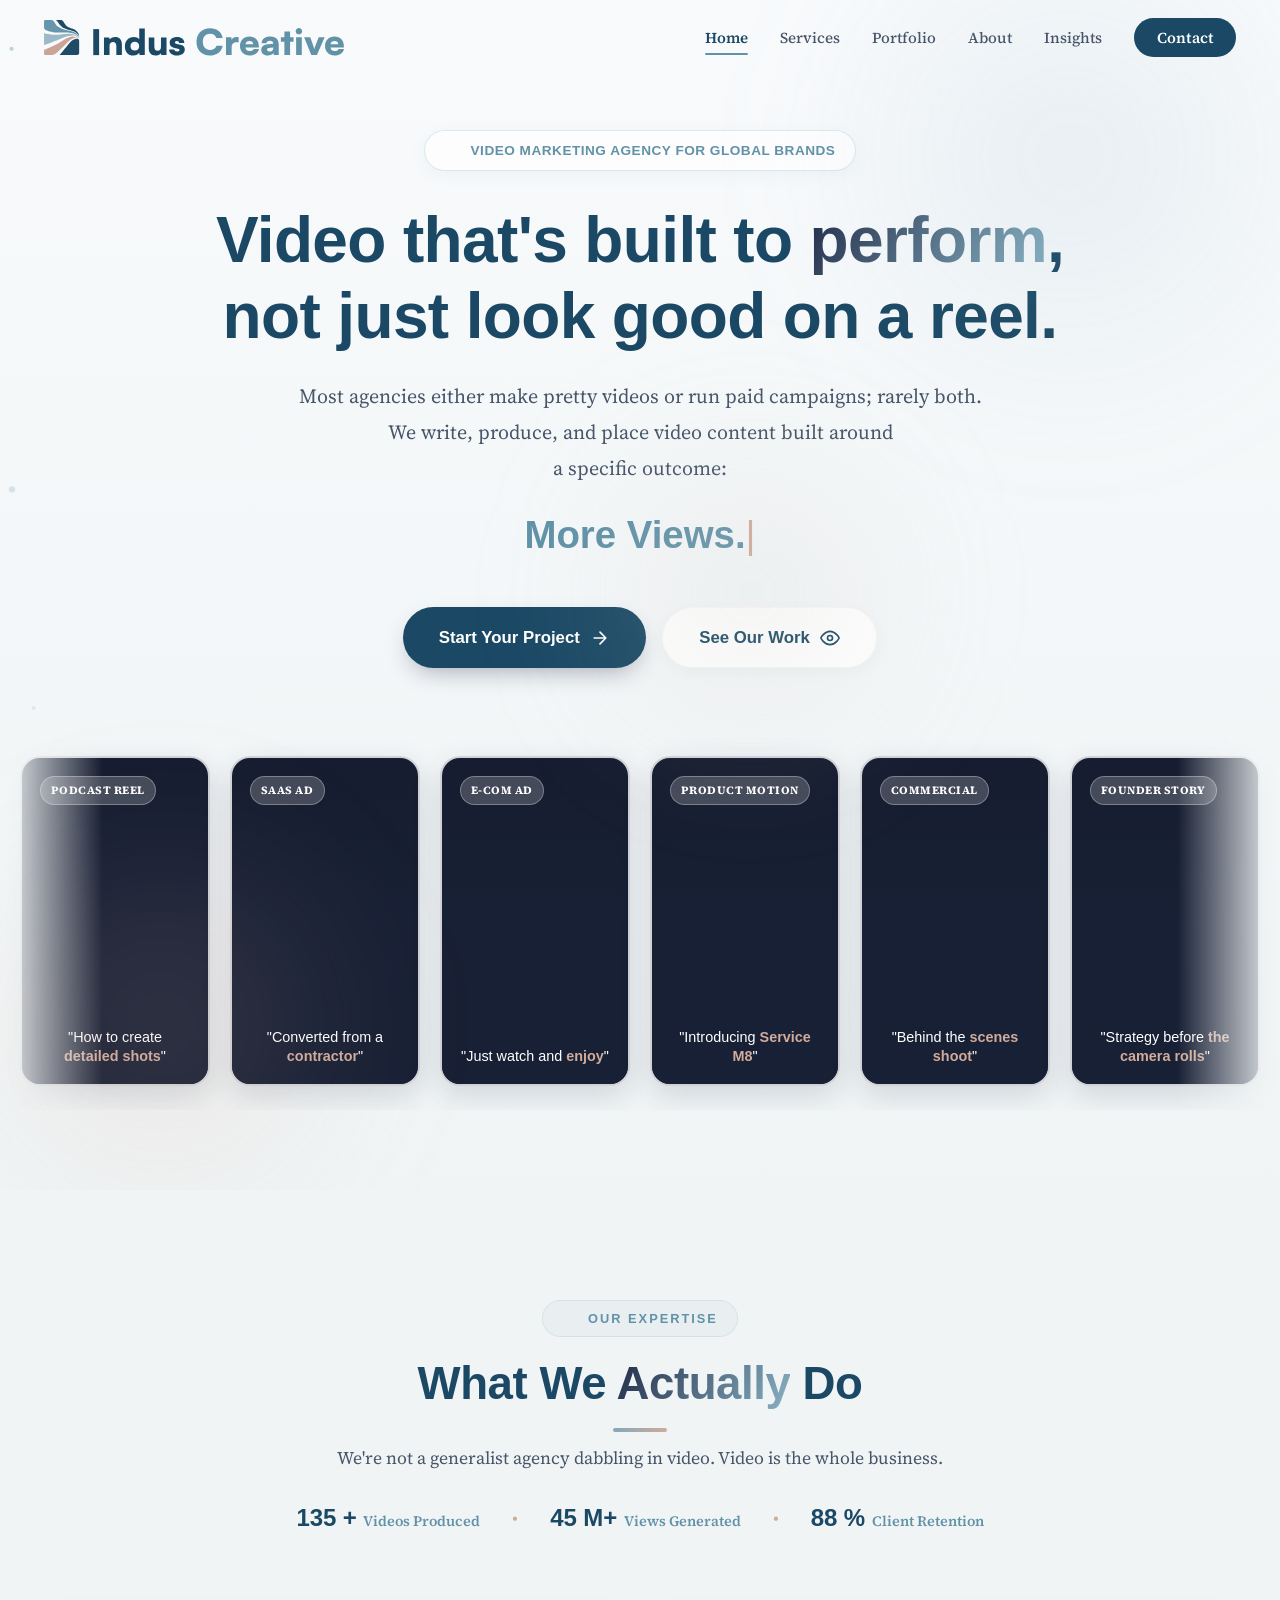
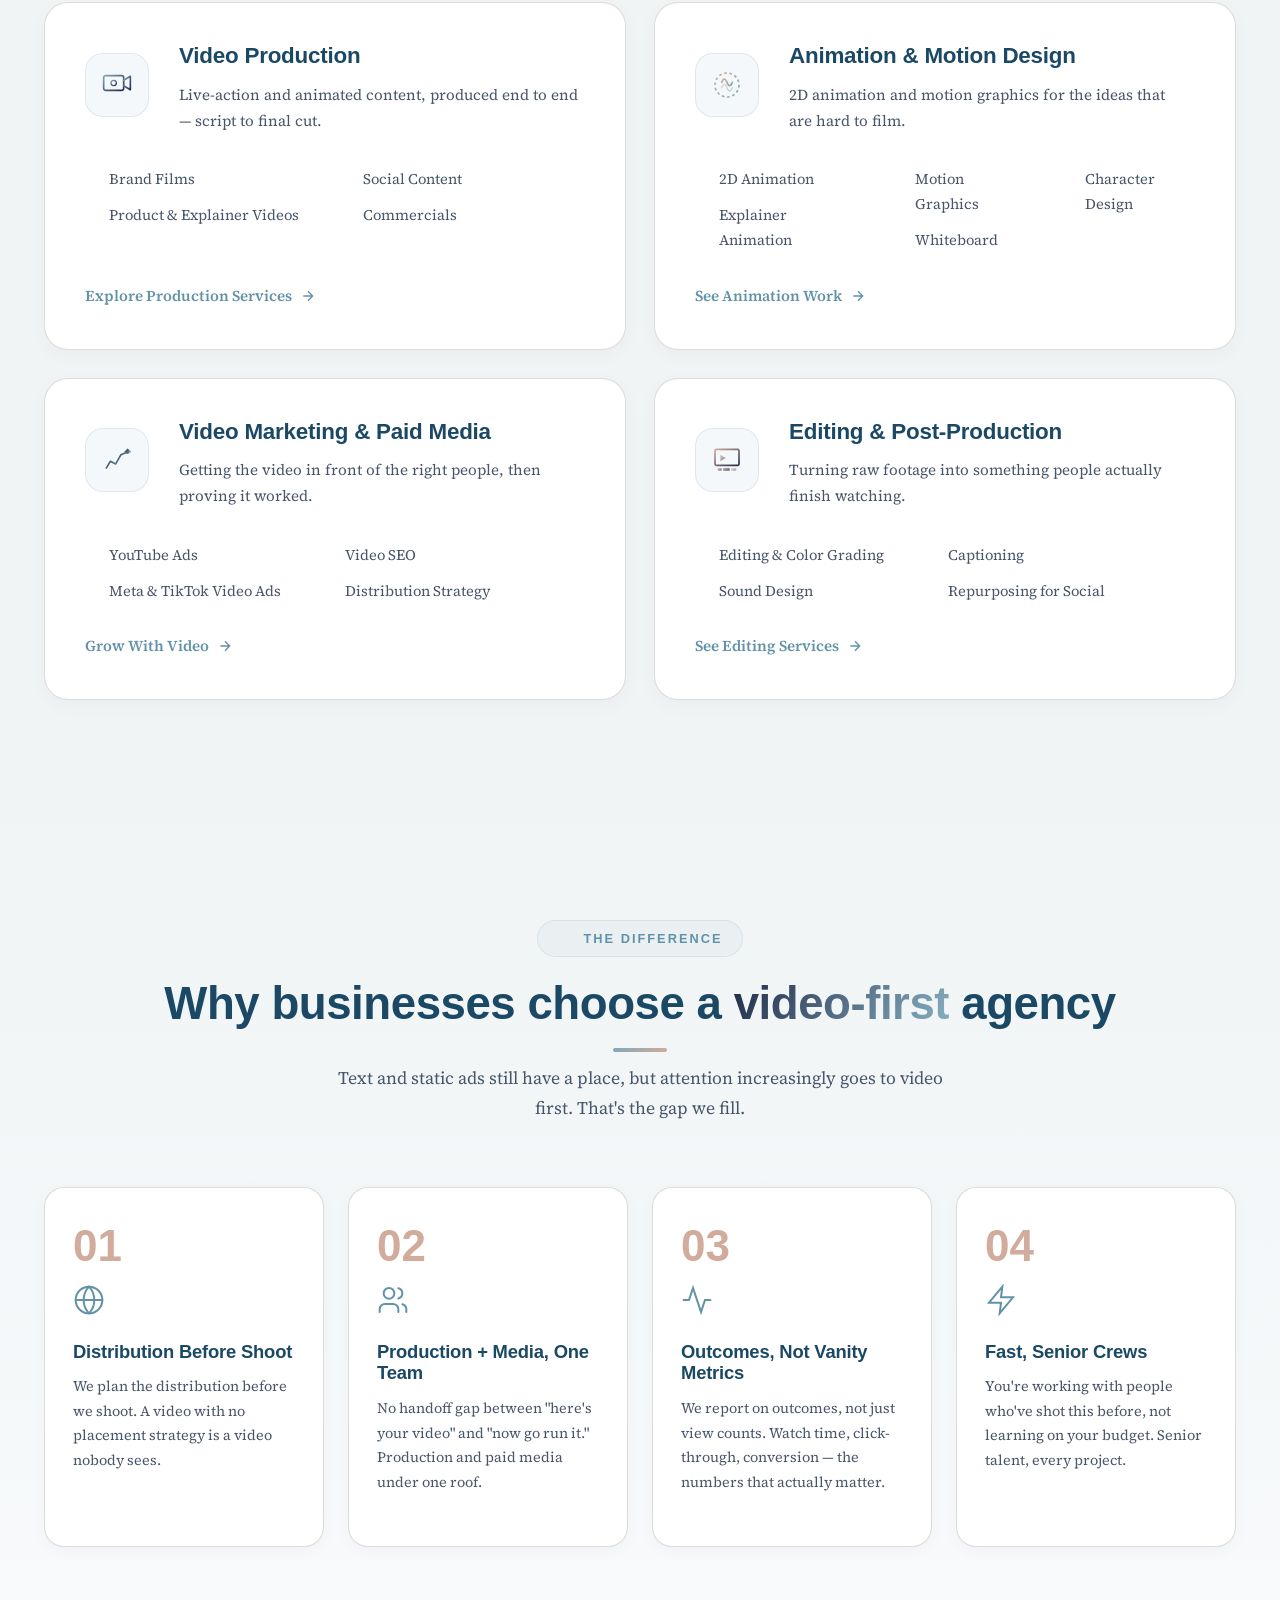
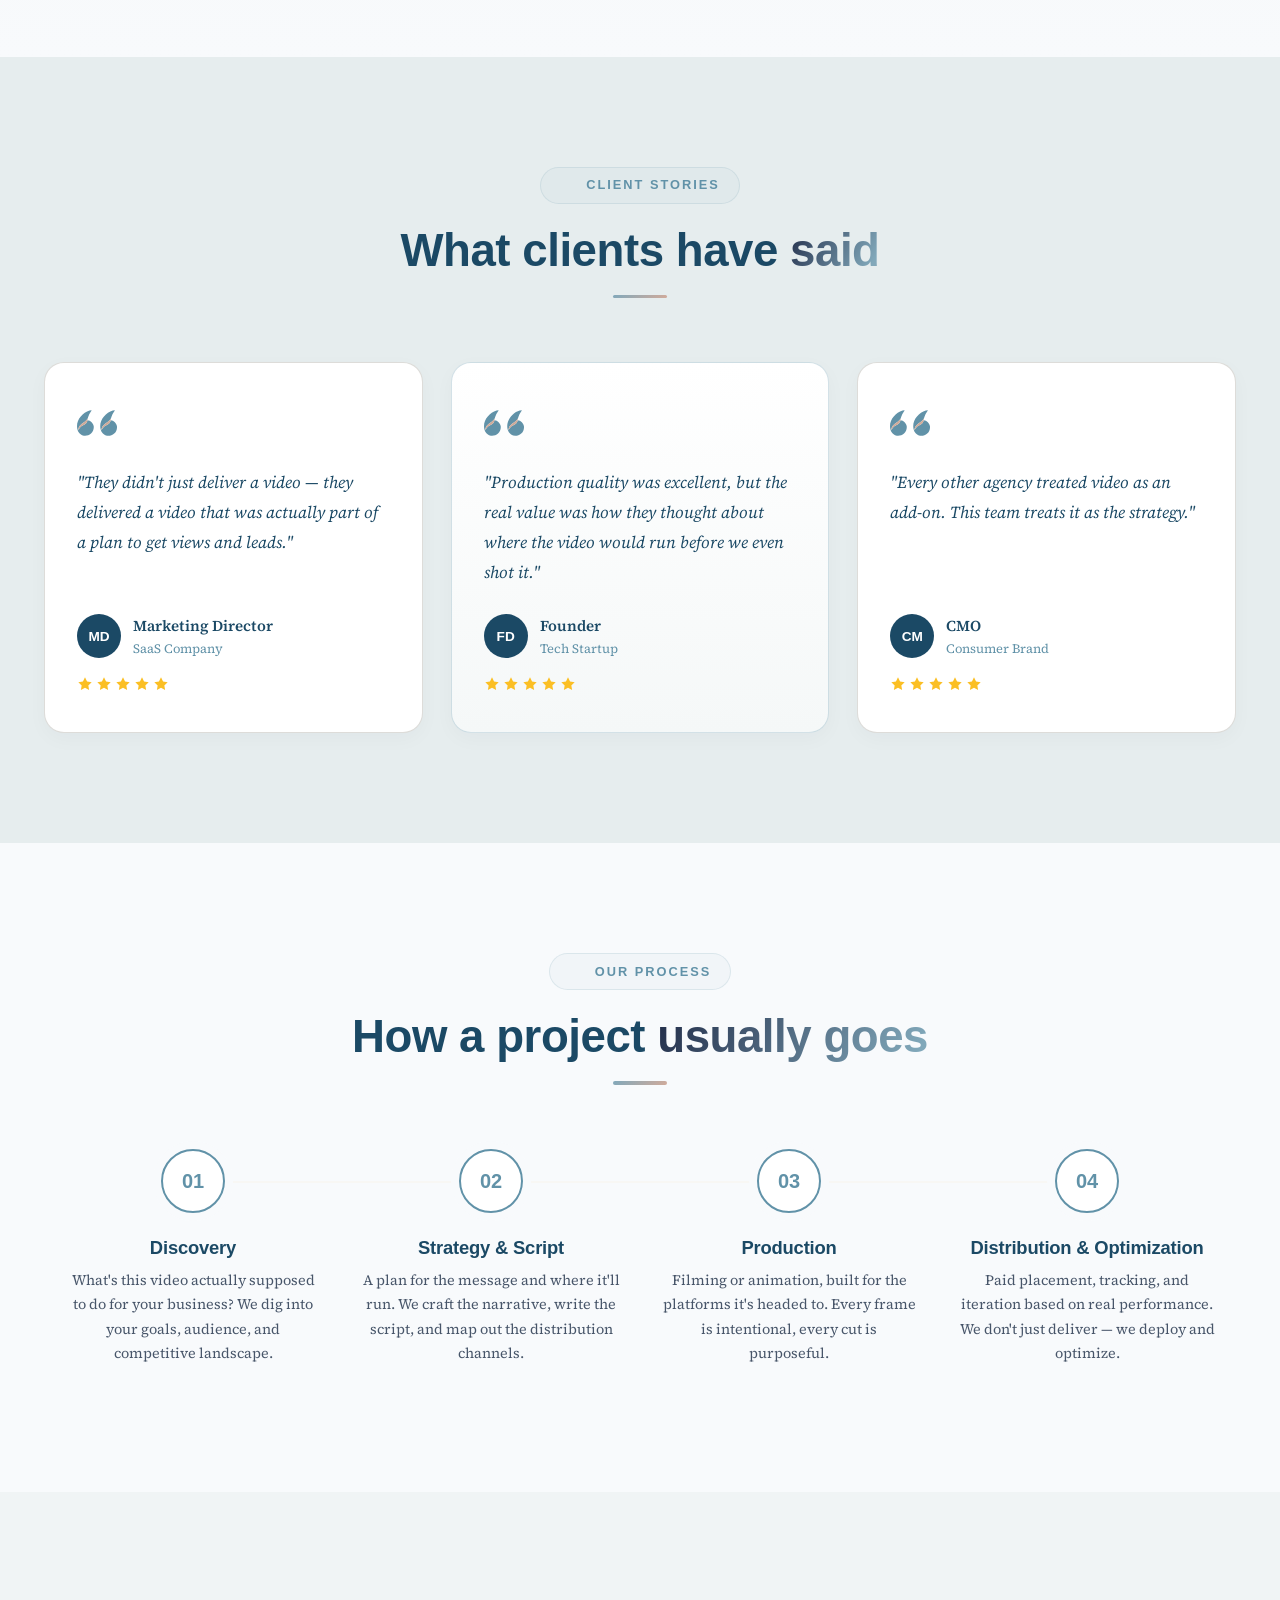
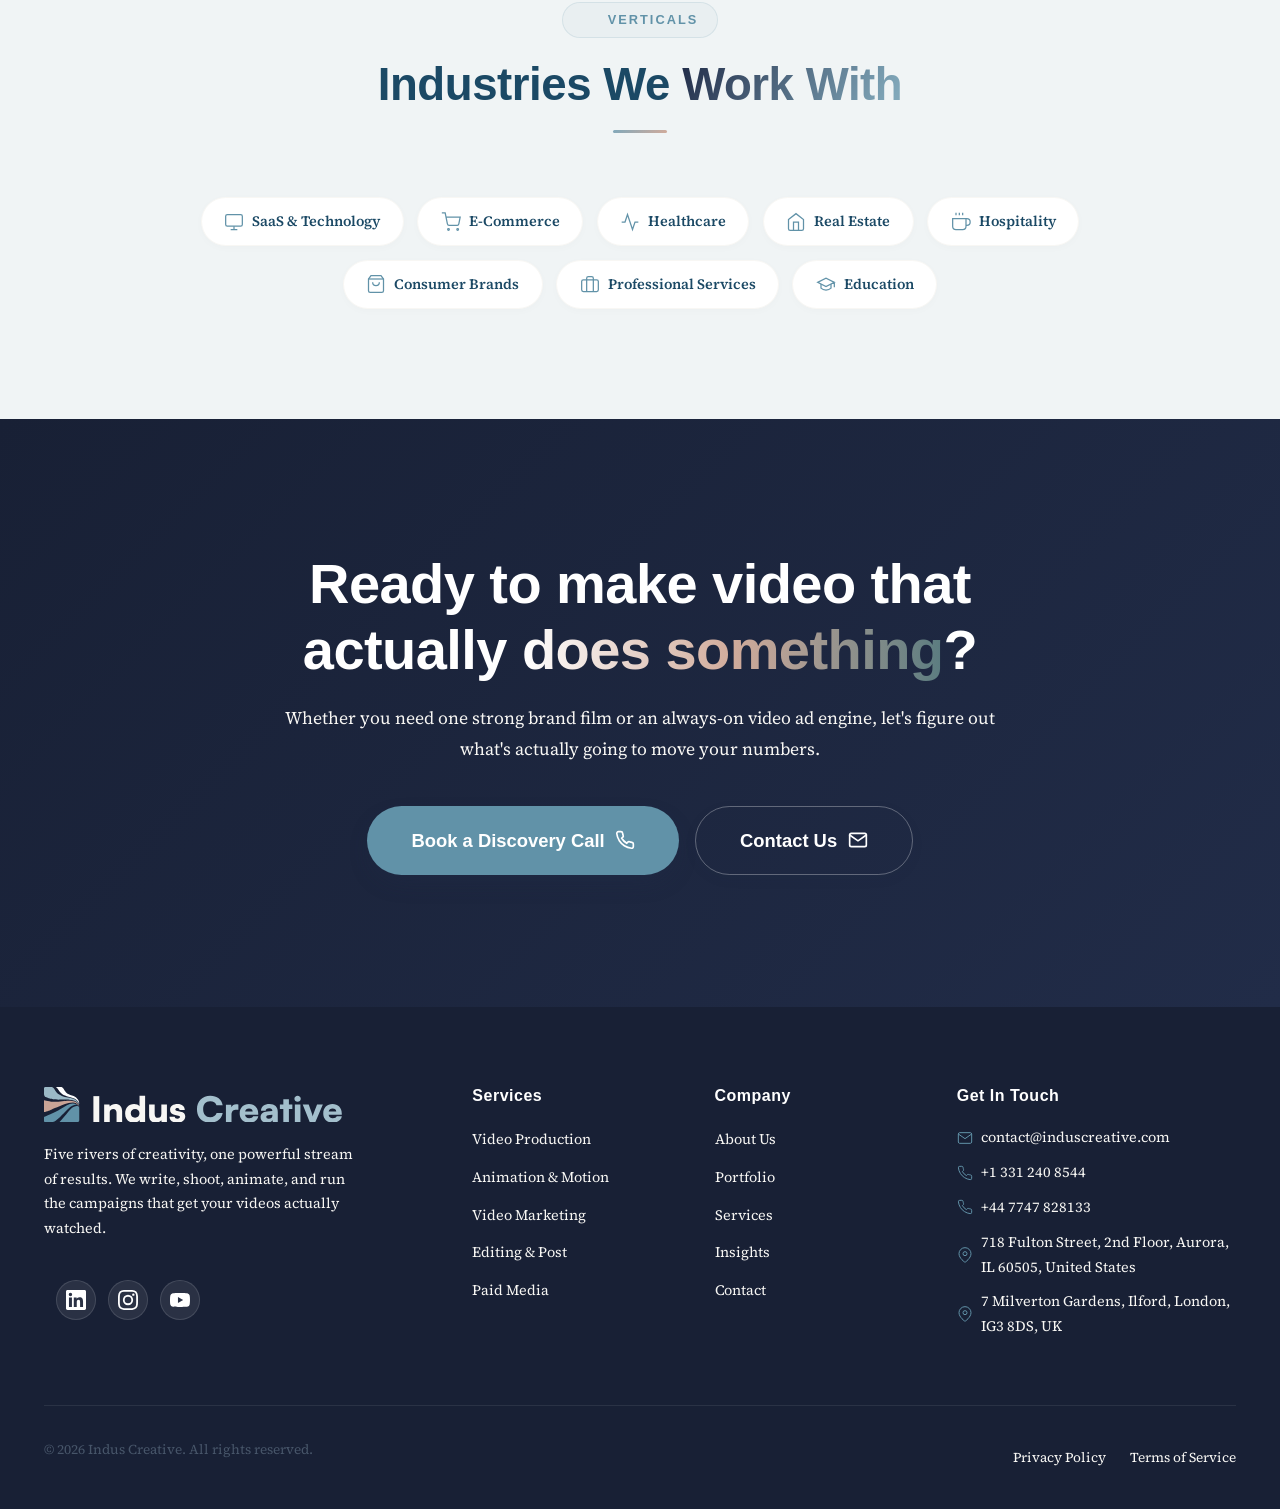
==== commit 88b41120: "Update service list in index.html" ====
--- a/index.html
+++ b/index.html
@@ -354,15 +354,12 @@
                     <div class="service-point">
                     <ul class="service-list">
                         <li>Brand Films</li>
-                        <li>Explainer Videos</li>
+                        <li>Product & Explainer Videos</li>
                     </ul>
                     <ul class="service-list">
                         <li>Social Content</li>
                         <li>Commercials</li>
-                    </ul>
-                    <ul class="service-list">
-                        <li>Product Videos</li>
-                    </ul>  
+                    </ul> 
                     </div>
                     <a href="./video-production" class="service-link">
                         Explore Production Services
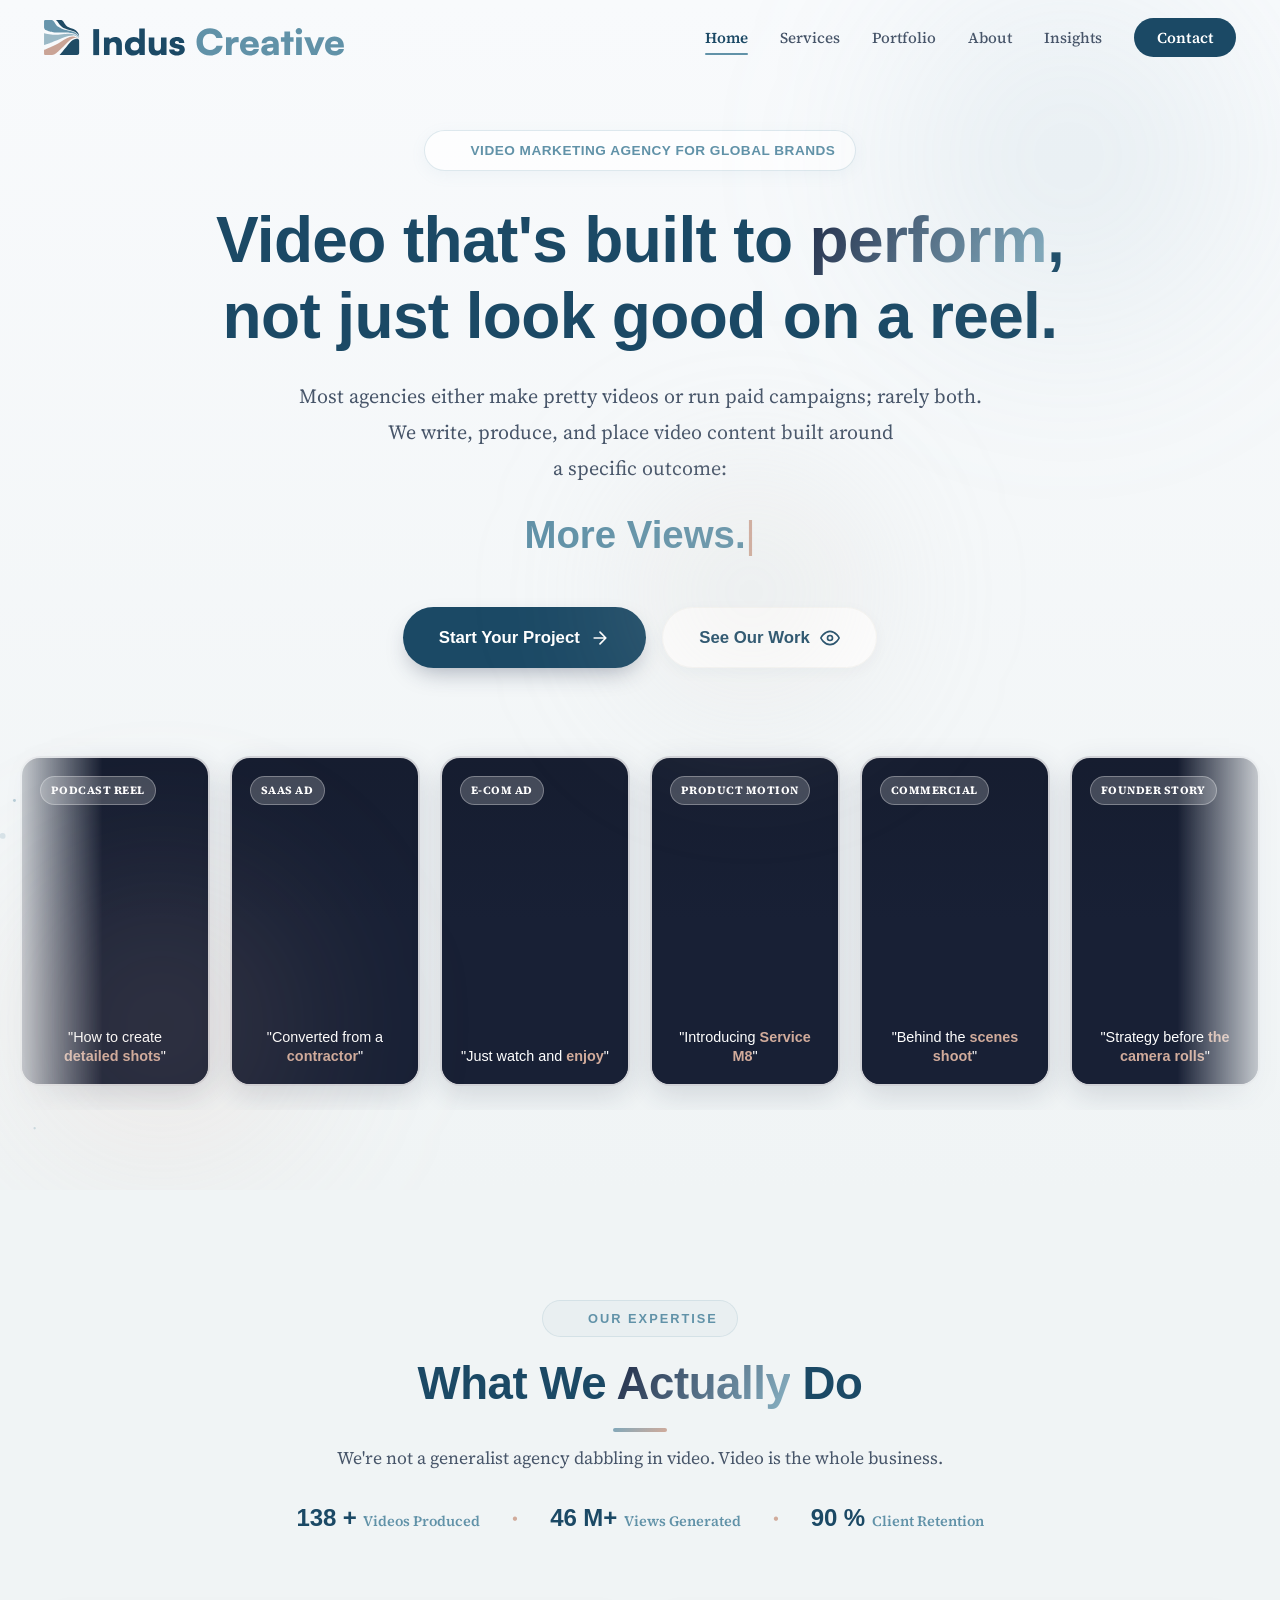
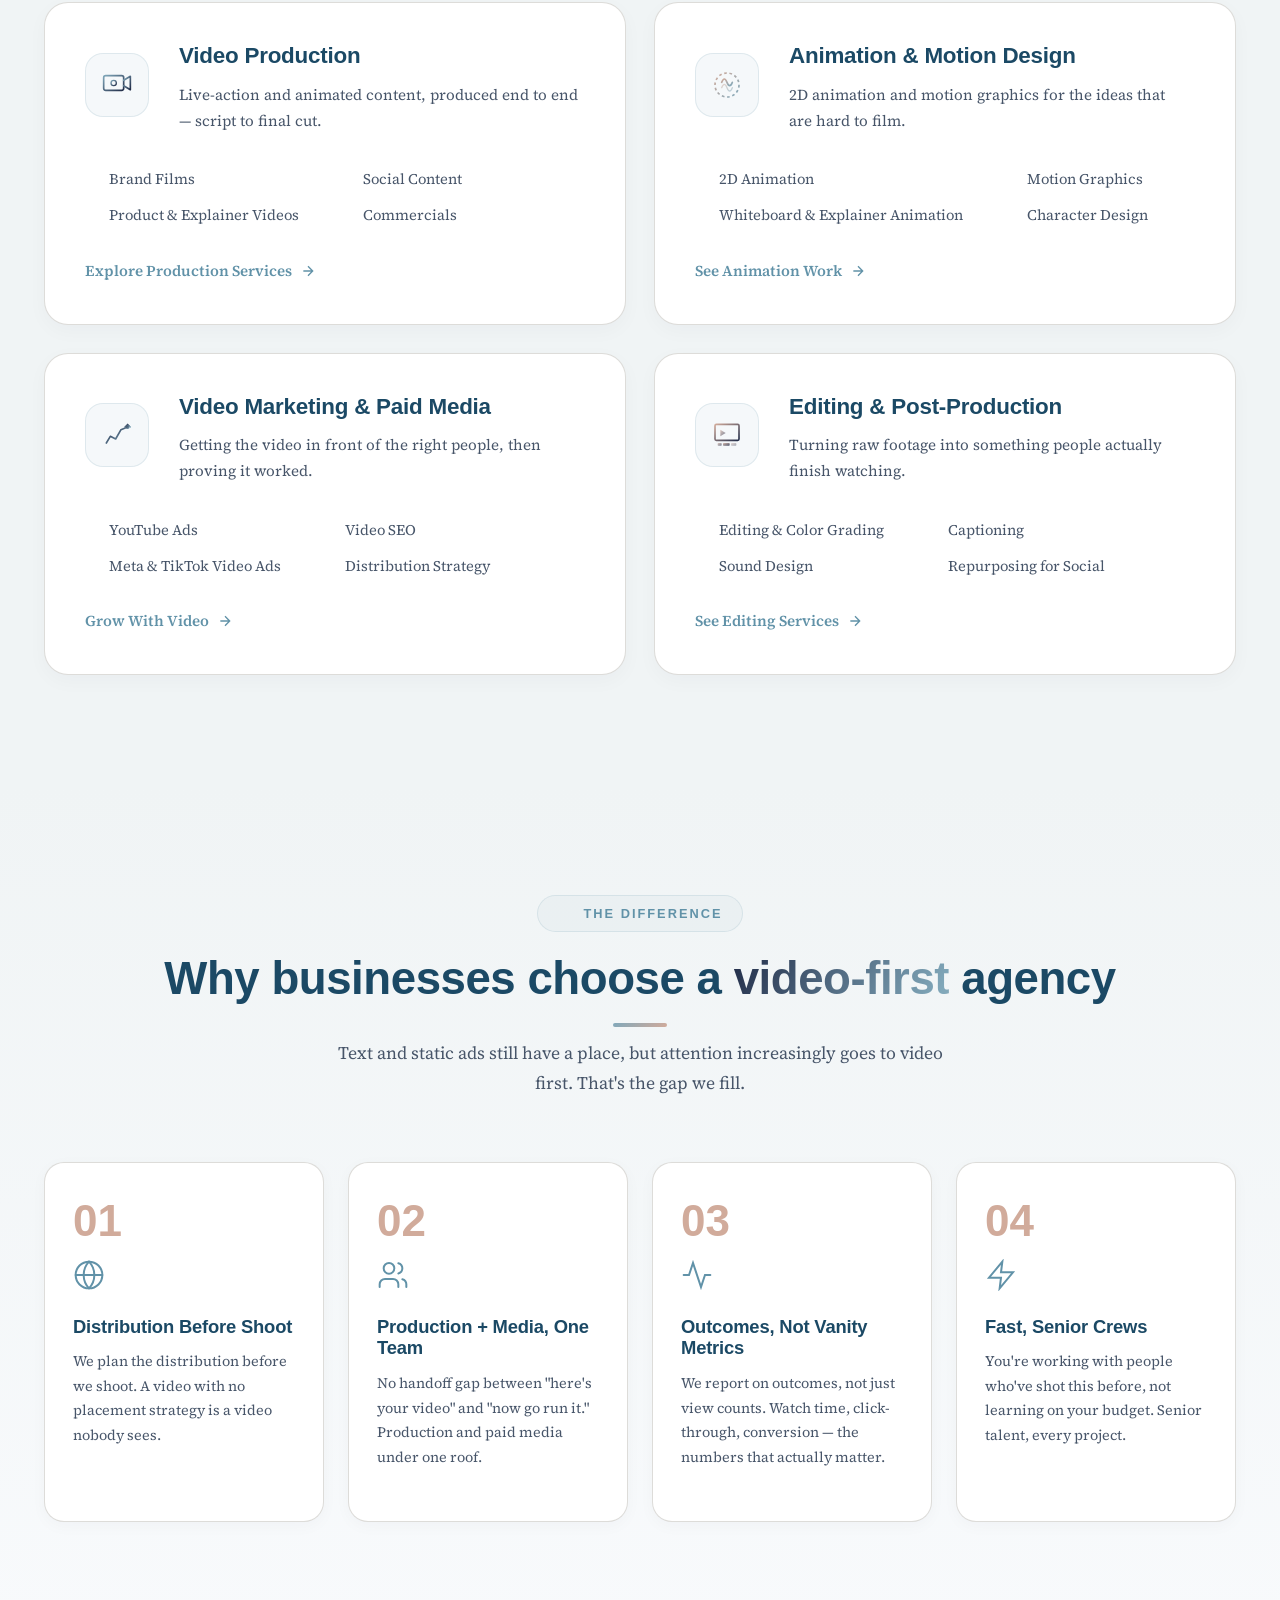
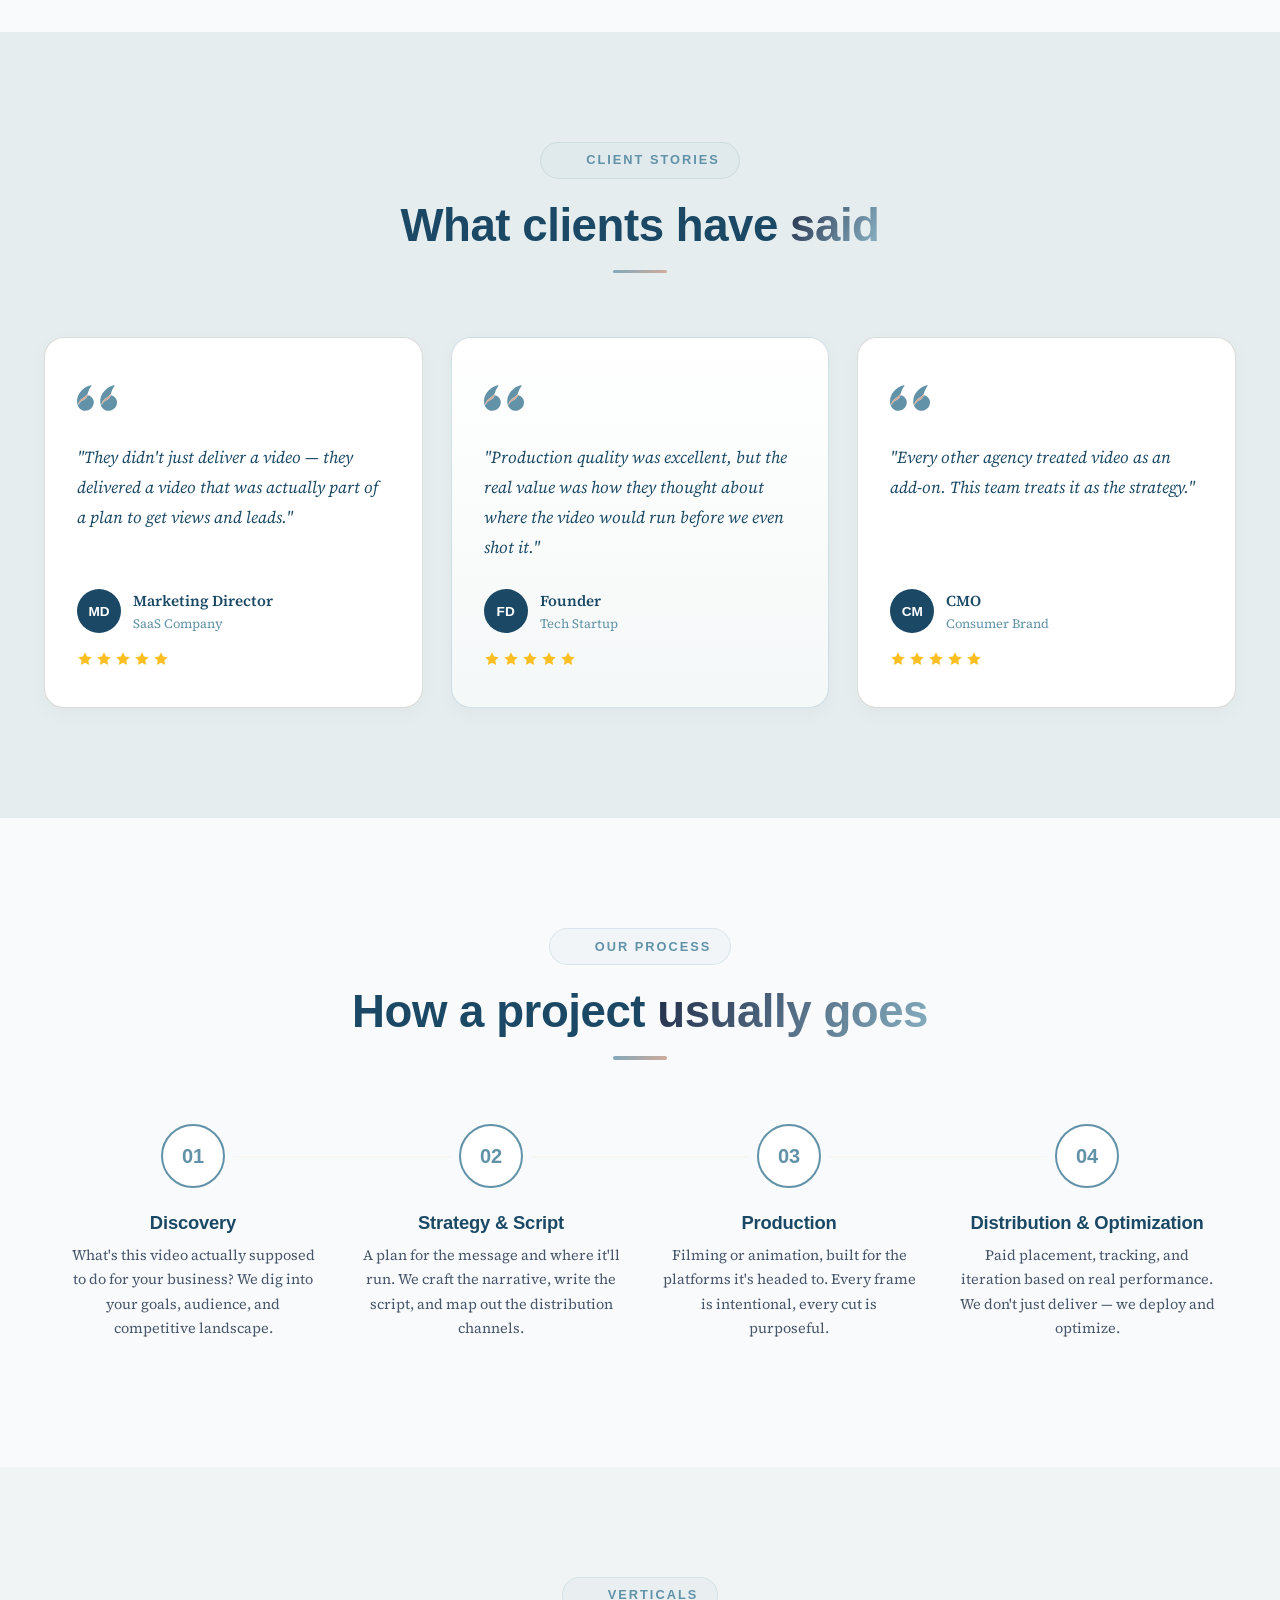
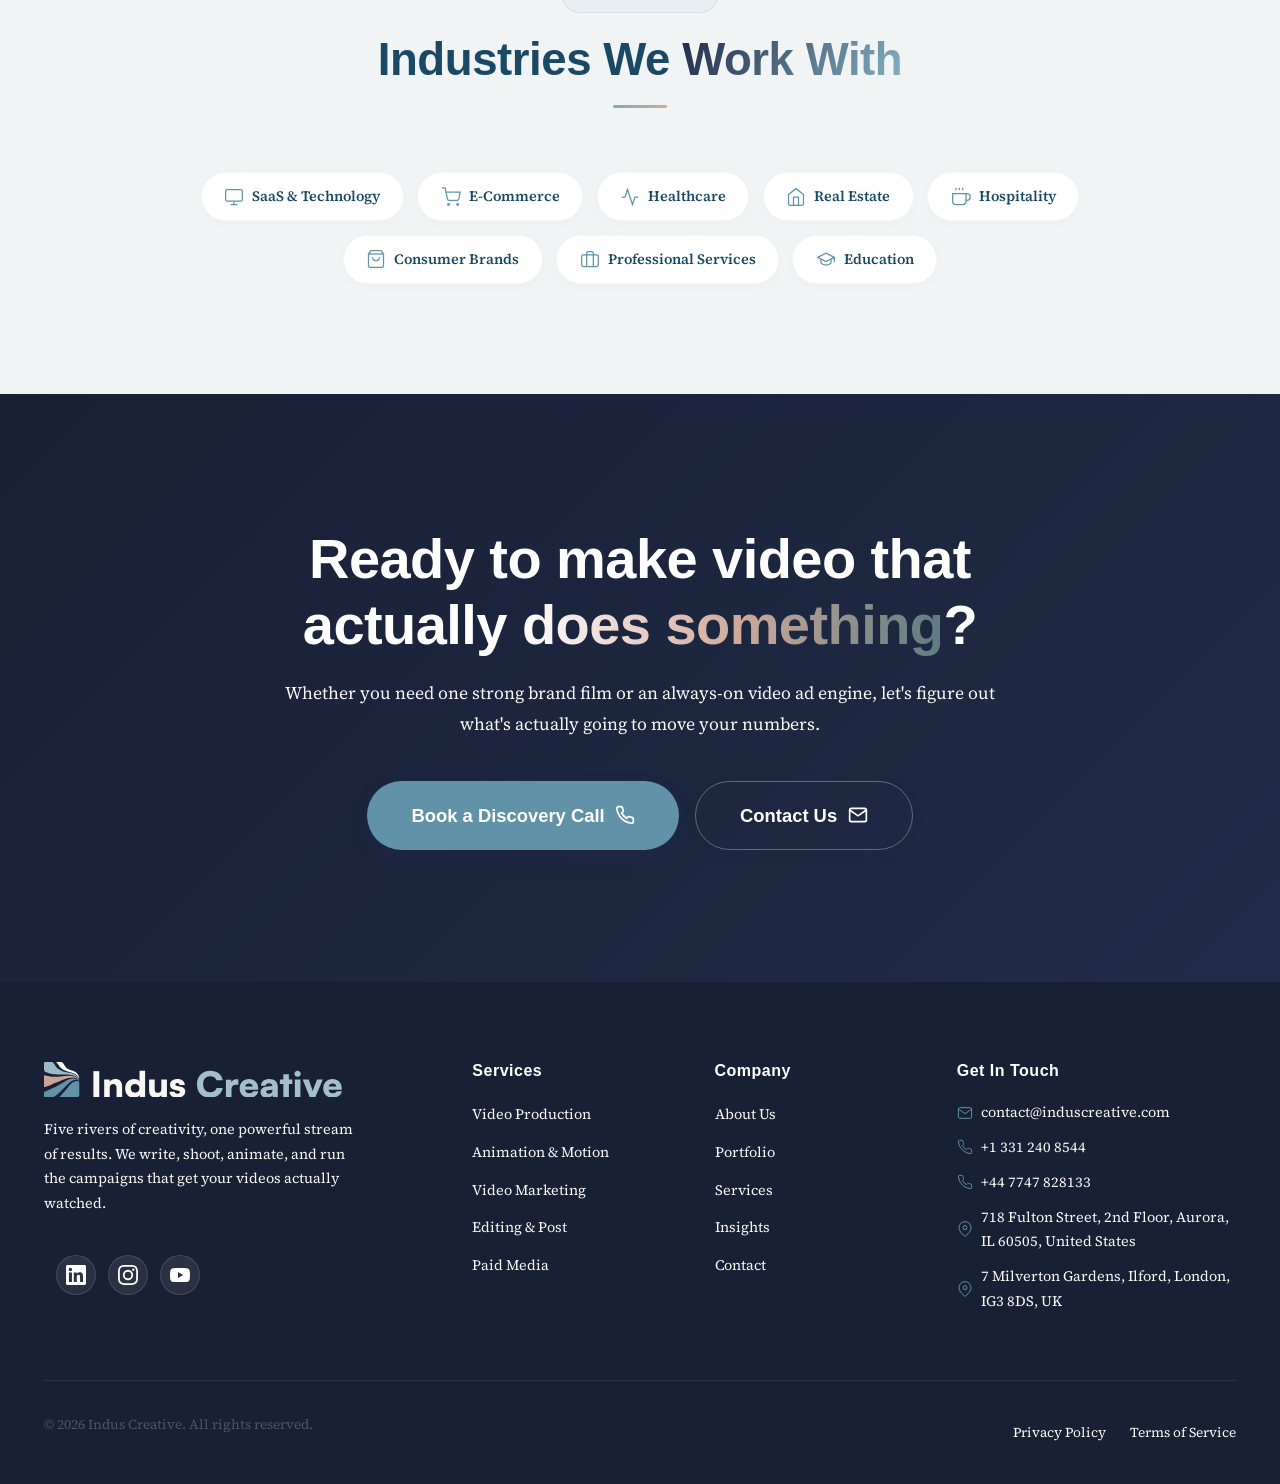
==== commit 2a8fd425: "Update service list in index.html Replaced 'Explainer Animation' with 'Whiteboard & Explainer Animat" ====
--- a/index.html
+++ b/index.html
@@ -386,13 +386,10 @@
                     <div class="service-point">
                     <ul class="service-list">
                         <li>2D Animation</li>
-                        <li>Explainer Animation</li>
+                        <li>Whiteboard & Explainer Animation</li>
                     </ul>
                     <ul class="service-list">
                         <li>Motion Graphics</li>
-                        <li>Whiteboard</li>
-                    </ul>
-                    <ul class="service-list">
                         <li>Character Design</li>
                     </ul>
                     </div>  
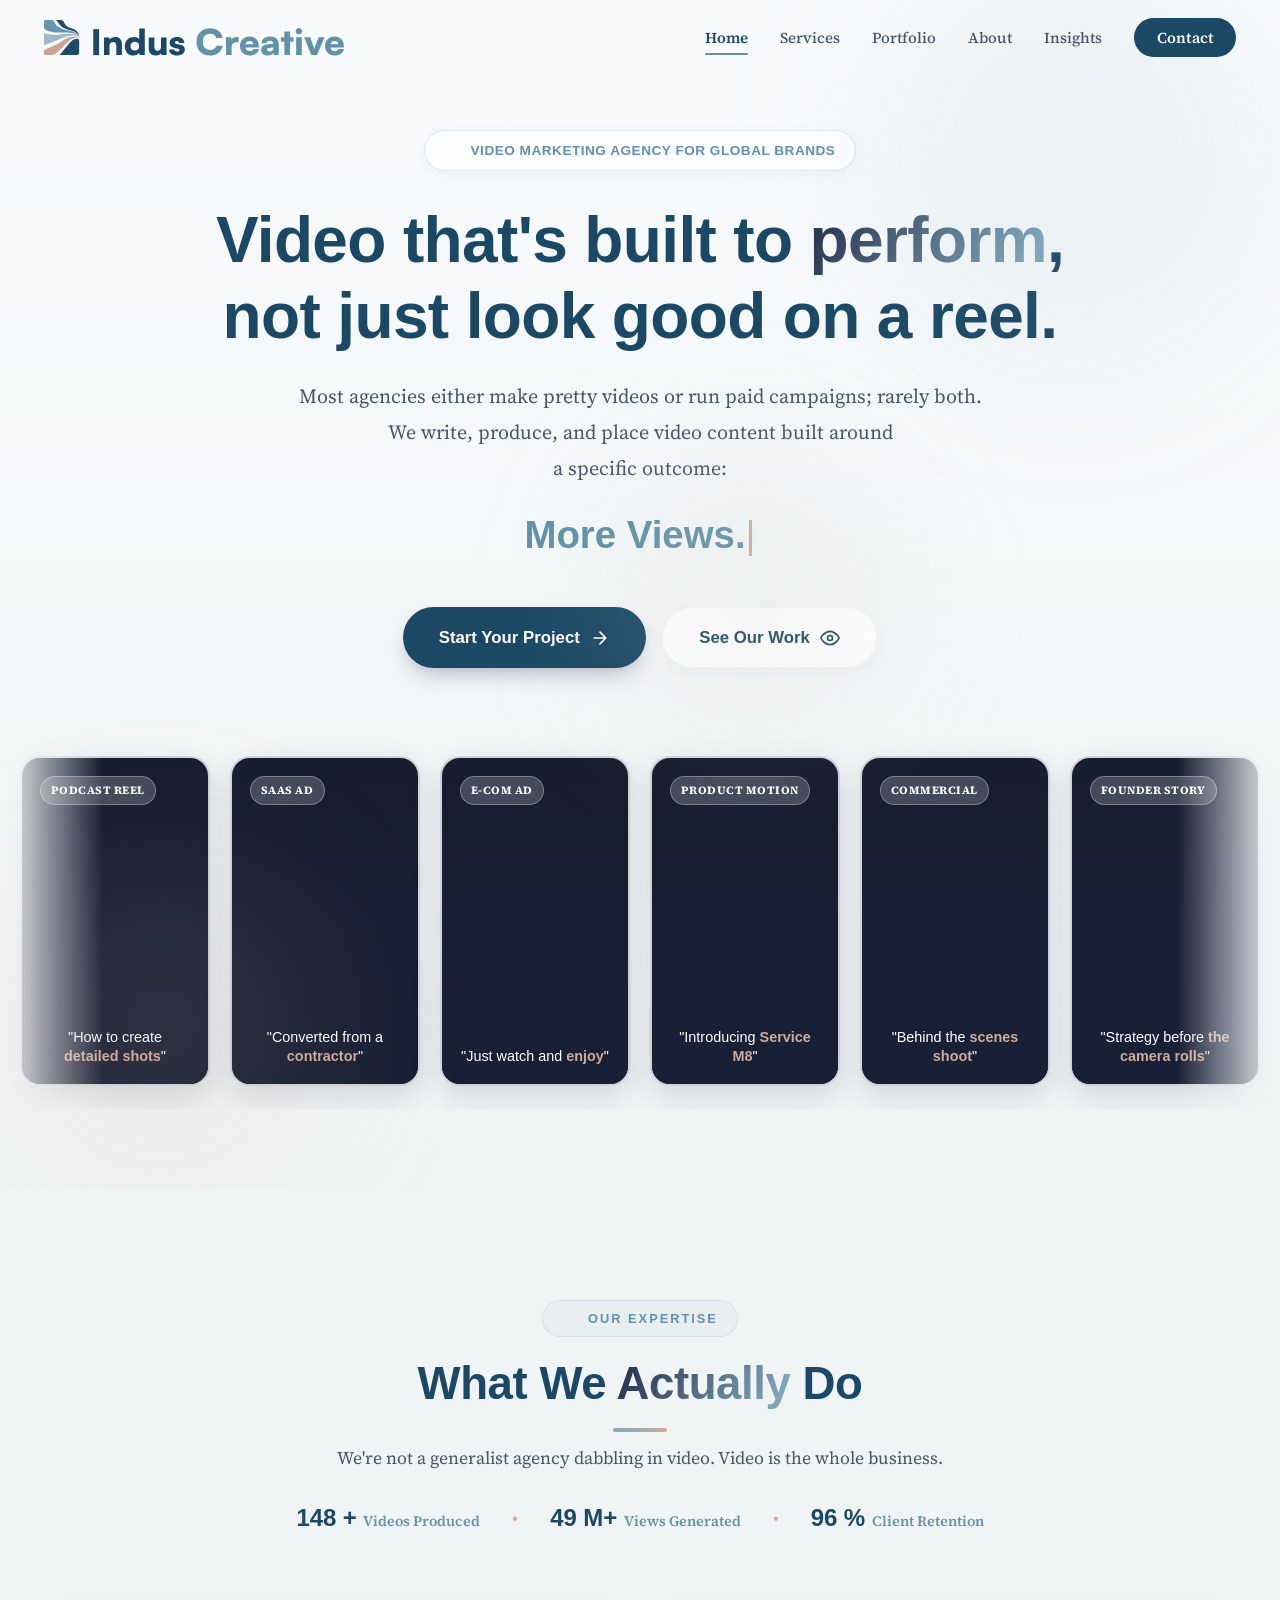
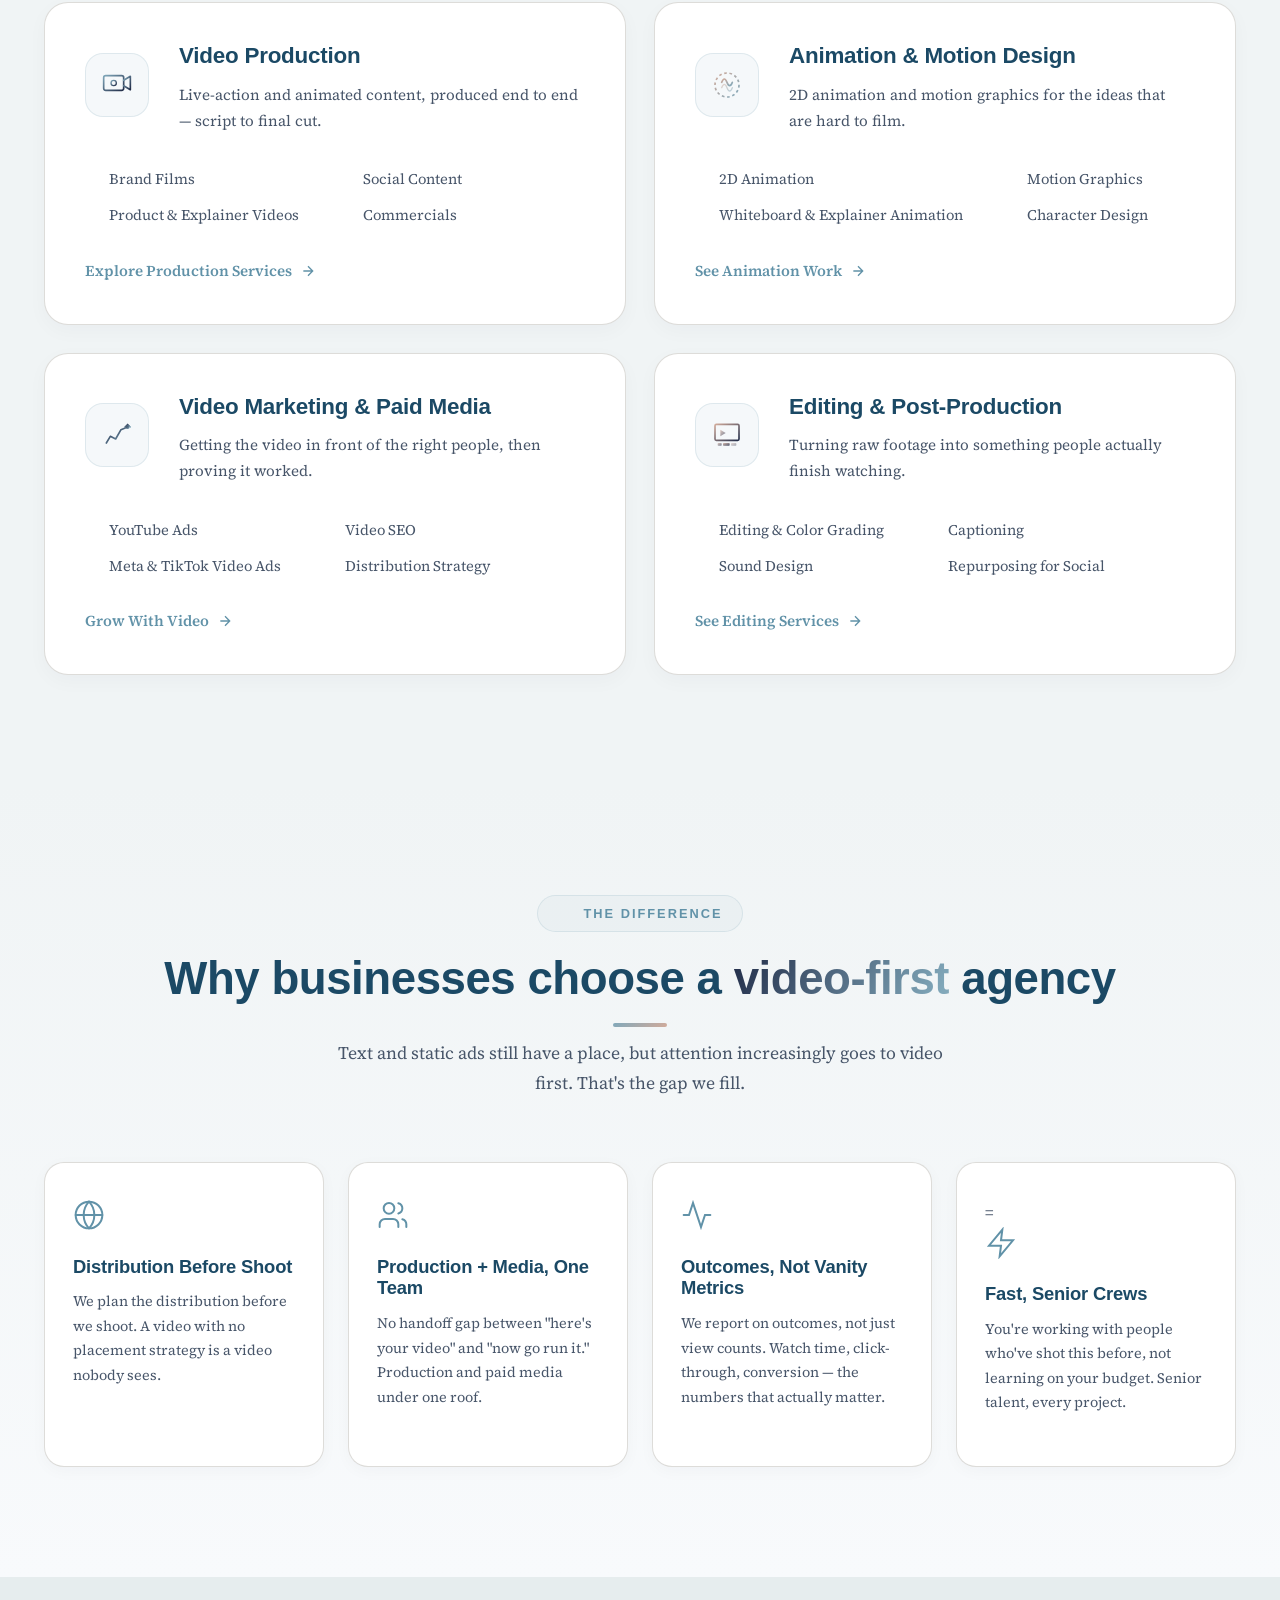
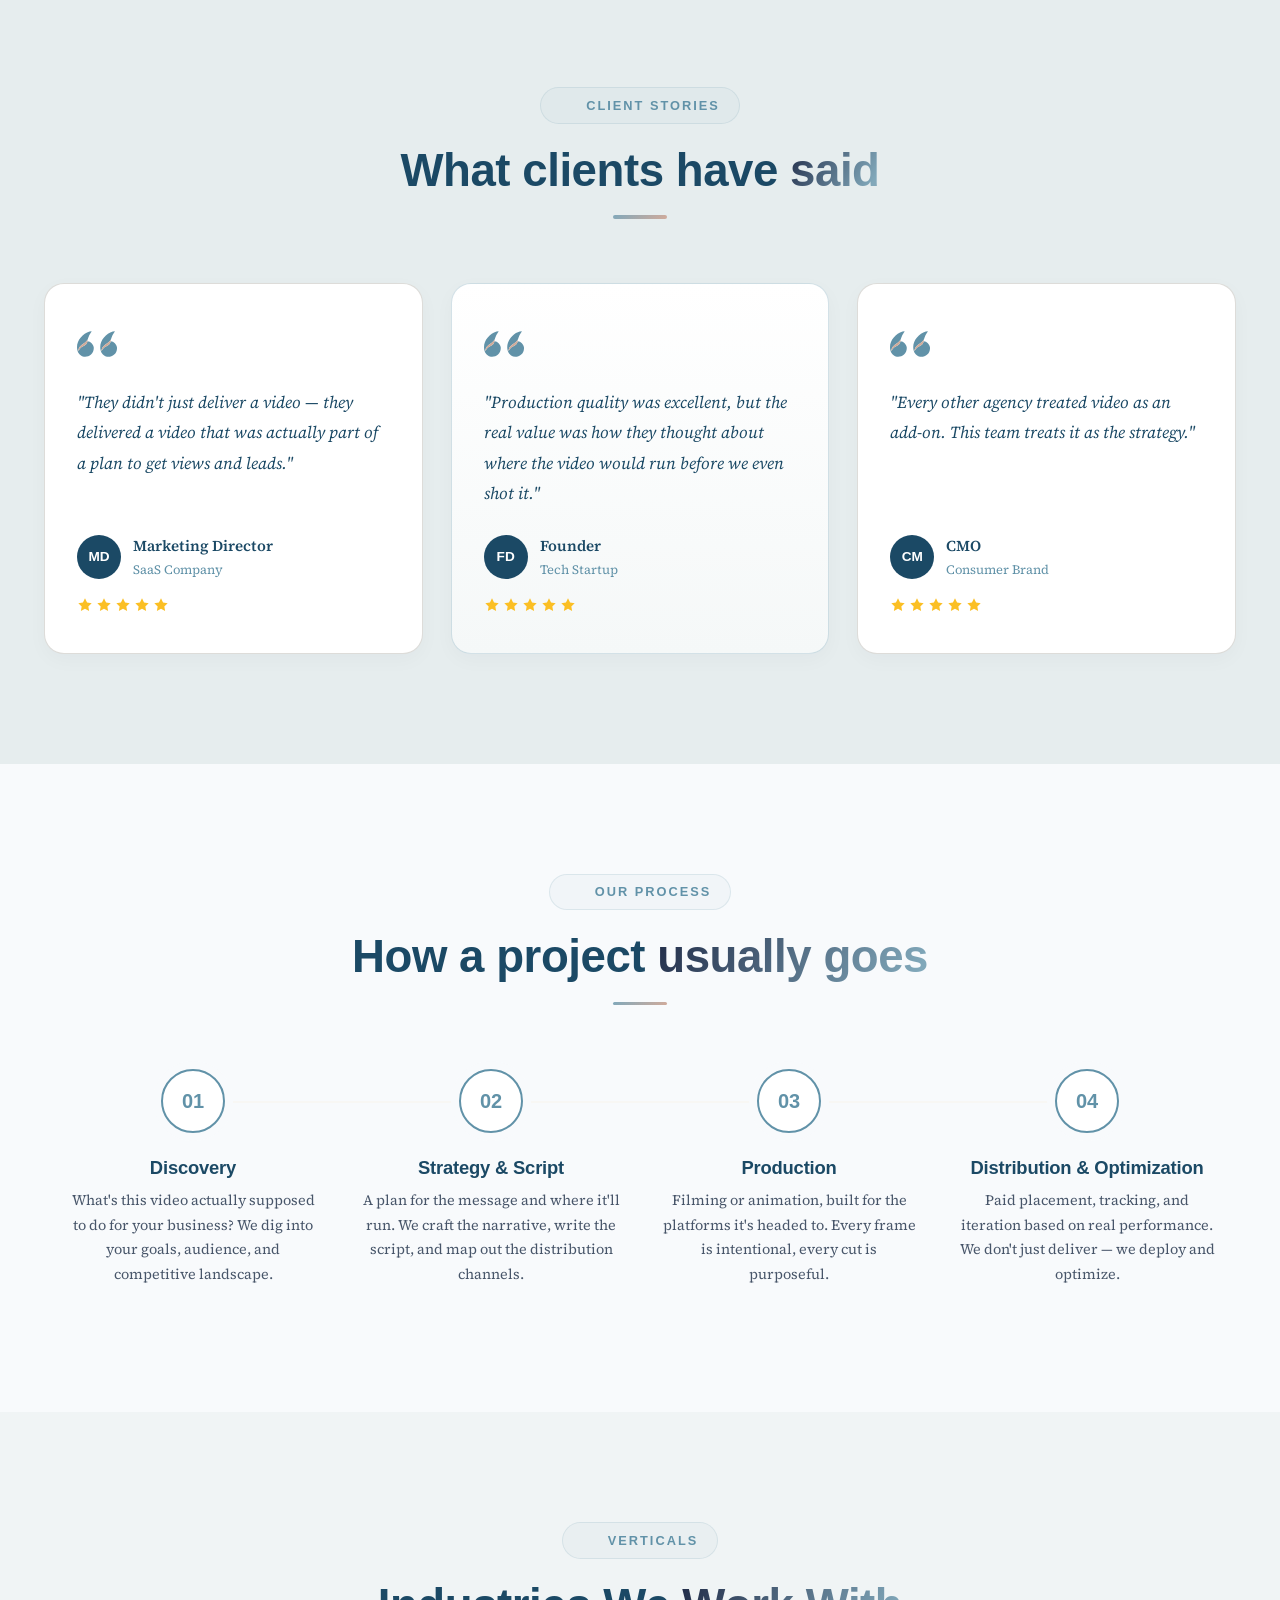
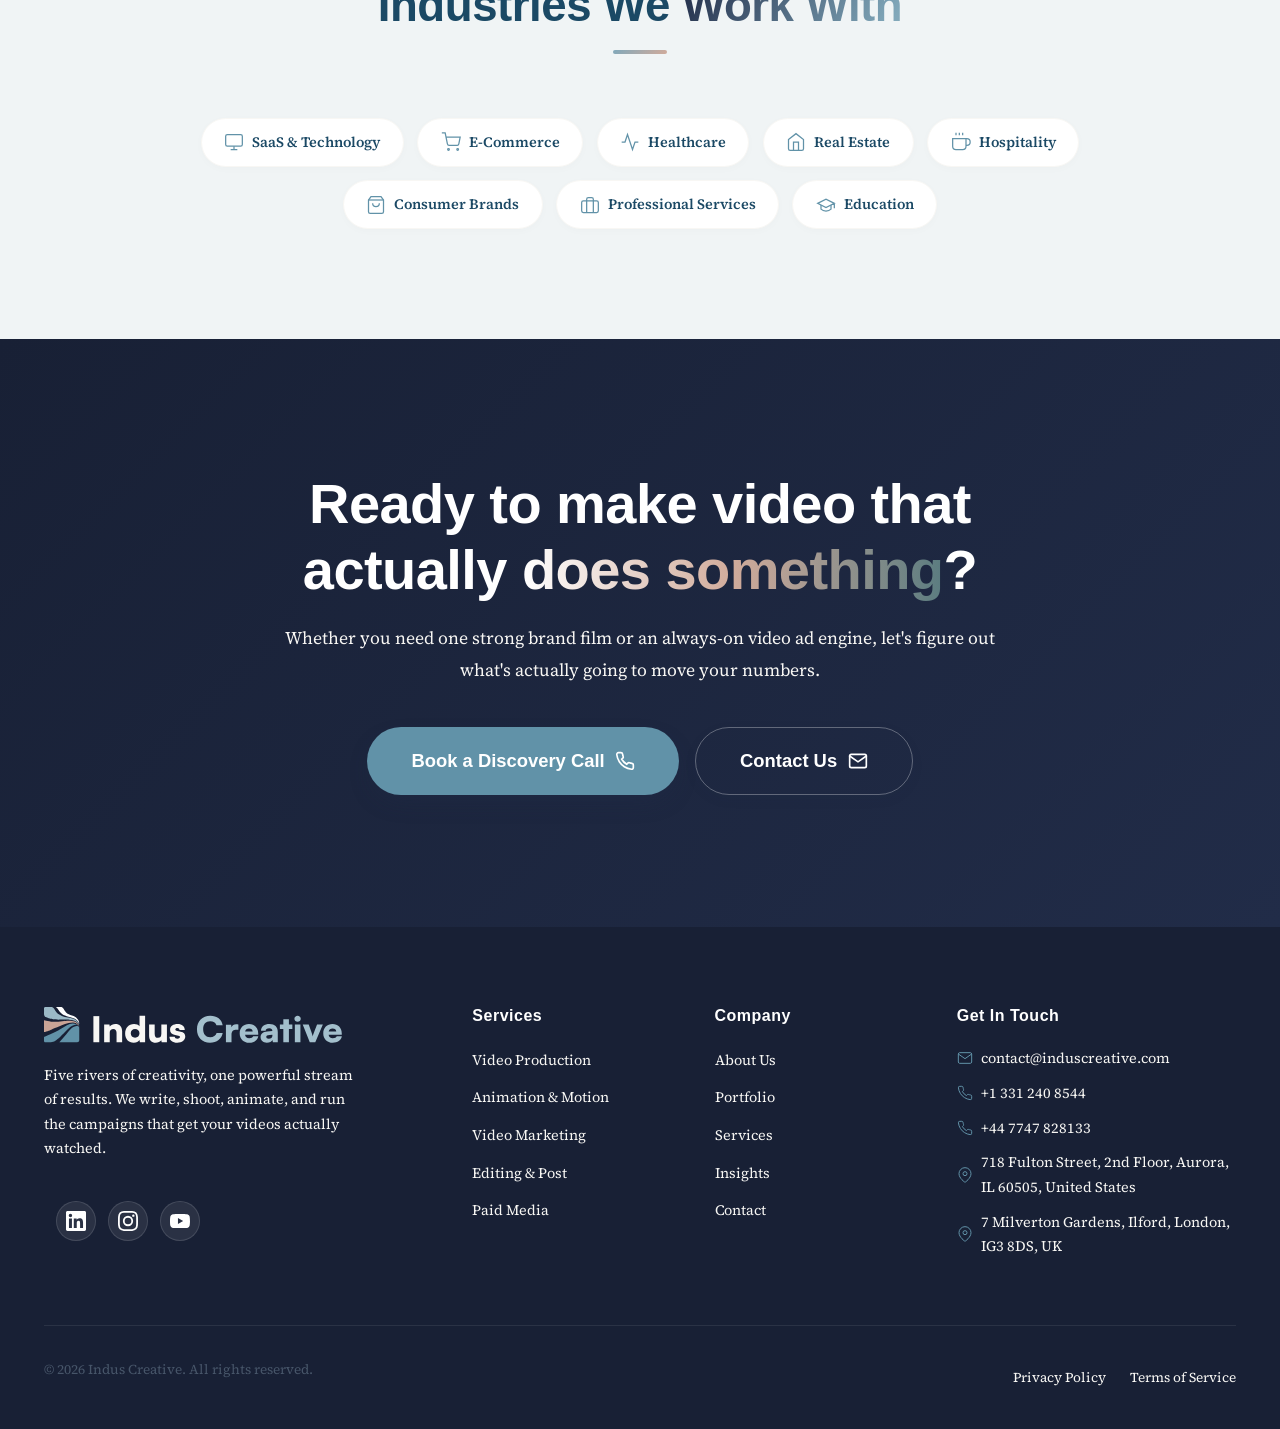
==== commit 4b2cb274: "Remove numbering from why-card sections Removed numbering from why-card sections for a cleaner layou" ====
--- a/index.html
+++ b/index.html
@@ -480,7 +480,6 @@
             </div>
             <div class="why-us-grid stagger-children">
                 <div class="why-card animate-on-scroll fade-in-up" id="why-strategy">
-                    <div class="why-card-number">01</div>
                     <div class="why-card-icon">
                         <svg width="32" height="32" viewBox="0 0 24 24" fill="none" stroke="currentColor" stroke-width="1.5" stroke-linecap="round"><circle cx="12" cy="12" r="10"/><path d="M12 2a14.5 14.5 0 0 0 0 20 14.5 14.5 0 0 0 0-20"/><path d="M2 12h20"/></svg>
                     </div>
@@ -488,7 +487,6 @@
                     <p class="why-card-desc">We plan the distribution before we shoot. A video with no placement strategy is a video nobody sees.</p>
                 </div>
                 <div class="why-card animate-on-scroll fade-in-up" id="why-unified">
-                    <div class="why-card-number">02</div>
                     <div class="why-card-icon">
                         <svg width="32" height="32" viewBox="0 0 24 24" fill="none" stroke="currentColor" stroke-width="1.5" stroke-linecap="round"><path d="M16 21v-2a4 4 0 0 0-4-4H6a4 4 0 0 0-4 4v2"/><circle cx="9" cy="7" r="4"/><path d="M22 21v-2a4 4 0 0 0-3-3.87"/><path d="M16 3.13a4 4 0 0 1 0 7.75"/></svg>
                     </div>
@@ -496,7 +494,6 @@
                     <p class="why-card-desc">No handoff gap between "here's your video" and "now go run it." Production and paid media under one roof.</p>
                 </div>
                 <div class="why-card animate-on-scroll fade-in-up" id="why-outcomes">
-                    <div class="why-card-number">03</div>
                     <div class="why-card-icon">
                         <svg width="32" height="32" viewBox="0 0 24 24" fill="none" stroke="currentColor" stroke-width="1.5" stroke-linecap="round"><path d="M22 12h-4l-3 9L9 3l-3 9H2"/></svg>
                     </div>
@@ -504,8 +501,7 @@
                     <p class="why-card-desc">We report on outcomes, not just view counts. Watch time, click-through, conversion — the numbers that actually matter.</p>
                 </div>
                 <div class="why-card animate-on-scroll fade-in-up" id="why-crew">
-                    <div class="why-card-number">04</div>
-                    <div class="why-card-icon">
+=                    <div class="why-card-icon">
                         <svg width="32" height="32" viewBox="0 0 24 24" fill="none" stroke="currentColor" stroke-width="1.5" stroke-linecap="round"><path d="M13 2L3 14h9l-1 8 10-12h-9l1-8z"/></svg>
                     </div>
                     <h3 class="why-card-title">Fast, Senior Crews</h3>
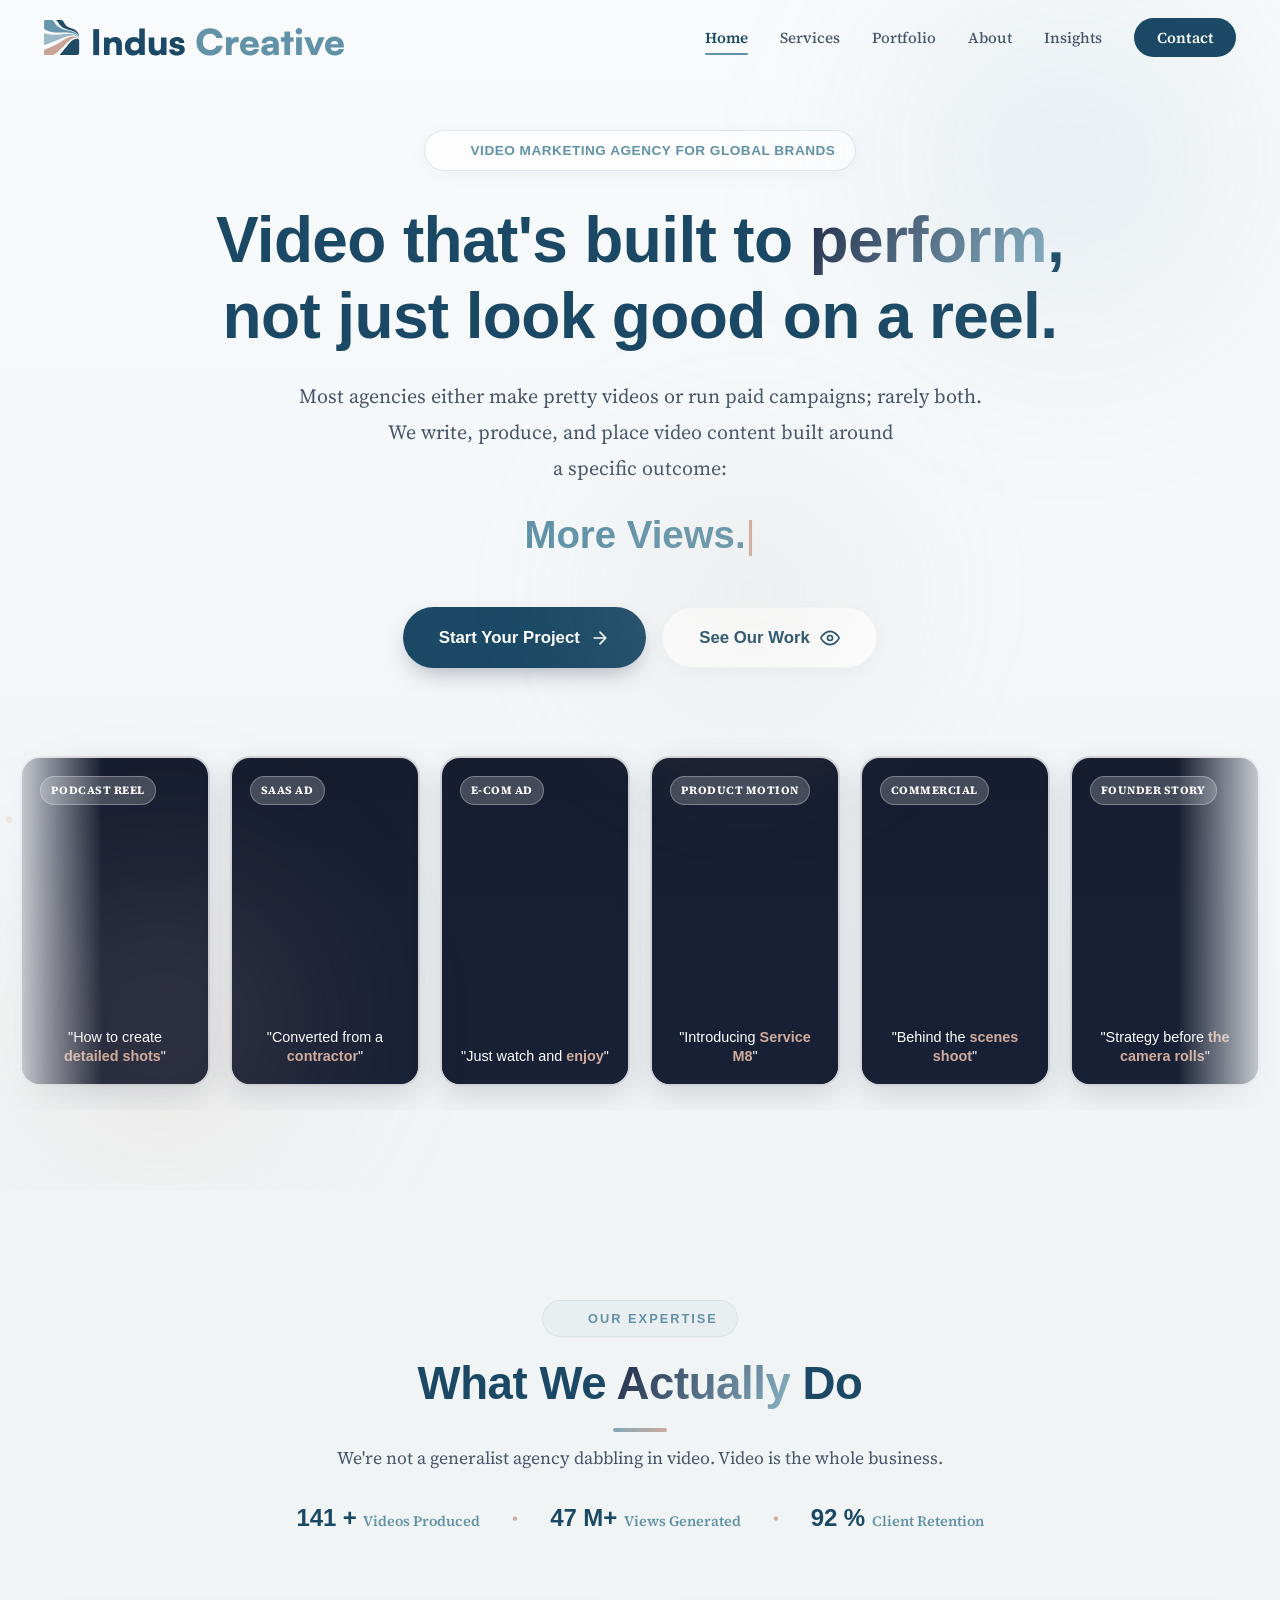
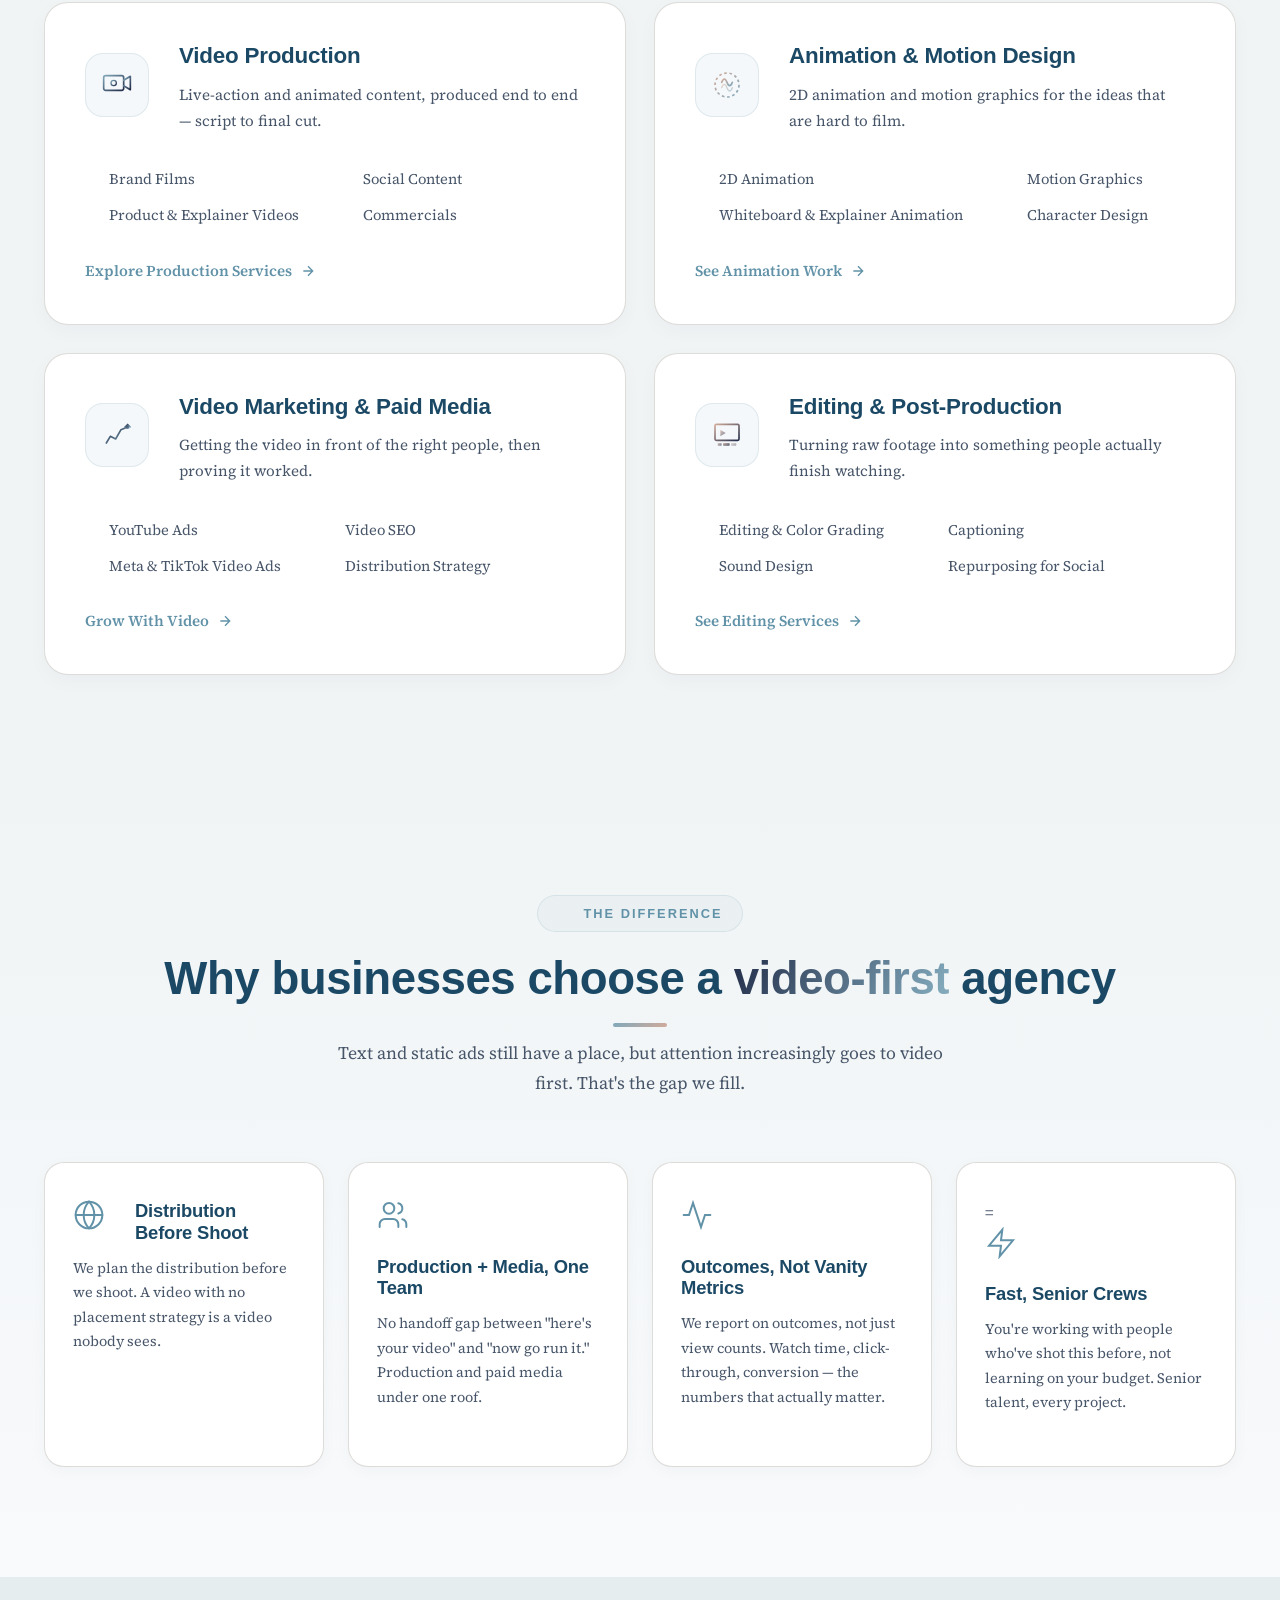
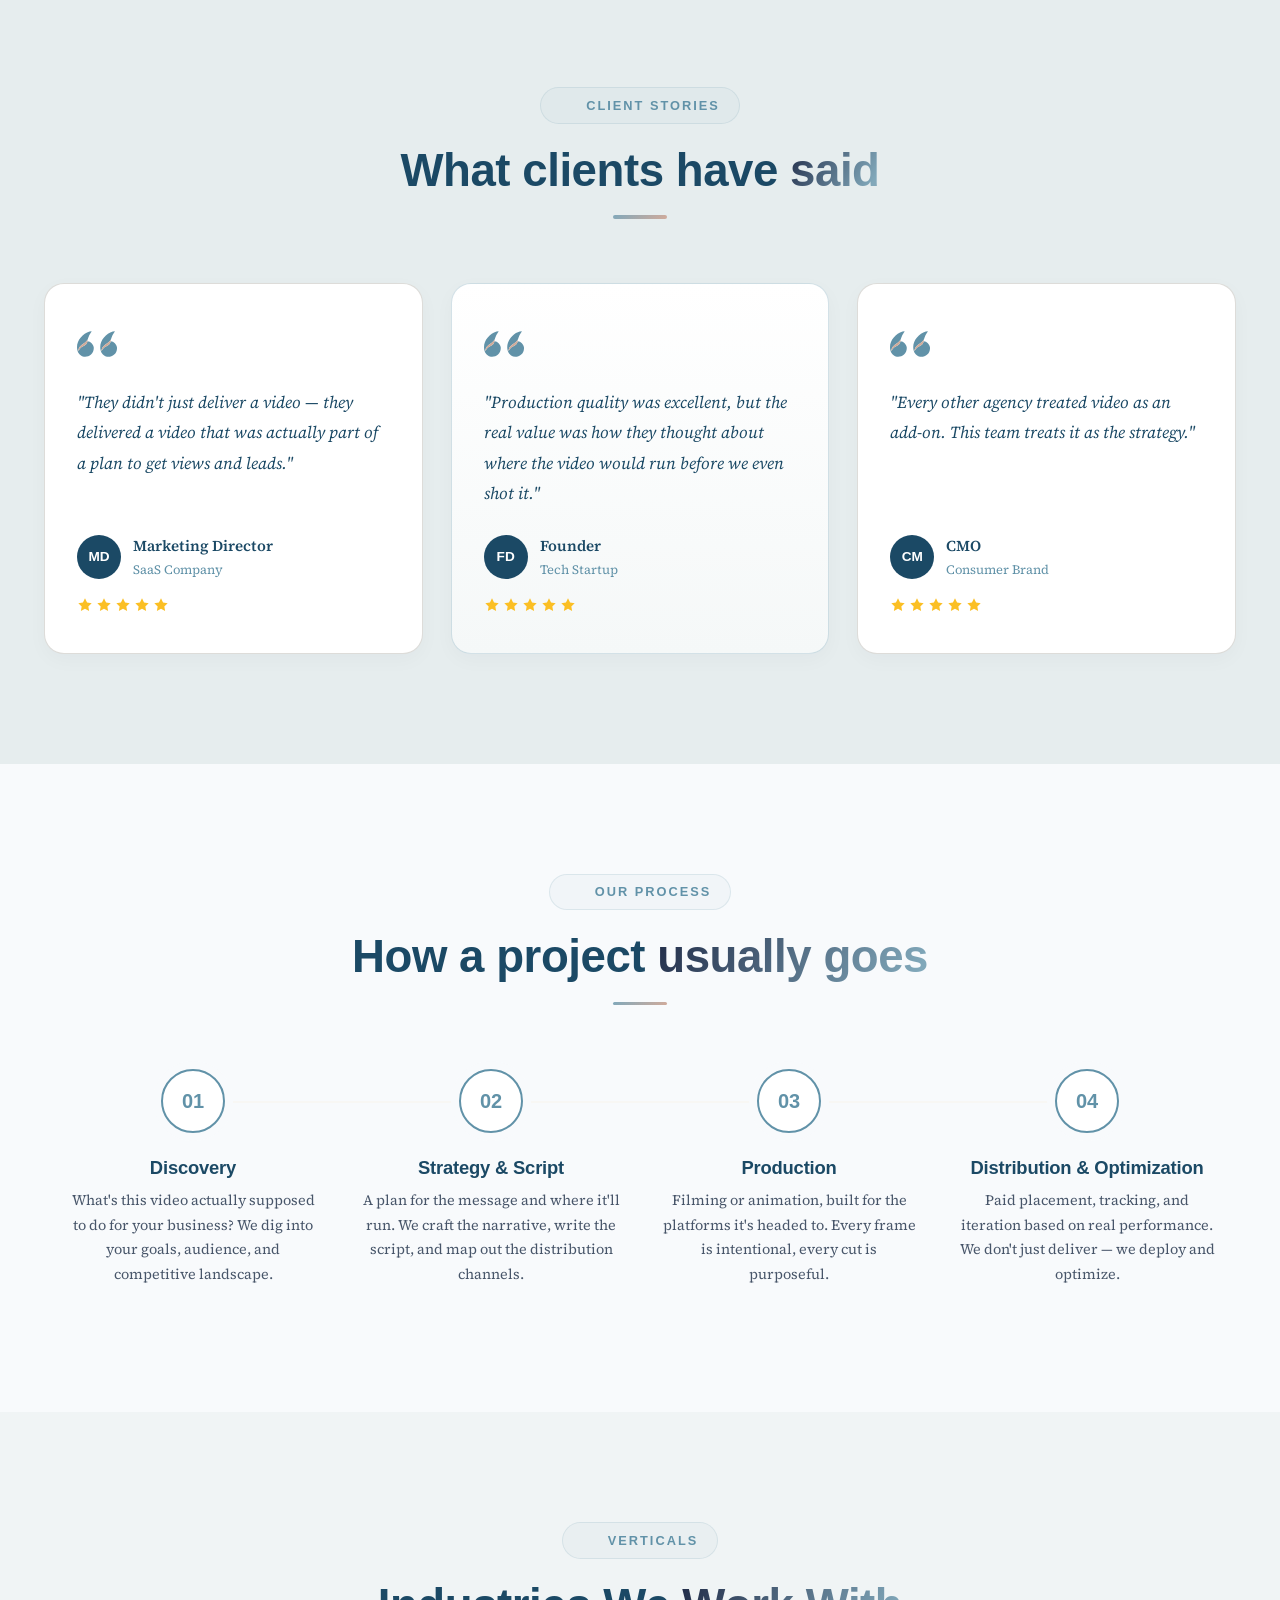
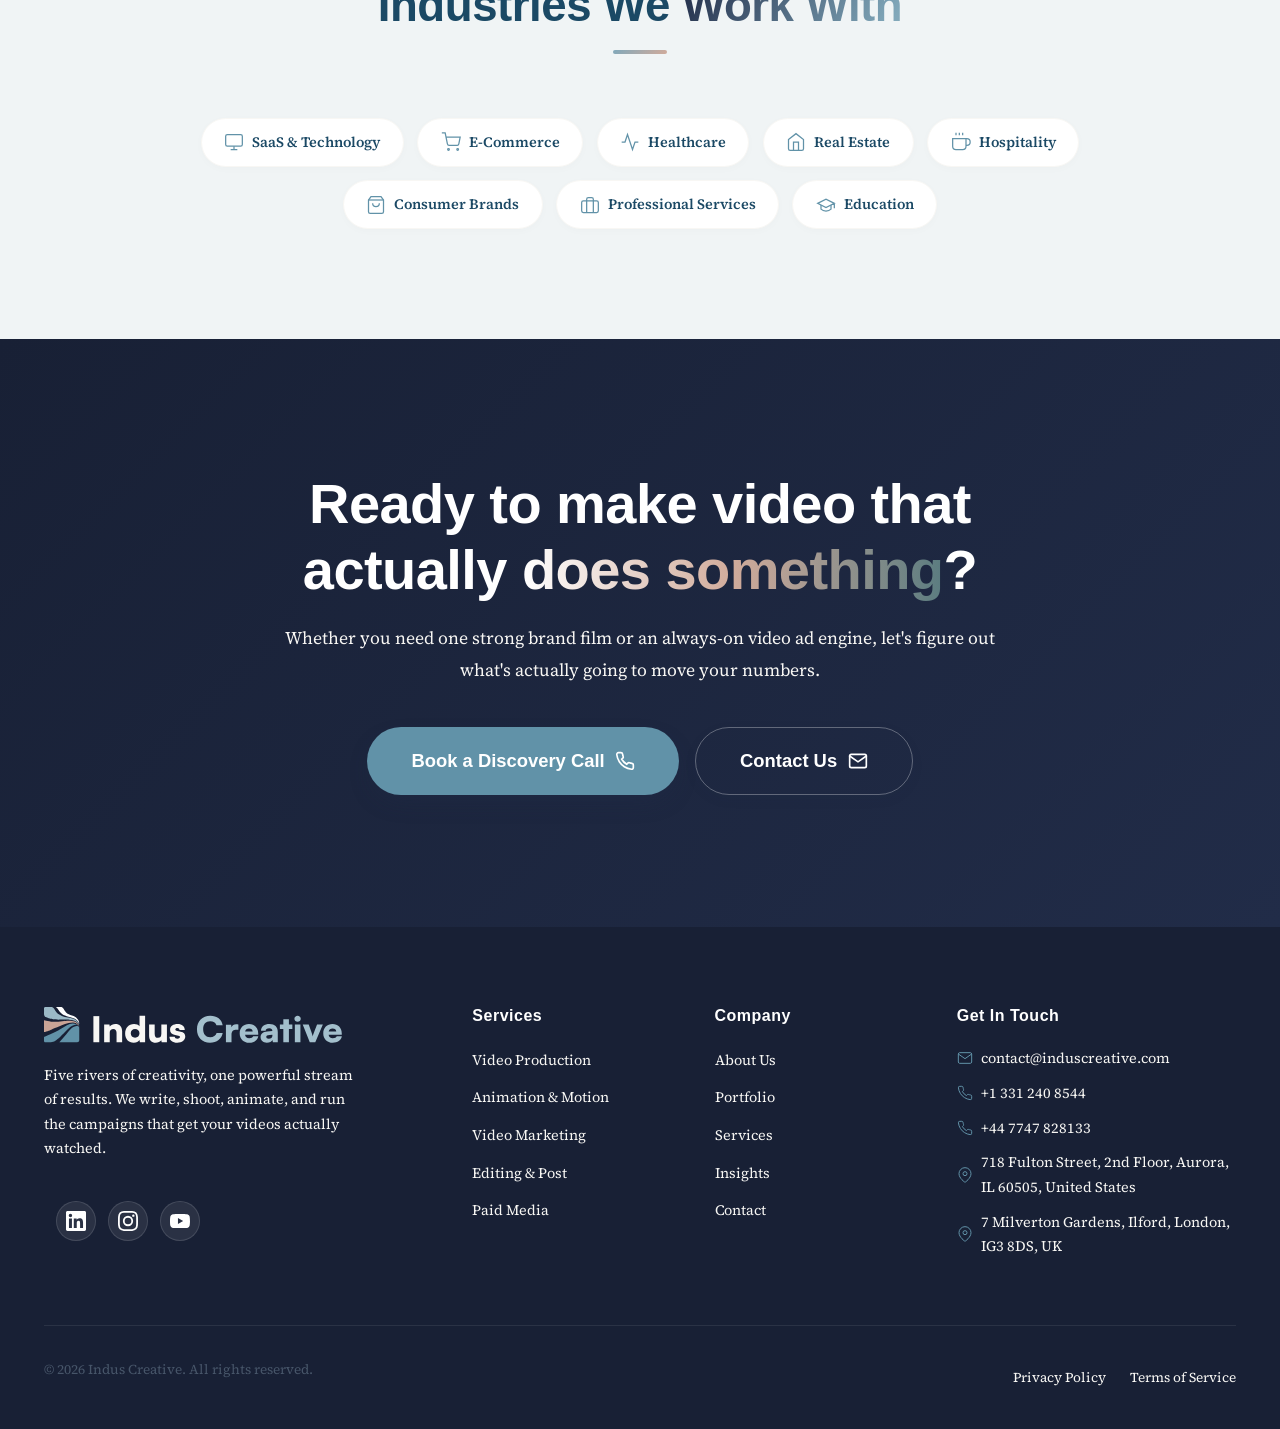
==== commit 06e9c5af: "Add distribution strategy section to index.html" ====
--- a/index.html
+++ b/index.html
@@ -480,10 +480,12 @@
             </div>
             <div class="why-us-grid stagger-children">
                 <div class="why-card animate-on-scroll fade-in-up" id="why-strategy">
+                <div class="card">
                     <div class="why-card-icon">
                         <svg width="32" height="32" viewBox="0 0 24 24" fill="none" stroke="currentColor" stroke-width="1.5" stroke-linecap="round"><circle cx="12" cy="12" r="10"/><path d="M12 2a14.5 14.5 0 0 0 0 20 14.5 14.5 0 0 0 0-20"/><path d="M2 12h20"/></svg>
                     </div>
                     <h3 class="why-card-title">Distribution Before Shoot</h3>
+                    </div>
                     <p class="why-card-desc">We plan the distribution before we shoot. A video with no placement strategy is a video nobody sees.</p>
                 </div>
                 <div class="why-card animate-on-scroll fade-in-up" id="why-unified">
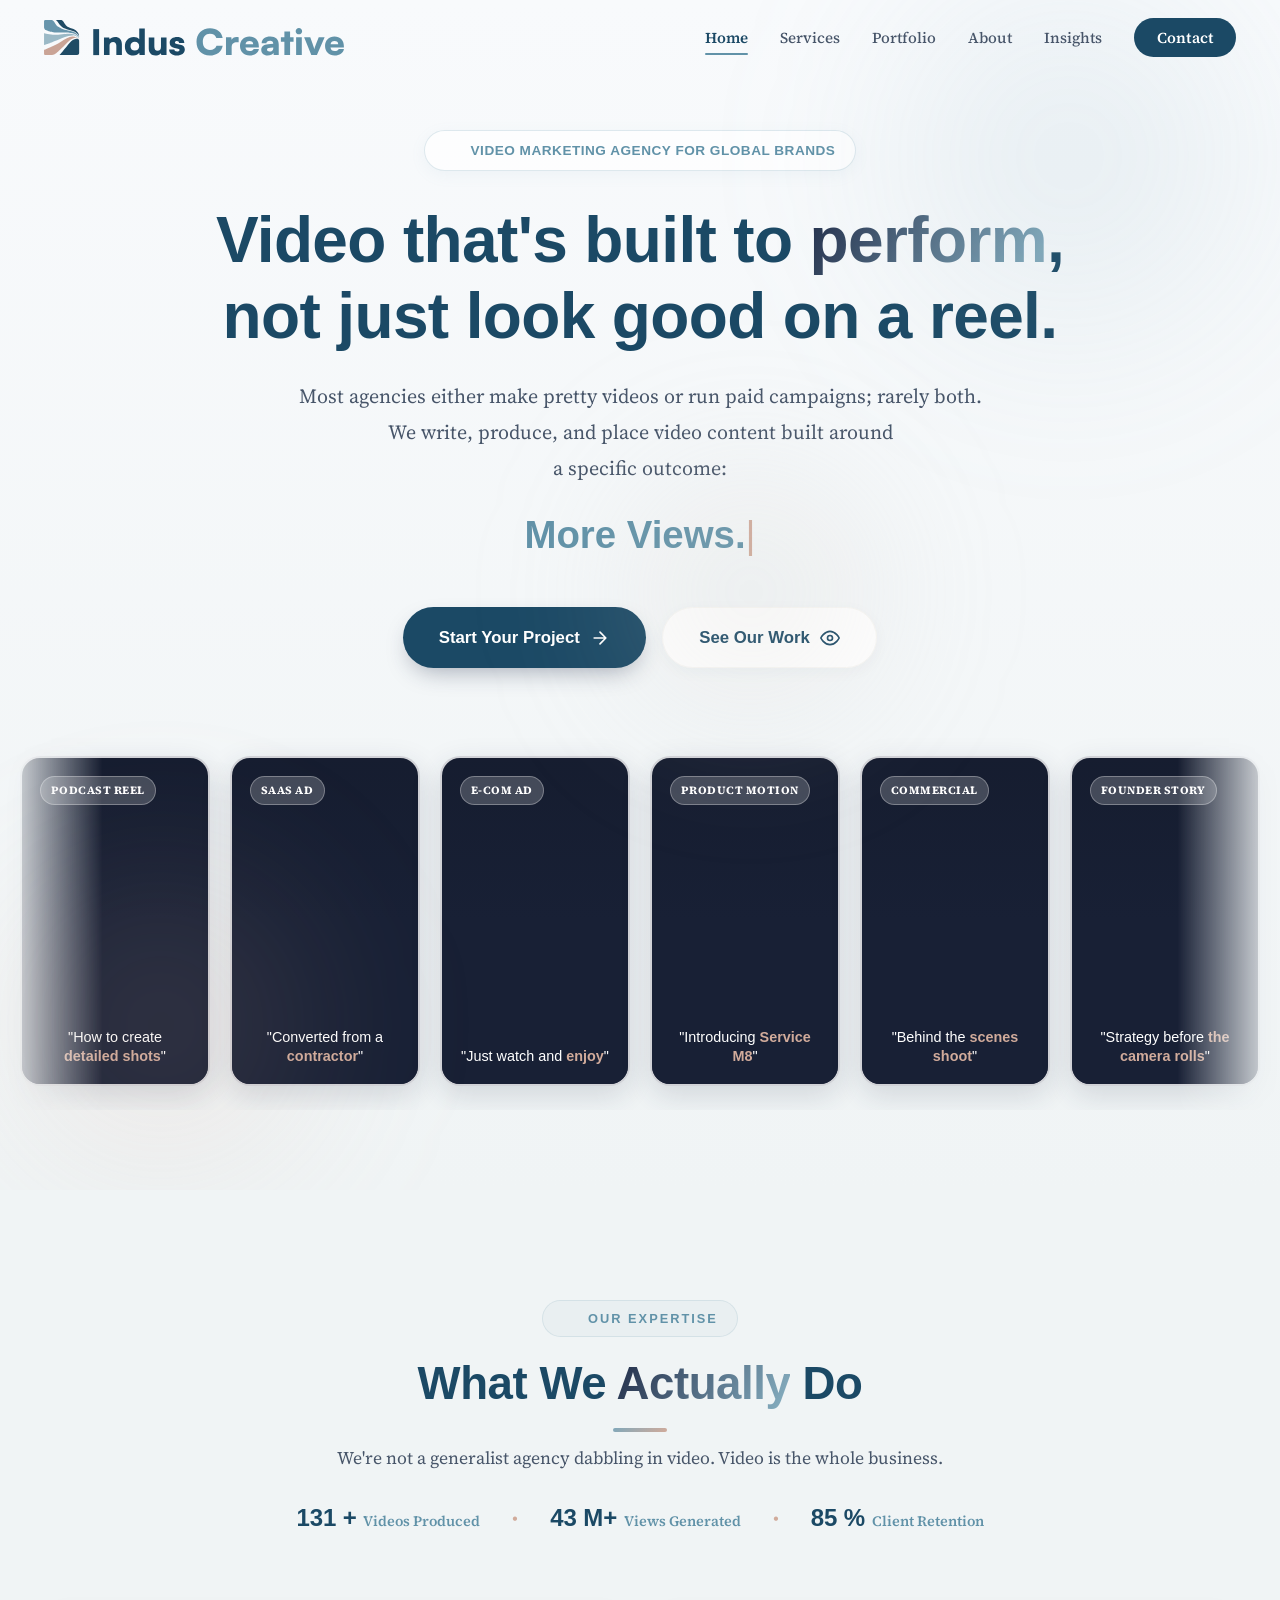
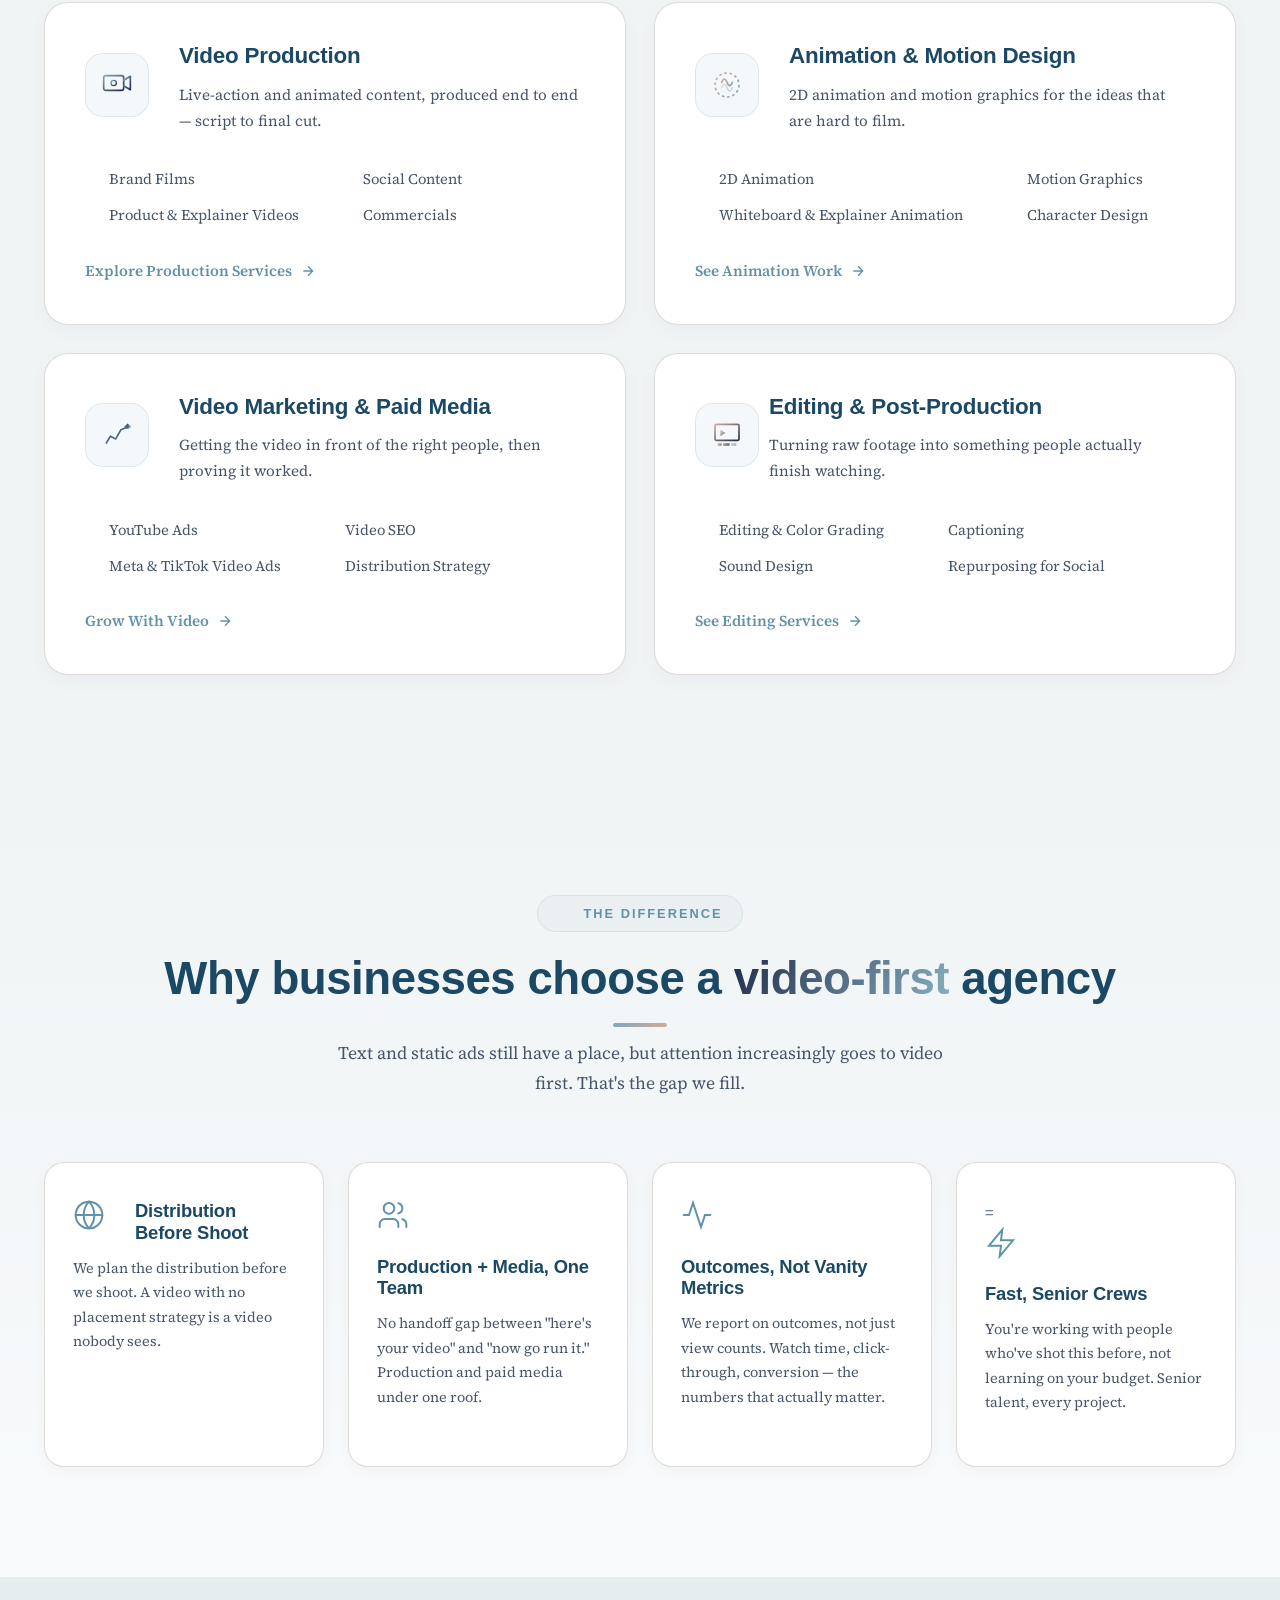
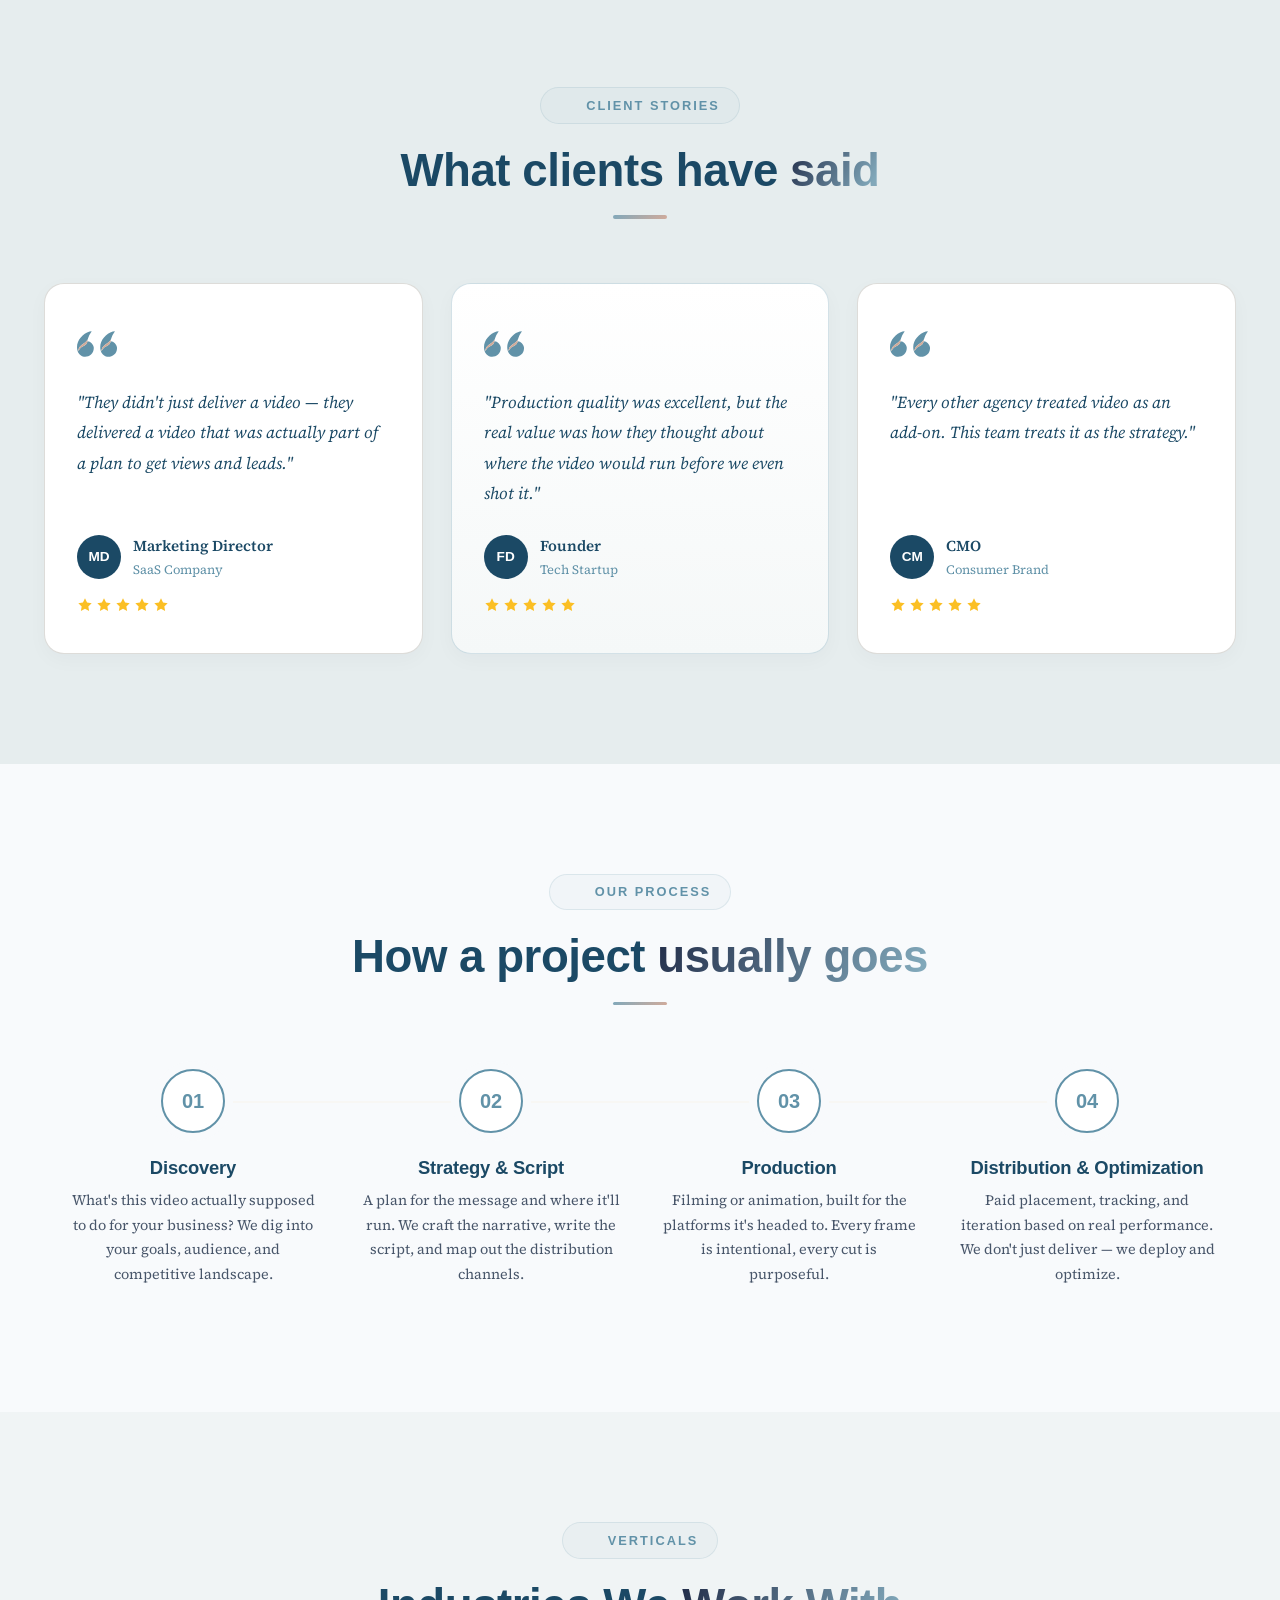
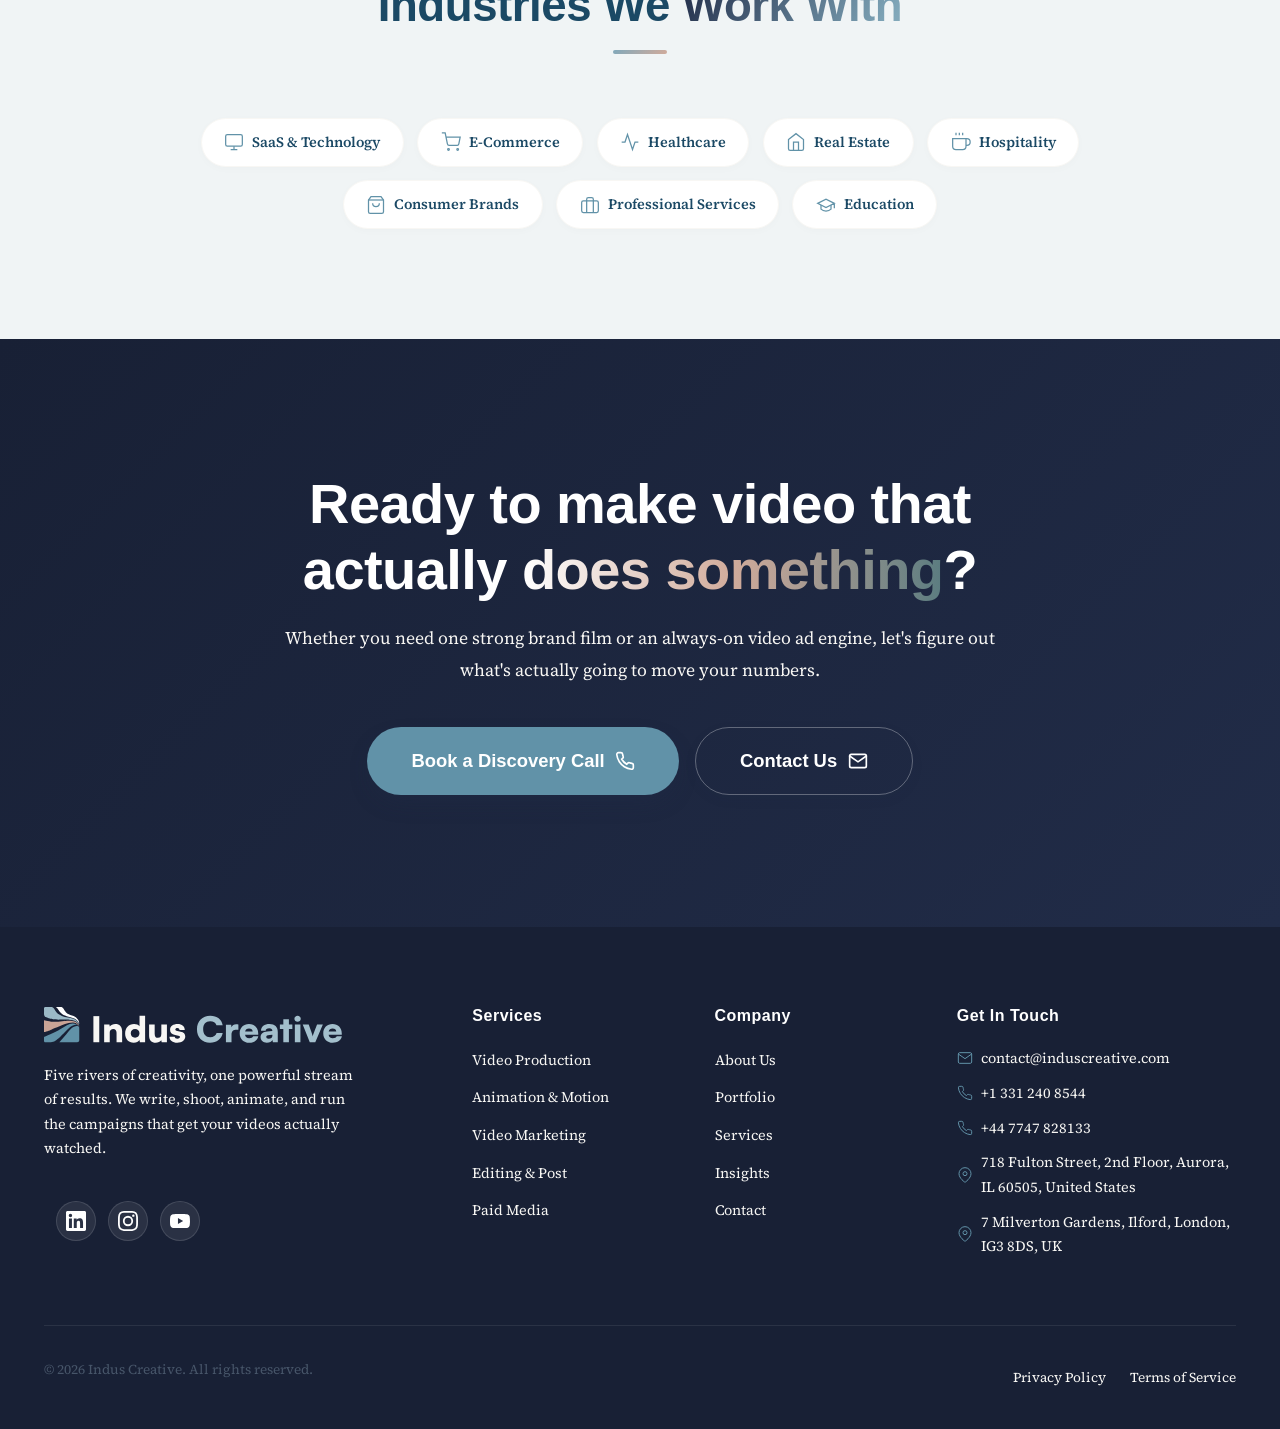
==== commit 6af7ad4d: "Add difference div to editing service card" ====
--- a/index.html
+++ b/index.html
@@ -434,7 +434,7 @@
                 <!-- Card 4: Editing & Post-Production -->
                 <div class="service-card animate-on-scroll fade-in-up" id="service-editing">
                     <div class="service-card-glow"></div>
-                    <div class="card">
+                    <div class="difference">
                     <div class="service-icon">
                         <svg viewBox="0 0 48 48" fill="none" xmlns="http://www.w3.org/2000/svg">
                             <rect x="6" y="8" width="36" height="24" rx="2" stroke="url(#sGrad4)" stroke-width="2.5"/>
--- a/style.css
+++ b/style.css
@@ -2648,6 +2648,11 @@
    display: flex;
    gap: 40px;
 }
+.difference{
+    display: flex;
+    align-items: center;
+    gap: 10px;
+}
         @media (max-width: 768px) {
            .card{
               display: flex;
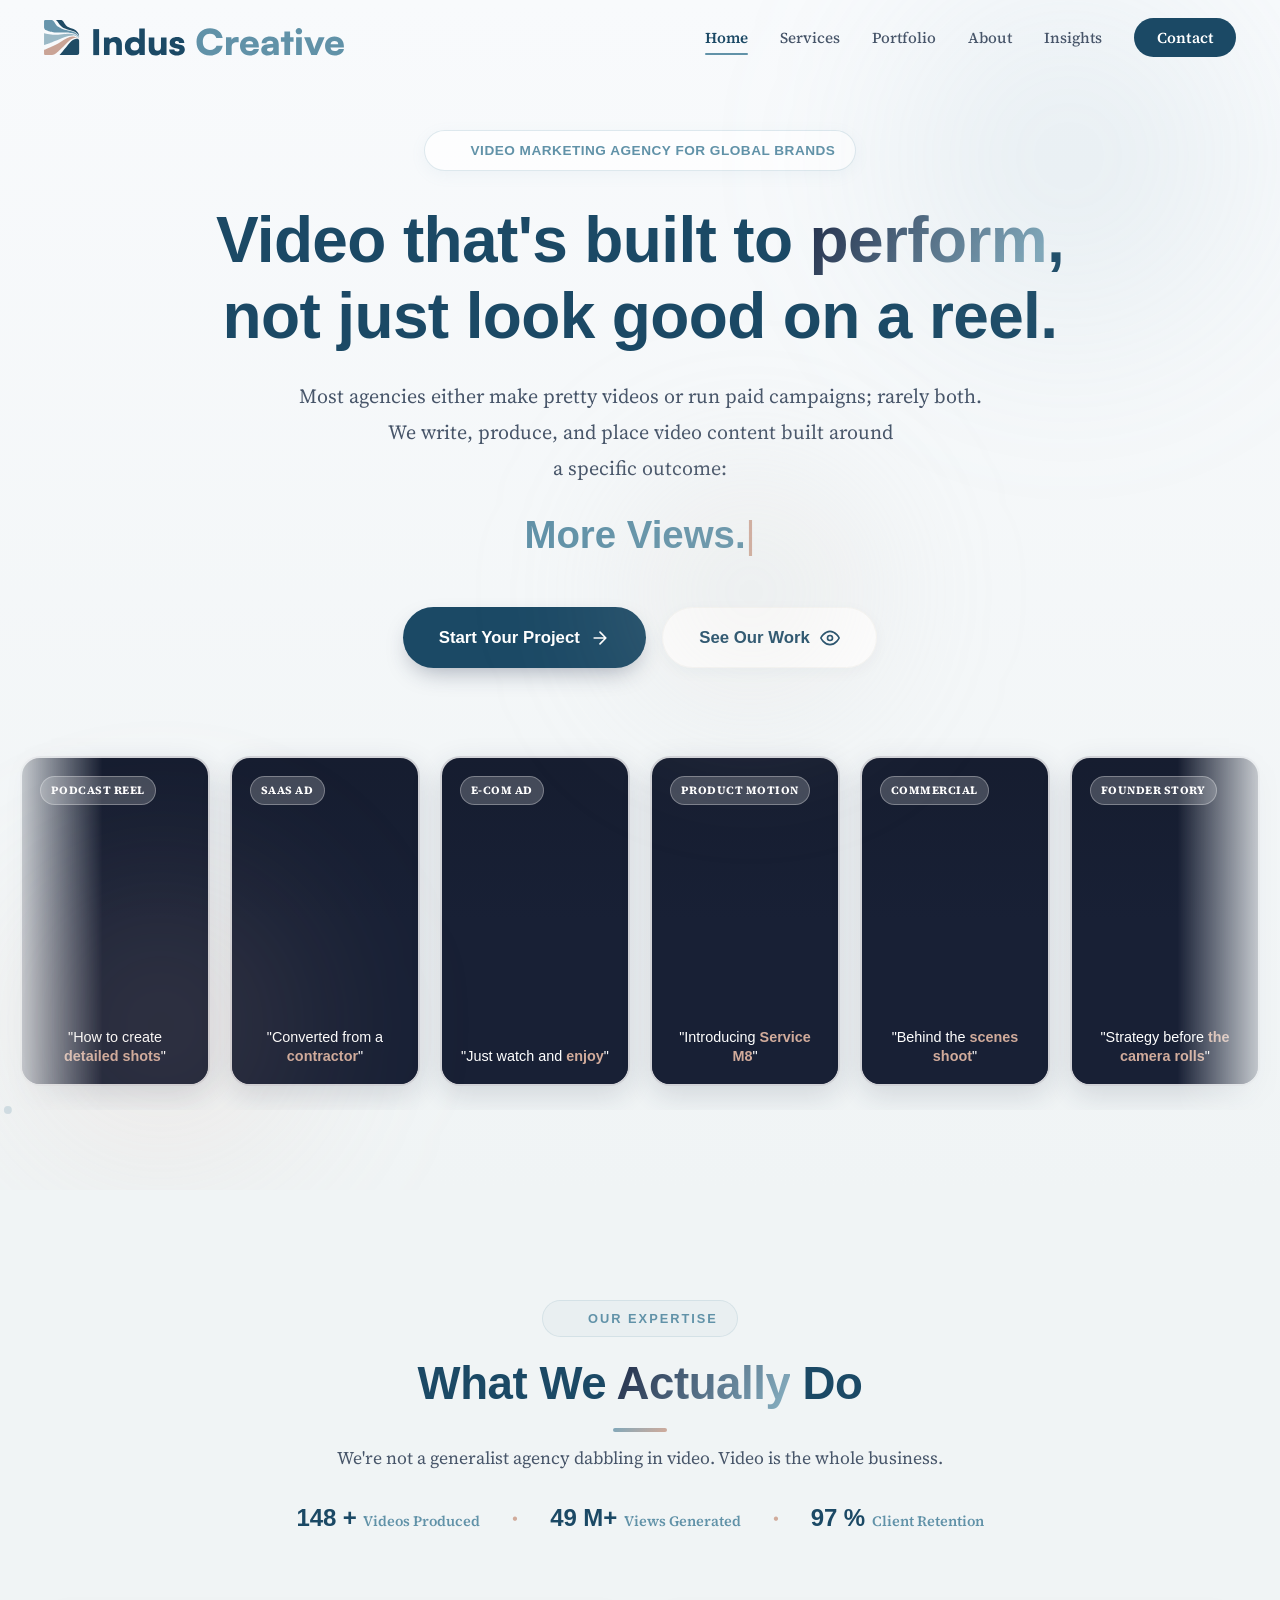
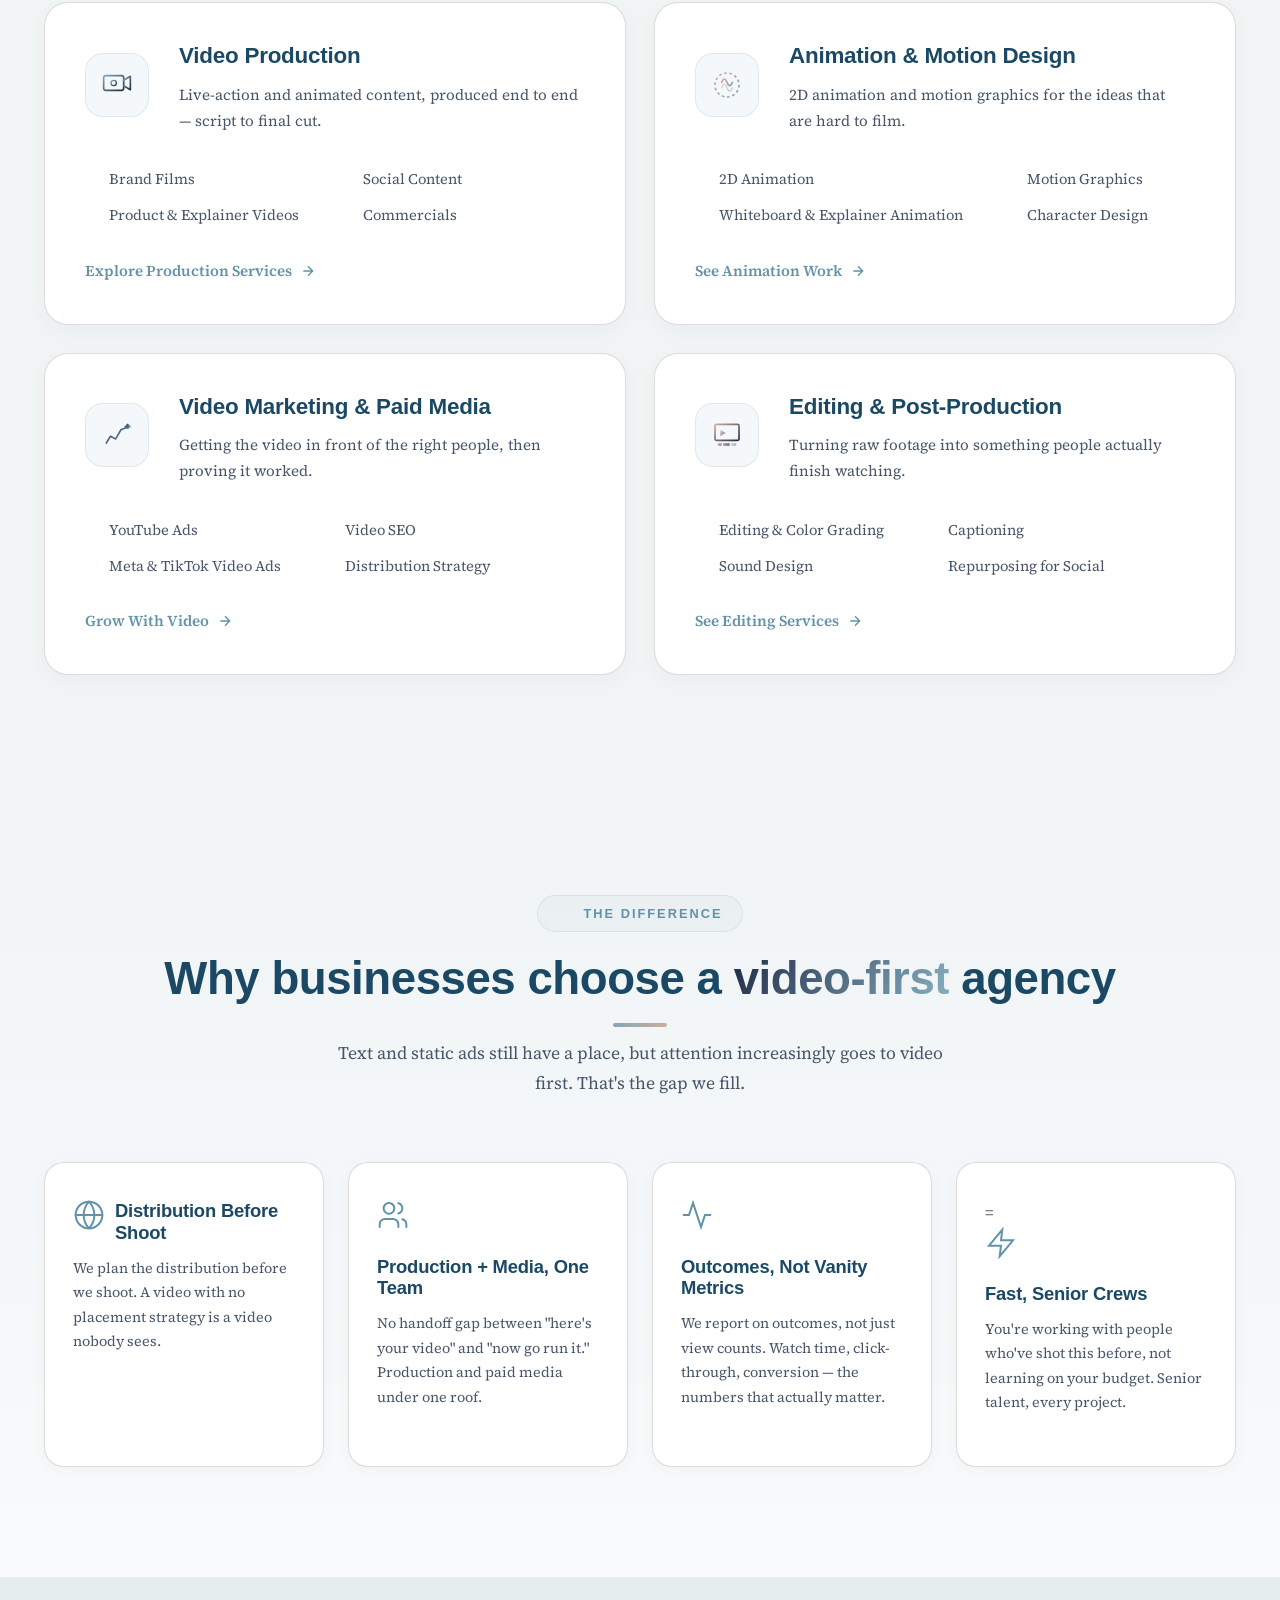
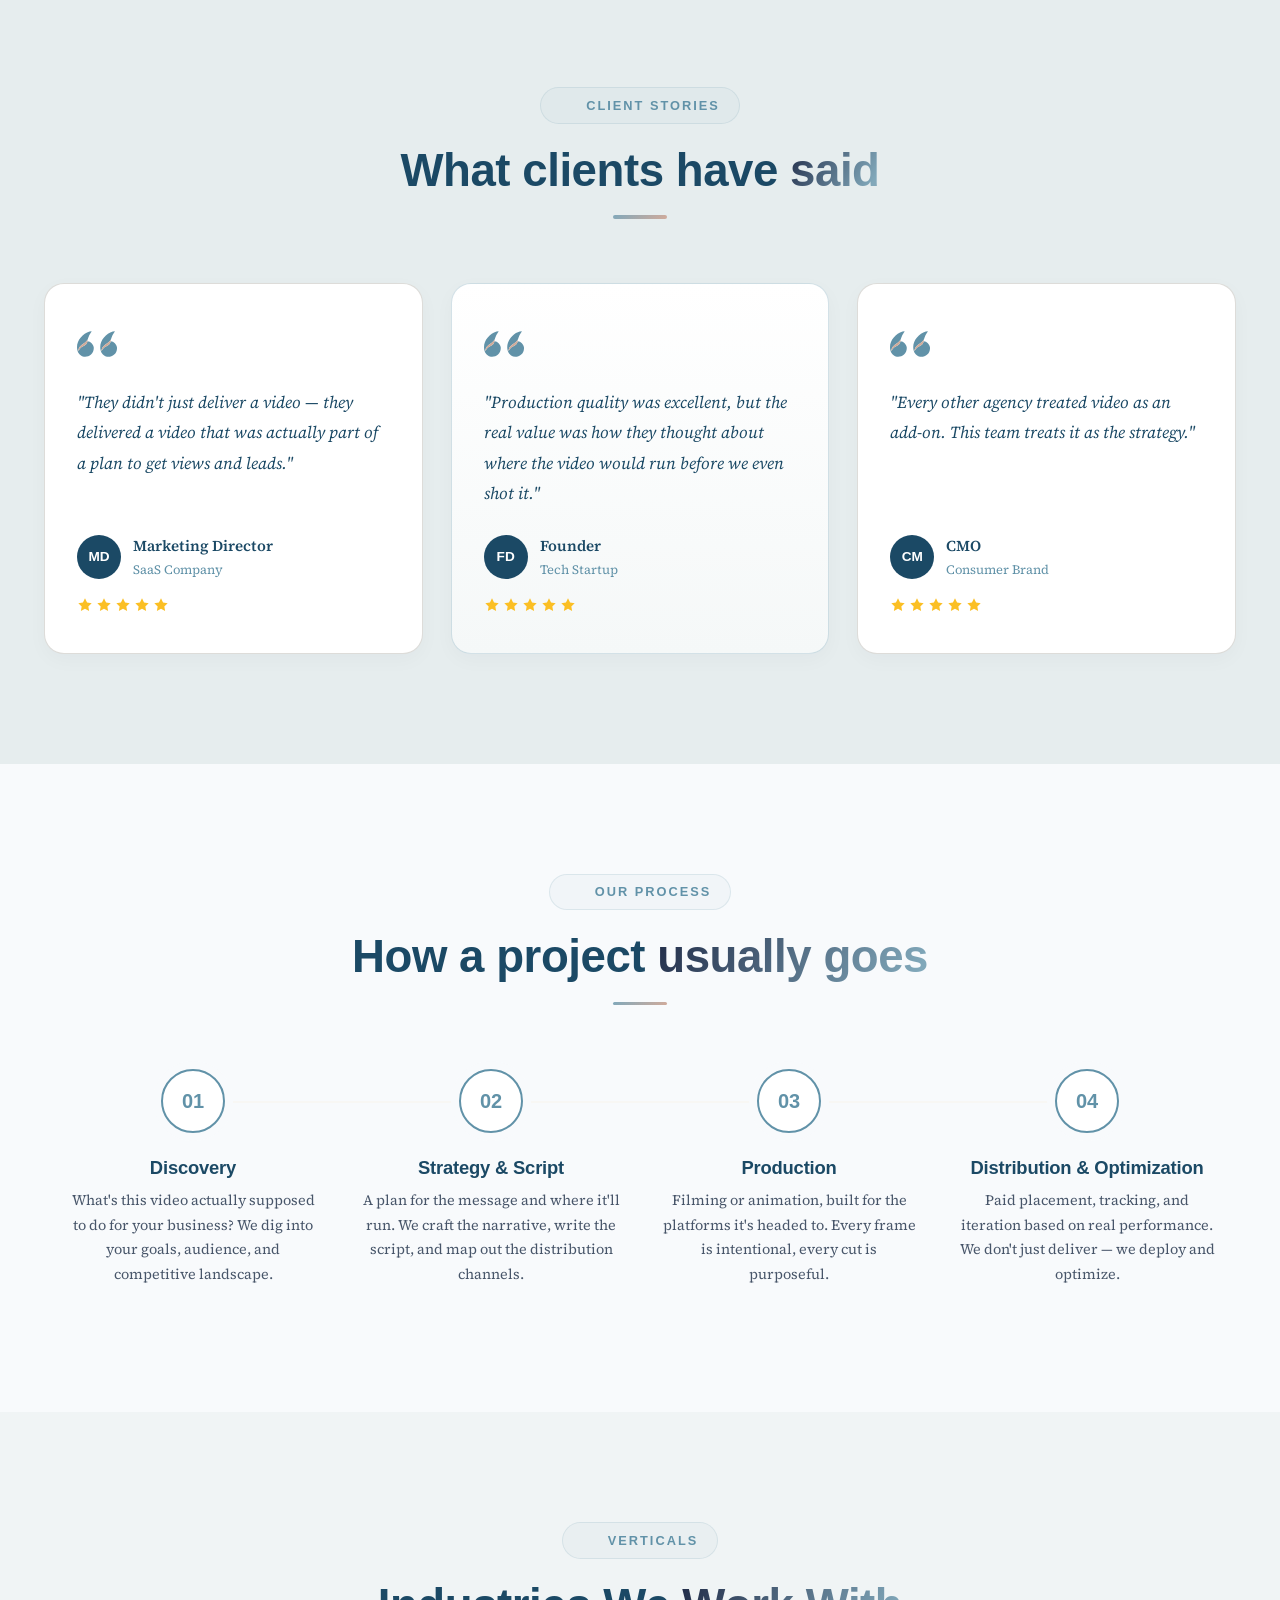
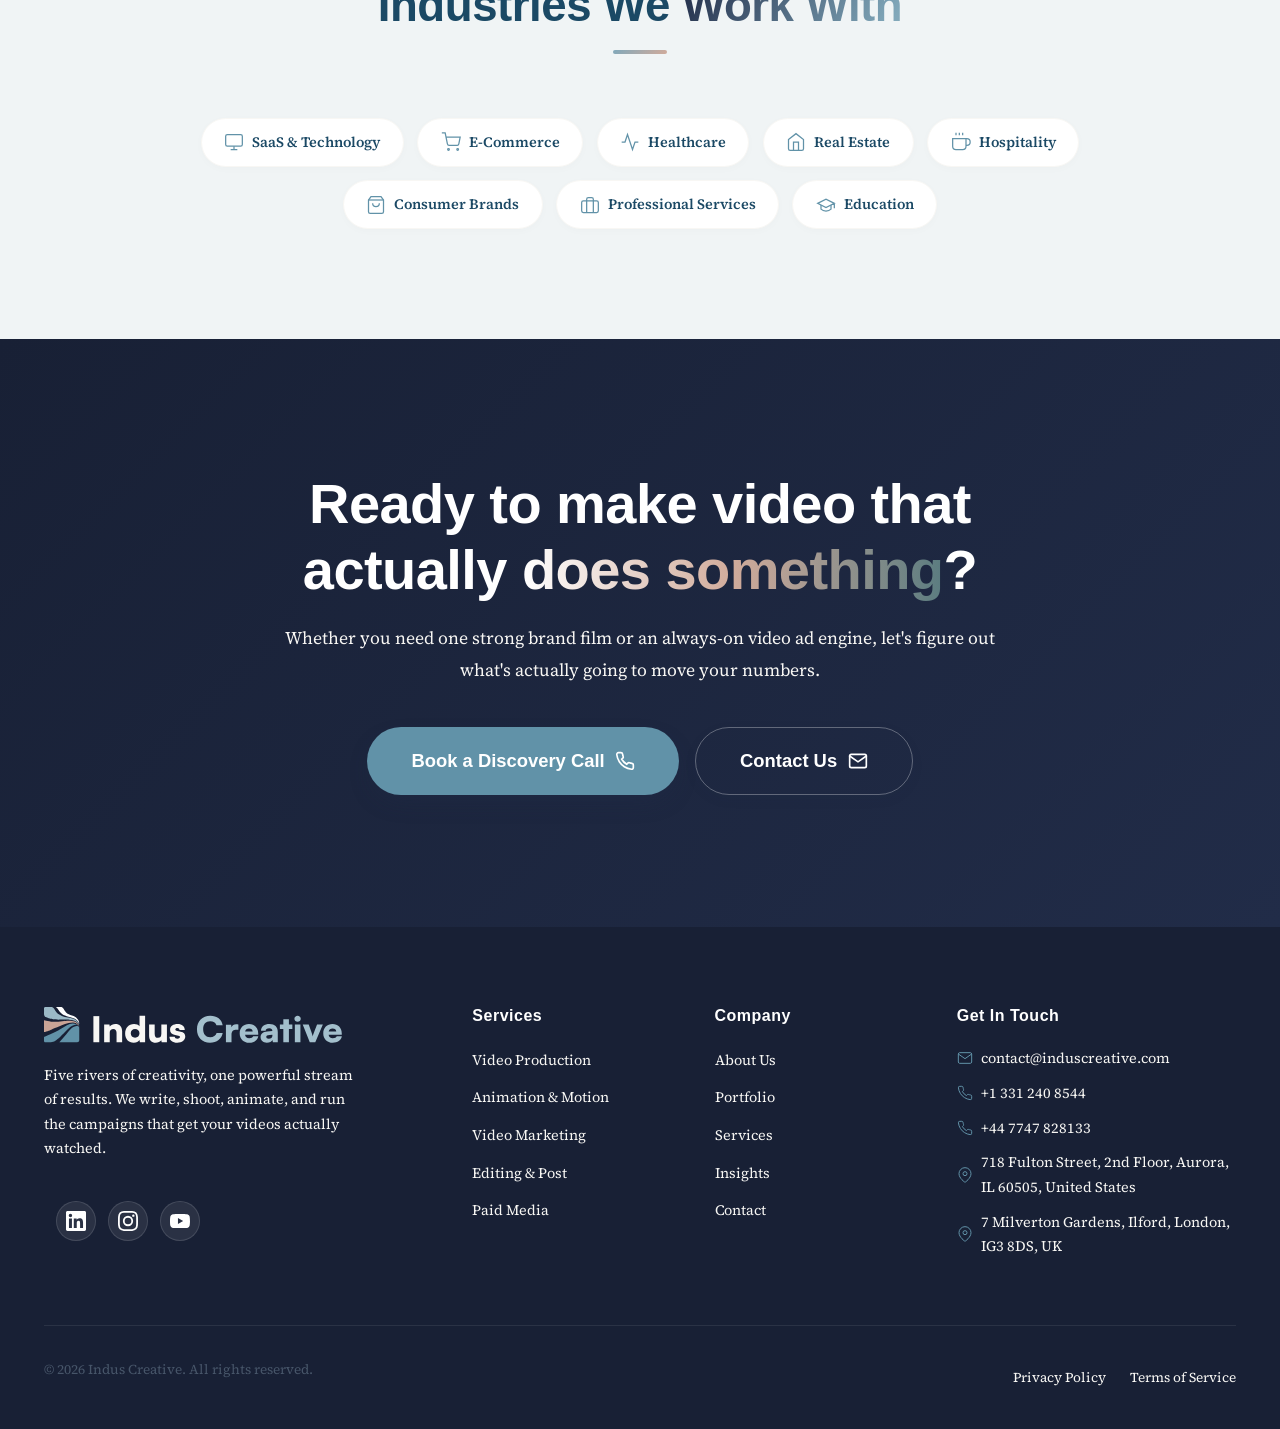
==== commit 68eb59a5: "Refactor service cards in index.html" ====
--- a/index.html
+++ b/index.html
@@ -434,7 +434,7 @@
                 <!-- Card 4: Editing & Post-Production -->
                 <div class="service-card animate-on-scroll fade-in-up" id="service-editing">
                     <div class="service-card-glow"></div>
-                    <div class="difference">
+                    <div class="card">
                     <div class="service-icon">
                         <svg viewBox="0 0 48 48" fill="none" xmlns="http://www.w3.org/2000/svg">
                             <rect x="6" y="8" width="36" height="24" rx="2" stroke="url(#sGrad4)" stroke-width="2.5"/>
@@ -480,7 +480,7 @@
             </div>
             <div class="why-us-grid stagger-children">
                 <div class="why-card animate-on-scroll fade-in-up" id="why-strategy">
-                <div class="card">
+                <div class="difference">
                     <div class="why-card-icon">
                         <svg width="32" height="32" viewBox="0 0 24 24" fill="none" stroke="currentColor" stroke-width="1.5" stroke-linecap="round"><circle cx="12" cy="12" r="10"/><path d="M12 2a14.5 14.5 0 0 0 0 20 14.5 14.5 0 0 0 0-20"/><path d="M2 12h20"/></svg>
                     </div>
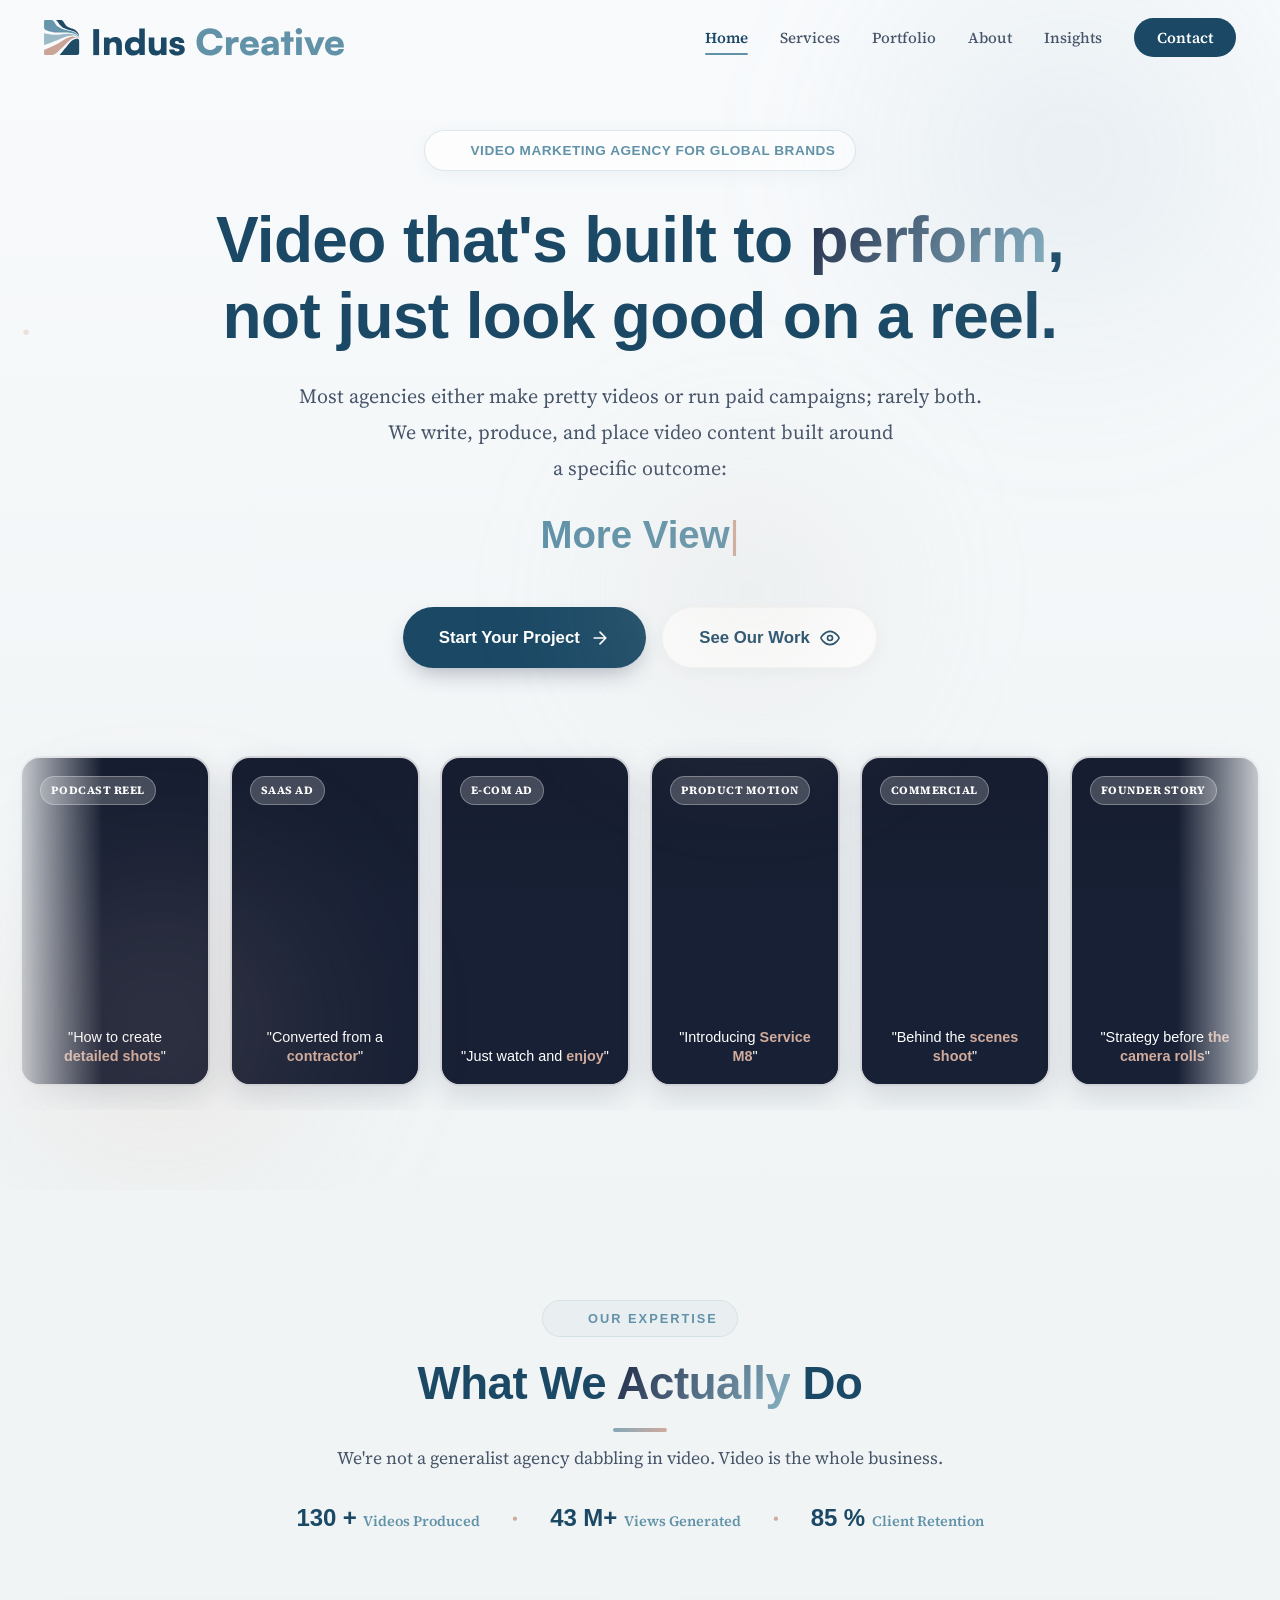
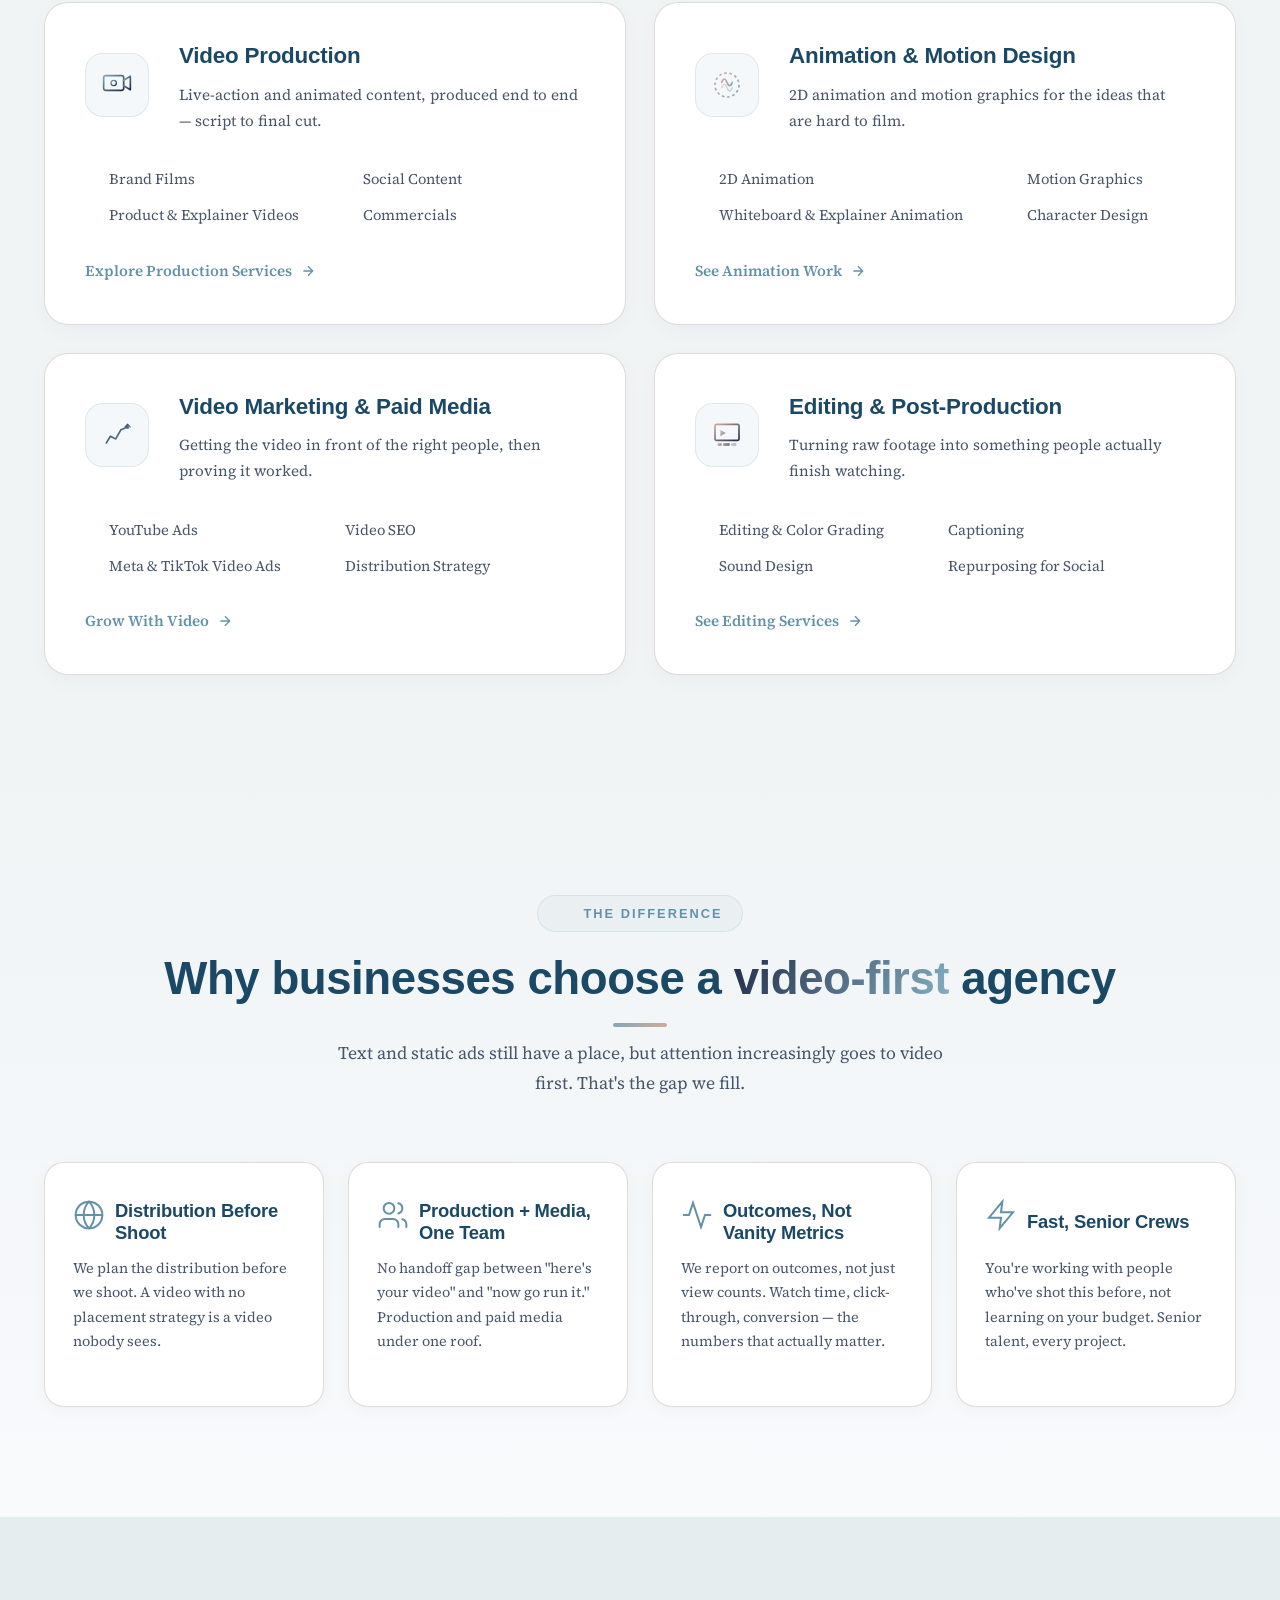
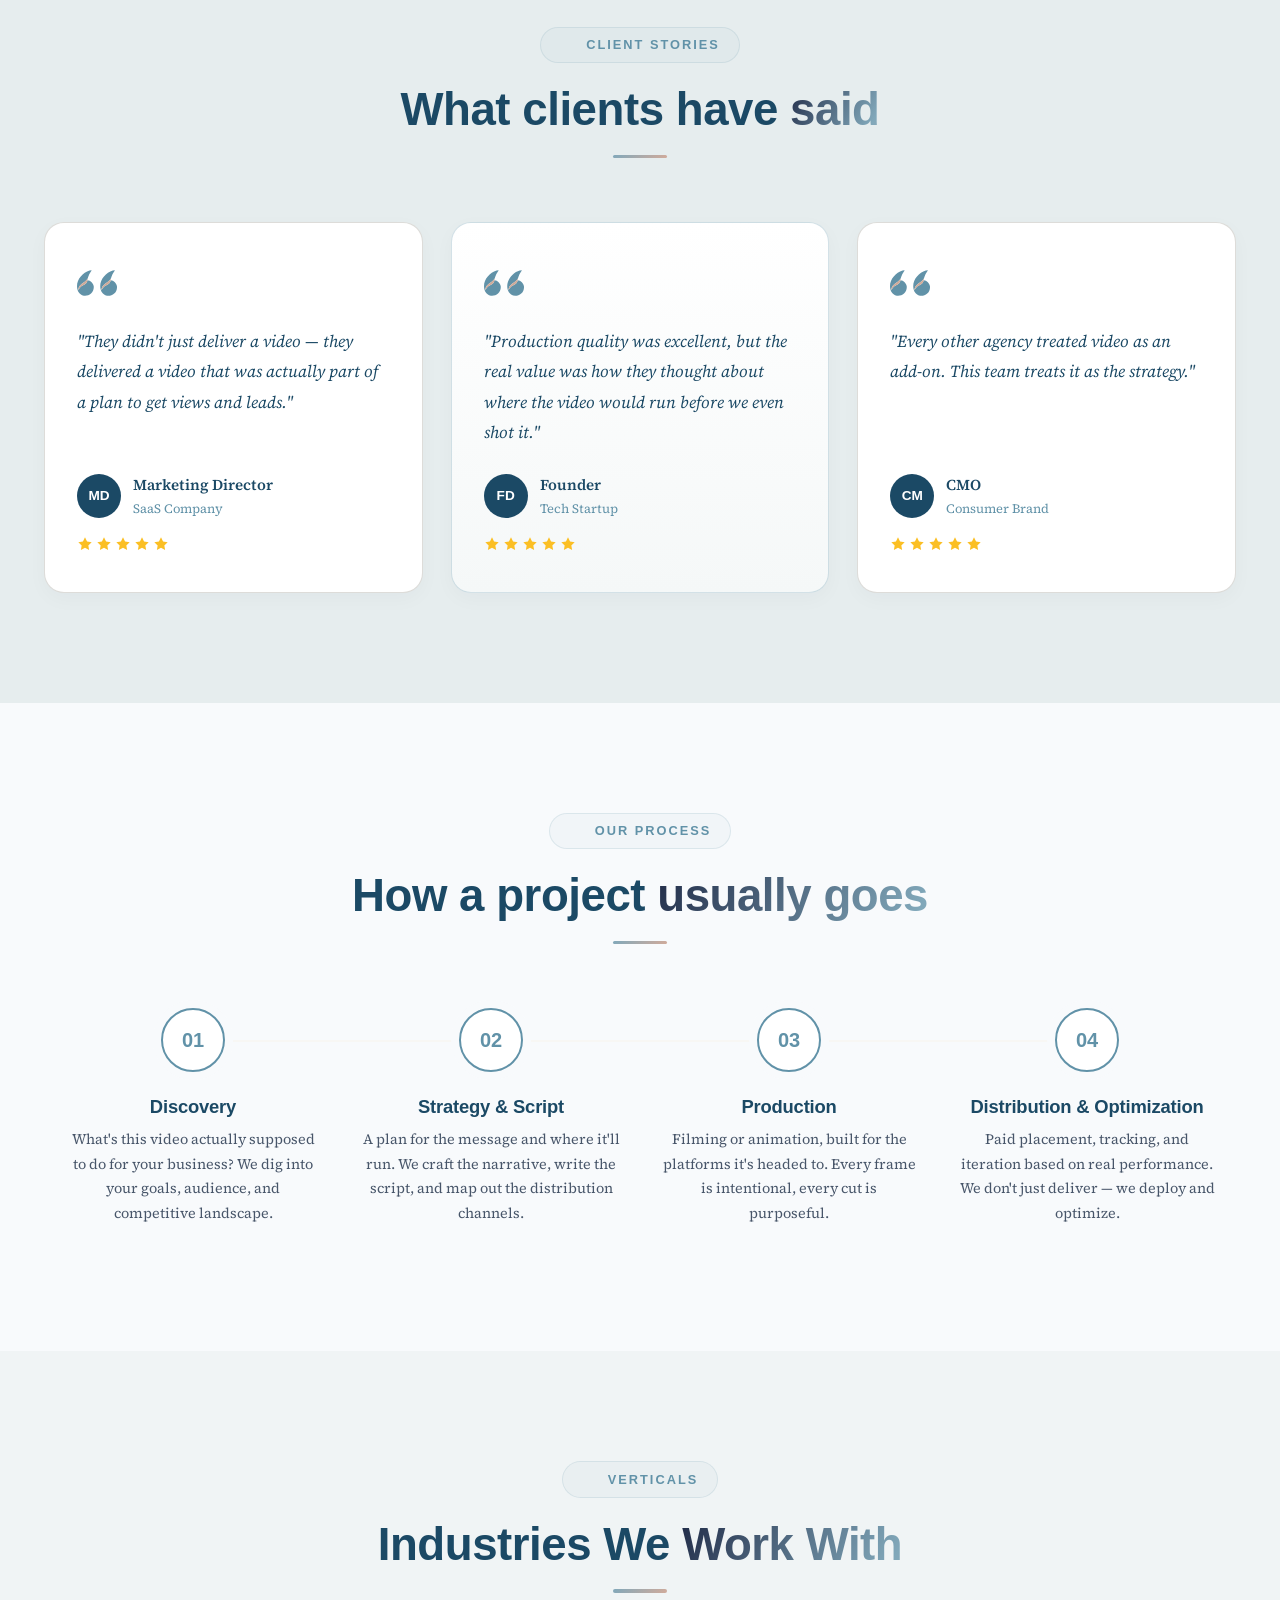
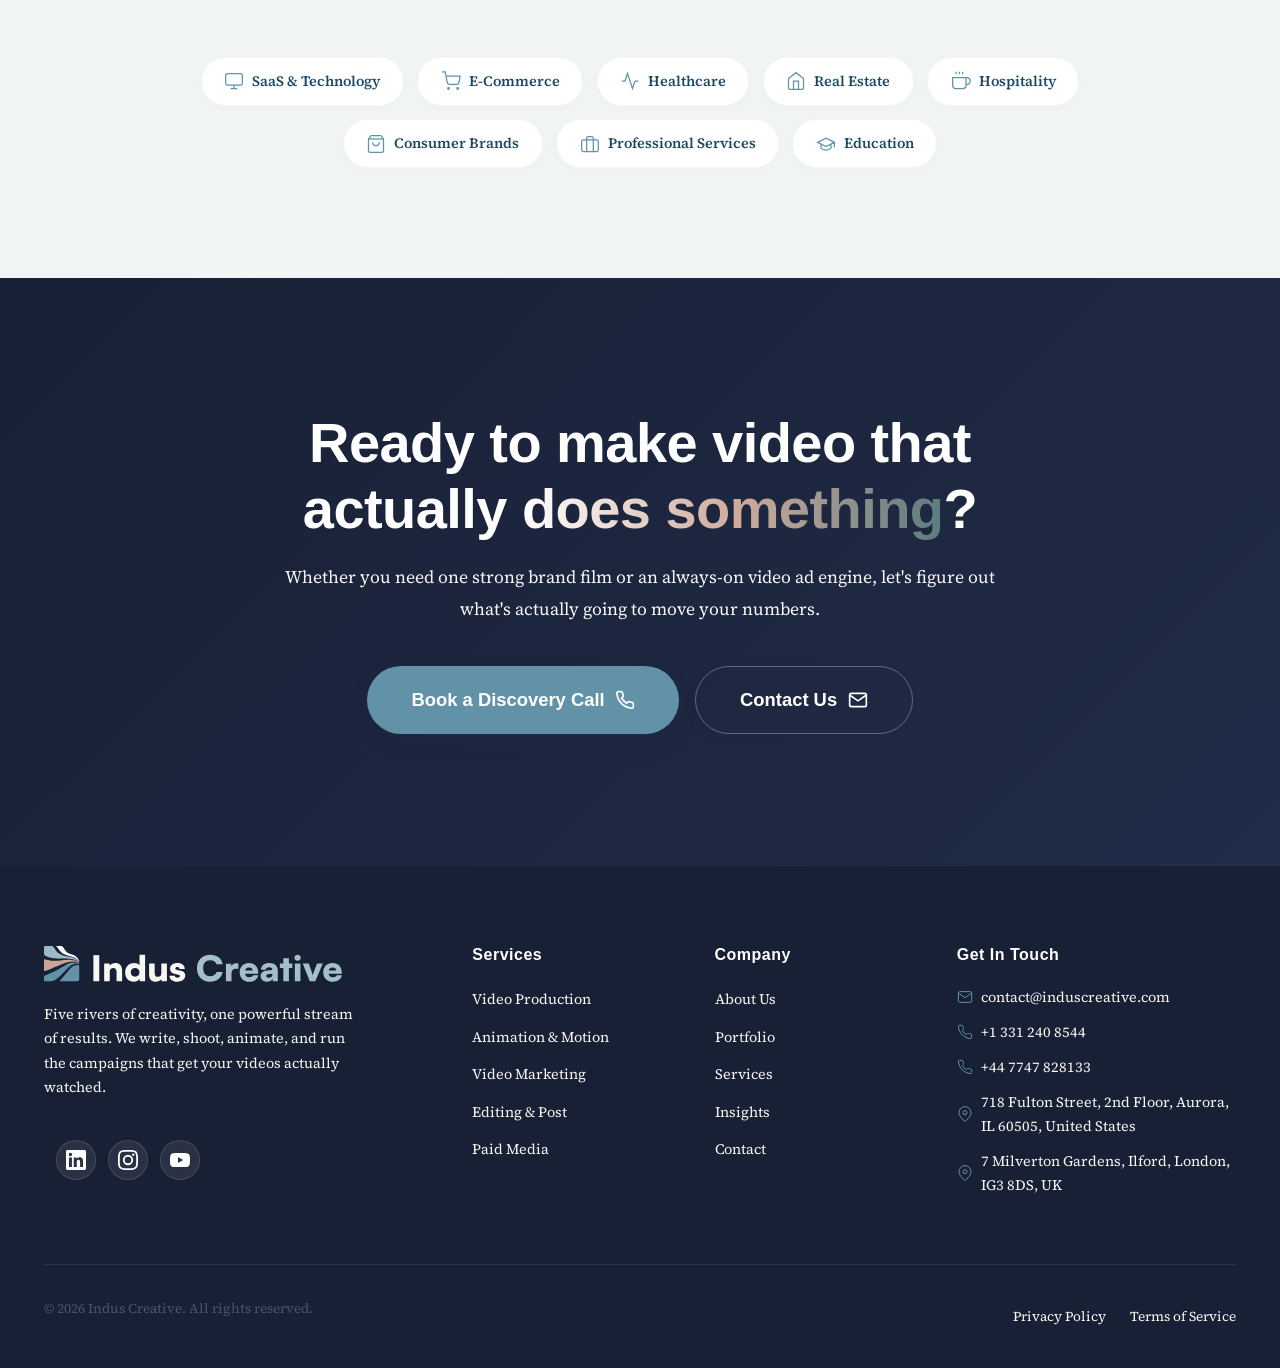
==== commit fb5052d2: "Update index.html" ====
--- a/index.html
+++ b/index.html
@@ -489,24 +489,30 @@
                     <p class="why-card-desc">We plan the distribution before we shoot. A video with no placement strategy is a video nobody sees.</p>
                 </div>
                 <div class="why-card animate-on-scroll fade-in-up" id="why-unified">
+                    <div class="difference">
                     <div class="why-card-icon">
                         <svg width="32" height="32" viewBox="0 0 24 24" fill="none" stroke="currentColor" stroke-width="1.5" stroke-linecap="round"><path d="M16 21v-2a4 4 0 0 0-4-4H6a4 4 0 0 0-4 4v2"/><circle cx="9" cy="7" r="4"/><path d="M22 21v-2a4 4 0 0 0-3-3.87"/><path d="M16 3.13a4 4 0 0 1 0 7.75"/></svg>
                     </div>
                     <h3 class="why-card-title">Production + Media, One Team</h3>
+                    </div>
                     <p class="why-card-desc">No handoff gap between "here's your video" and "now go run it." Production and paid media under one roof.</p>
                 </div>
                 <div class="why-card animate-on-scroll fade-in-up" id="why-outcomes">
+                    <div class="difference">
                     <div class="why-card-icon">
                         <svg width="32" height="32" viewBox="0 0 24 24" fill="none" stroke="currentColor" stroke-width="1.5" stroke-linecap="round"><path d="M22 12h-4l-3 9L9 3l-3 9H2"/></svg>
                     </div>
                     <h3 class="why-card-title">Outcomes, Not Vanity Metrics</h3>
+                     </div>
                     <p class="why-card-desc">We report on outcomes, not just view counts. Watch time, click-through, conversion — the numbers that actually matter.</p>
                 </div>
                 <div class="why-card animate-on-scroll fade-in-up" id="why-crew">
-=                    <div class="why-card-icon">
+                   <div class="difference">
+                   <div class="why-card-icon">
                         <svg width="32" height="32" viewBox="0 0 24 24" fill="none" stroke="currentColor" stroke-width="1.5" stroke-linecap="round"><path d="M13 2L3 14h9l-1 8 10-12h-9l1-8z"/></svg>
                     </div>
                     <h3 class="why-card-title">Fast, Senior Crews</h3>
+                       </div>
                     <p class="why-card-desc">You're working with people who've shot this before, not learning on your budget. Senior talent, every project.</p>
                 </div>
             </div>
